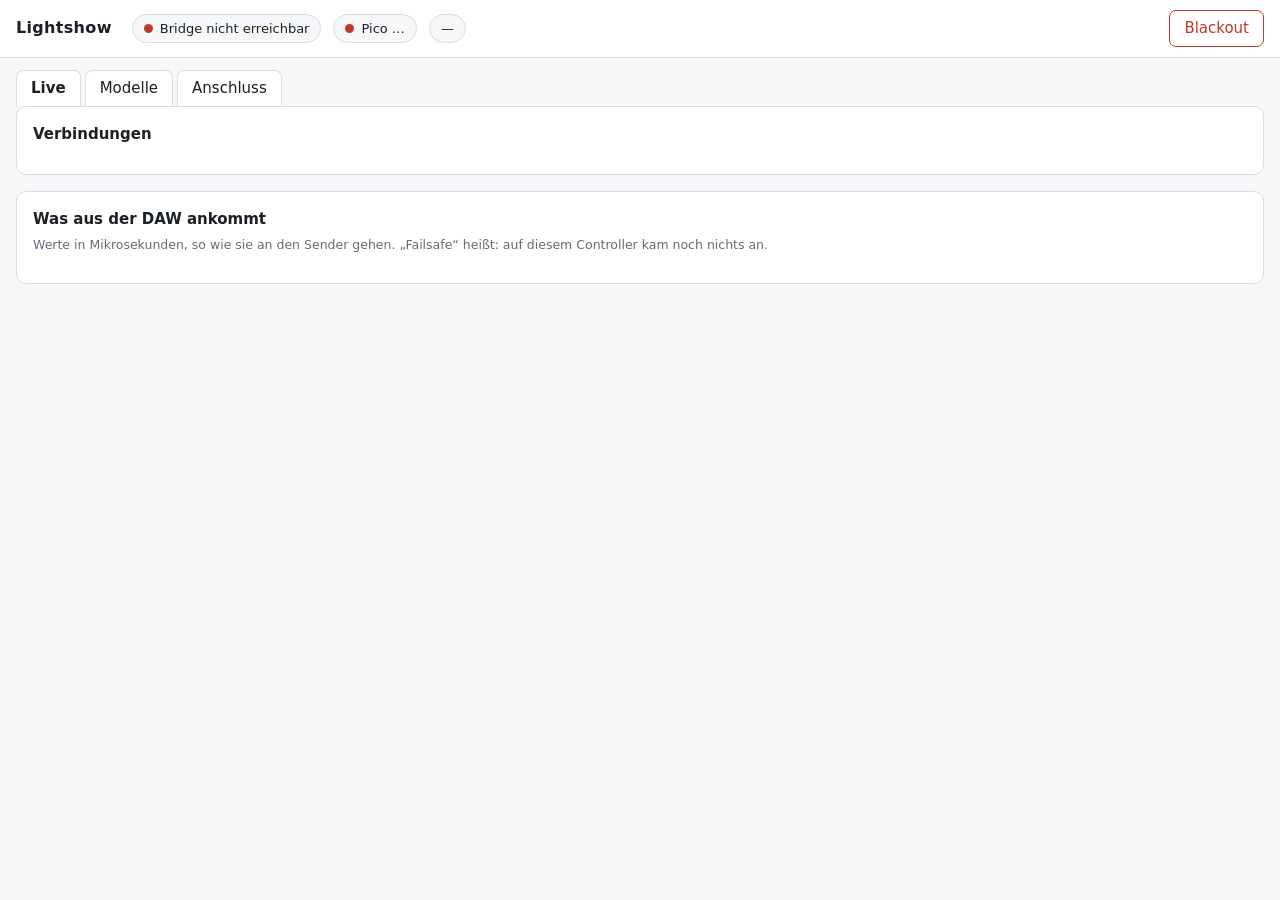
==== host/lightshow/web/index.html @ d9e6f78c "Web-UI fuer die Bridge Lokale Oberflaeche auf http://127.0.0.1:8765/, serviert von der Bridge selbst" ====
<!doctype html>
<html lang="de">
<head>
<meta charset="utf-8">
<meta name="viewport" content="width=device-width, initial-scale=1">
<title>Lightshow</title>
<style>
:root {
  --bg: #f6f7f9; --panel: #ffffff; --line: #d8dce3; --text: #1b1f27;
  --muted: #626b7a; --accent: #2f6fdb; --ok: #1f9254; --bad: #c0392b;
  --warn: #b8860b; --bar: #2f6fdb; --barbg: #e6e9ef;
}
@media (prefers-color-scheme: dark) {
  :root {
    --bg: #14171c; --panel: #1c2027; --line: #2e343e; --text: #e6e9ef;
    --muted: #9aa4b3; --accent: #5b9bff; --ok: #3ecf8e; --bad: #ff6b6b;
    --warn: #e0b34a; --bar: #5b9bff; --barbg: #262c35;
  }
}
* { box-sizing: border-box; }
body {
  margin: 0; background: var(--bg); color: var(--text);
  font: 15px/1.5 system-ui, -apple-system, "Segoe UI", sans-serif;
}
header {
  position: sticky; top: 0; z-index: 5; background: var(--panel);
  border-bottom: 1px solid var(--line); padding: 10px 16px;
  display: flex; gap: 12px; align-items: center; flex-wrap: wrap;
}
h1 { font-size: 16px; margin: 0 8px 0 0; letter-spacing: .02em; }
.pill {
  display: inline-flex; align-items: center; gap: 7px; padding: 4px 11px;
  border: 1px solid var(--line); border-radius: 999px; font-size: 13px;
  background: var(--bg); white-space: nowrap;
}
.dot { width: 9px; height: 9px; border-radius: 50%; background: var(--muted); flex: none; }
.dot.ok { background: var(--ok); }
.dot.bad { background: var(--bad); }
.dot.warn { background: var(--warn); }
.spacer { flex: 1; }
button {
  font: inherit; padding: 6px 14px; border-radius: 7px; cursor: pointer;
  border: 1px solid var(--line); background: var(--panel); color: var(--text);
}
button:hover:not(:disabled) { border-color: var(--accent); }
button:disabled { opacity: .45; cursor: not-allowed; }
button.primary { background: var(--accent); border-color: var(--accent); color: #fff; }
button.danger { border-color: var(--bad); color: var(--bad); }
button.danger.active { background: var(--bad); color: #fff; }
nav { display: flex; gap: 4px; padding: 12px 16px 0; flex-wrap: wrap; }
nav button.tab { border-radius: 7px 7px 0 0; border-bottom-color: transparent; }
nav button.tab[aria-selected="true"] { background: var(--panel); border-color: var(--line); border-bottom-color: var(--panel); font-weight: 600; }
main { padding: 0 16px 48px; }
section.panel {
  background: var(--panel); border: 1px solid var(--line); border-radius: 10px;
  padding: 16px; margin-bottom: 16px;
}
h2 { font-size: 15px; margin: 0 0 12px; }
h3 { font-size: 14px; margin: 18px 0 8px; color: var(--muted); font-weight: 600; }
.muted { color: var(--muted); }
.small { font-size: 13px; }
table { border-collapse: collapse; width: 100%; font-size: 13px; }
.scroll { overflow-x: auto; }
th, td { text-align: left; padding: 6px 8px; border-bottom: 1px solid var(--line); vertical-align: middle; }
th { color: var(--muted); font-weight: 600; white-space: nowrap; }
td.num, th.num { text-align: right; font-variant-numeric: tabular-nums; }
input, select {
  font: inherit; font-size: 13px; padding: 4px 7px; border-radius: 6px;
  border: 1px solid var(--line); background: var(--bg); color: var(--text);
  max-width: 100%;
}
input[type=number] { width: 84px; }
input[type=text] { width: 150px; }
input[type=checkbox] { width: 16px; height: 16px; }
.bar { height: 9px; background: var(--barbg); border-radius: 5px; overflow: hidden; min-width: 90px; }
.bar > i { display: block; height: 100%; background: var(--bar); }
pre {
  background: var(--bg); border: 1px solid var(--line); border-radius: 8px;
  padding: 12px; overflow-x: auto; font-size: 12.5px; line-height: 1.45; margin: 0;
}
.banner { padding: 10px 12px; border-radius: 8px; margin-bottom: 14px; font-size: 13.5px; }
.banner.lock { background: color-mix(in srgb, var(--warn) 14%, transparent); border: 1px solid var(--warn); }
.banner.err { background: color-mix(in srgb, var(--bad) 14%, transparent); border: 1px solid var(--bad); }
.banner.ok { background: color-mix(in srgb, var(--ok) 14%, transparent); border: 1px solid var(--ok); }
.row { display: flex; gap: 10px; align-items: center; flex-wrap: wrap; }
.hidden { display: none !important; }
.tagline { font-size: 12.5px; color: var(--muted); margin: -6px 0 12px; }
</style>
</head>
<body>

<header>
  <h1>Lightshow</h1>
  <span class="pill"><i class="dot" id="dot-midi"></i><span id="txt-midi">DAW …</span></span>
  <span class="pill"><i class="dot" id="dot-pico"></i><span id="txt-pico">Pico …</span></span>
  <span class="pill"><span id="txt-rate">—</span></span>
  <span class="spacer"></span>
  <button id="btn-blackout" class="danger">Blackout</button>
</header>

<nav>
  <button class="tab" data-tab="live" aria-selected="true">Live</button>
  <button class="tab" data-tab="models" aria-selected="false">Modelle</button>
  <button class="tab" data-tab="wiring" aria-selected="false">Anschluss</button>
</nav>

<main>
  <!-- ------------------------------------------------------------- Live -->
  <div id="tab-live">
    <section class="panel">
      <h2>Verbindungen</h2>
      <div class="scroll"><table>
        <tbody id="conn-table"></tbody>
      </table></div>
    </section>
    <section class="panel">
      <h2>Was aus der DAW ankommt</h2>
      <p class="tagline">Werte in Mikrosekunden, so wie sie an den Sender gehen.
        „Failsafe“ heißt: auf diesem Controller kam noch nichts an.</p>
      <div id="live-models"></div>
    </section>
  </div>

  <!-- ----------------------------------------------------------- Modelle -->
  <div id="tab-models" class="hidden">
    <div id="lock-banner" class="banner lock hidden"></div>
    <div id="save-banner" class="banner hidden"></div>
    <div id="models-editor"></div>
    <section class="panel">
      <div class="row">
        <button id="btn-save" class="primary">Speichern</button>
        <button id="btn-reload">Verwerfen und neu laden</button>
        <span class="muted small" id="config-path"></span>
      </div>
    </section>
  </div>

  <!-- ---------------------------------------------------------- Anschluss -->
  <div id="tab-wiring" class="hidden">
    <section class="panel">
      <div class="row">
        <label for="wiring-model">Modell</label>
        <select id="wiring-model"></select>
        <span class="spacer"></span>
        <button id="btn-write" class="primary">config.h schreiben</button>
      </div>
      <div id="write-banner" class="banner hidden" style="margin-top:12px"></div>
    </section>
    <div id="wiring-out"></div>
  </div>
</main>

<script>
const $ = (id) => document.getElementById(id);
let CONFIG = null;      // working copy, edited in the Modelle tab
let LOCKED = false;
let LAST_STATE = null;

/* ------------------------------------------------------------------ tabs */
document.querySelectorAll('nav .tab').forEach(btn => {
  btn.onclick = () => {
    document.querySelectorAll('nav .tab').forEach(b =>
      b.setAttribute('aria-selected', String(b === btn)));
    ['live', 'models', 'wiring'].forEach(name =>
      $('tab-' + name).classList.toggle('hidden', name !== btn.dataset.tab));
    if (btn.dataset.tab === 'wiring') loadWiring();
  };
});

/* ----------------------------------------------------------- live status */
function renderStatus(s) {
  LAST_STATE = s;
  const midi = s.midi;
  const connected = midi.connections.length > 0;
  $('dot-midi').className = 'dot ' + (midi.receiving ? 'ok' : (connected ? 'warn' : 'bad'));
  $('txt-midi').textContent = midi.receiving
    ? `DAW sendet · ${midi.rate.toFixed(0)}/s`
    : (connected ? 'DAW verbunden, sendet nicht' : 'DAW nicht verbunden');

  const pico = s.pico;
  $('dot-pico').className = 'dot ' + (pico.dry_run ? 'warn' : (pico.connected ? 'ok' : 'bad'));
  $('txt-pico').textContent = pico.dry_run ? 'Pico: dry-run'
    : (pico.connected ? `Pico verbunden · ${pico.frames} Frames` : 'Pico getrennt');

  $('txt-rate').textContent = `${s.rate_hz} Hz`;
  $('btn-blackout').classList.toggle('active', s.blackout);
  $('btn-blackout').textContent = s.blackout ? 'Blackout aktiv' : 'Blackout';

  const rows = [];
  rows.push(['MIDI-Port', `<code>${esc(midi.port)}</code>`,
    connected ? midi.connections.map(esc).join('<br>')
              : '<span class="muted">niemand verbunden — in Ardour den Track-Ausgang auf diesen Port legen</span>']);
  rows.push(['MIDI-Nachrichten', midi.messages,
    midi.receiving ? `${midi.rate.toFixed(1)} pro Sekunde` : '<span class="muted">still</span>']);
  rows.push(['Pico', `<code>${esc(pico.device)}</code>`,
    pico.dry_run ? 'dry-run, kein Gerät geöffnet'
      : (pico.connected ? `${pico.frames} Frames gesendet`
        : `<span class="muted">${esc(pico.error || 'nicht verbunden')}</span>`)]);
  if (pico.status.length) {
    rows.push(['Firmware', '', '<pre style="margin:0">' + pico.status.map(esc).join('\n') + '</pre>']);
  }
  $('conn-table').innerHTML = rows.map(r =>
    `<tr><th style="width:150px">${r[0]}</th><td style="width:180px">${r[1]}</td><td>${r[2]}</td></tr>`).join('');

  $('live-models').innerHTML = s.models.map(m => `
    <h3>${esc(m.name)} · MIDI-Kanal ${m.midi_channel} → TX${m.tx_port}${m.zones > 1 ? ` · ${m.zones} Zonen` : ''}</h3>
    <div class="scroll"><table>
      <thead><tr><th>Kanal</th><th>Rolle</th><th>CC</th><th class="num">µs</th>
        <th style="width:40%">Pegel</th><th>Wert</th></tr></thead>
      <tbody>${m.channels.map(c => `
        <tr>
          <td class="num">${c.channel}</td>
          <td>${esc(c.role)}</td>
          <td>${c.cc}${c.cc_lsb !== null ? ' + ' + c.cc_lsb : ''}</td>
          <td class="num">${c.us}</td>
          <td><div class="bar"><i style="width:${(c.fraction * 100).toFixed(1)}%"></i></div></td>
          <td>${c.live ? esc(c.decoded) : '<span class="muted">Failsafe</span>'}</td>
        </tr>`).join('')}</tbody>
    </table></div>`).join('');

  if (LOCKED !== s.locked) { LOCKED = s.locked; applyLock(); }
}

function applyLock() {
  const banner = $('lock-banner');
  banner.classList.toggle('hidden', !LOCKED);
  banner.textContent = 'Es läuft eine Show — es kommt gerade MIDI herein. '
    + 'Die Bearbeitung ist gesperrt, damit sich die Zuordnung nicht mitten in '
    + 'der Show ändert. Wiedergabe in der DAW stoppen zum Bearbeiten.';
  $('models-editor').querySelectorAll('input, select, button').forEach(e => e.disabled = LOCKED);
  $('btn-save').disabled = LOCKED;
}

/* ---------------------------------------------------------------- editor */
async function loadConfig() {
  const r = await fetch('/api/config').then(r => r.json());
  CONFIG = r.config;
  $('config-path').textContent = r.path;
  renderEditor();
}

const SOURCES = [['pixel', 'folgt Pixel'], ['brightness', 'Master-Dimmer'],
                 ['cue', 'ab Cue'], ['channel', 'eigener RC-Kanal']];

function renderEditor() {
  $('models-editor').innerHTML = CONFIG.models.map((m, mi) => {
    const plane = m.plane;
    if (!plane) {
      return `<section class="panel"><h2>${esc(m.name)}</h2>
        <p class="muted small">Noch keine Bordkonfiguration.</p>
        <button onclick="addPlane(${mi})">Bordkonfiguration anlegen</button></section>`;
    }
    const zones = Math.max(1, Math.floor(m.channels.length / 4));
    return `<section class="panel">
      <h2>${esc(m.name)}</h2>
      <p class="tagline">MIDI-Kanal ${m.midi_channel} → TX${m.tx_port}, Senderkanäle
        ${m.tx_offset + 1}–${m.tx_offset + m.channels.length} · ${zones} Zone(n)
        · Helligkeitsdeckel ${plane.max_brightness}</p>

      <h3>LED-Strips (${plane.strips.length}/8)</h3>
      <div class="scroll"><table>
        <thead><tr><th>Name</th><th>GPIO</th><th class="num">Pixel</th><th>Zone</th>
          <th class="num">Offset</th><th>rückwärts</th><th></th></tr></thead>
        <tbody>${plane.strips.map((s, si) => `
          <tr>
            <td><input type="text" value="${esc(s.name)}" oninput="upd(${mi},'strips',${si},'name',this.value)"></td>
            <td><input type="number" value="${s.pin}" min="0" max="28" oninput="upd(${mi},'strips',${si},'pin',+this.value)"></td>
            <td><input type="number" value="${s.count}" min="1" max="256" oninput="upd(${mi},'strips',${si},'count',+this.value)"></td>
            <td>${zoneSelect(zones, s.zone, `upd(${mi},'strips',${si},'zone',+this.value)`)}</td>
            <td><input type="number" value="${s.offset}" min="0" max="255" oninput="upd(${mi},'strips',${si},'offset',+this.value)"></td>
            <td><input type="checkbox" ${s.reverse ? 'checked' : ''} onchange="upd(${mi},'strips',${si},'reverse',this.checked)"></td>
            <td><button onclick="del(${mi},'strips',${si})">−</button></td>
          </tr>`).join('')}</tbody>
      </table></div>
      <div class="row" style="margin-top:8px">
        <button onclick="addStrip(${mi})">Strip hinzufügen</button>
        <span class="muted small">Gleicher Offset spiegelt zwei Strips, fortlaufende
          Offsets ergeben eine lange Kette für Lauflichter.</span>
      </div>

      <h3>Relais (${plane.relays.length}/8)</h3>
      <div class="scroll"><table>
        <thead><tr><th>Name</th><th>GPIO</th><th>Zone</th><th>Quelle</th>
          <th class="num">Arg</th><th class="num">Schwelle</th><th>active&nbsp;low</th>
          <th class="num">min&nbsp;an</th><th class="num">min&nbsp;aus</th><th></th></tr></thead>
        <tbody>${plane.relays.map((r, ri) => `
          <tr>
            <td><input type="text" value="${esc(r.name)}" oninput="upd(${mi},'relays',${ri},'name',this.value)"></td>
            <td><input type="number" value="${r.pin}" min="0" max="28" oninput="upd(${mi},'relays',${ri},'pin',+this.value)"></td>
            <td>${zoneSelect(zones, r.zone, `upd(${mi},'relays',${ri},'zone',+this.value)`)}</td>
            <td><select onchange="upd(${mi},'relays',${ri},'source',this.value)">
              ${SOURCES.map(([v, l]) => `<option value="${v}" ${r.source === v ? 'selected' : ''}>${l}</option>`).join('')}
            </select></td>
            <td><input type="number" value="${r.arg}" min="0" max="255" oninput="upd(${mi},'relays',${ri},'arg',+this.value)"></td>
            <td><input type="number" value="${r.threshold}" min="0" max="255" oninput="upd(${mi},'relays',${ri},'threshold',+this.value)"></td>
            <td><input type="checkbox" ${r.active_low ? 'checked' : ''} onchange="upd(${mi},'relays',${ri},'active_low',this.checked)"></td>
            <td><input type="number" value="${r.min_on_ms}" min="0" max="5000" oninput="upd(${mi},'relays',${ri},'min_on_ms',+this.value)"></td>
            <td><input type="number" value="${r.min_off_ms}" min="0" max="5000" oninput="upd(${mi},'relays',${ri},'min_off_ms',+this.value)"></td>
            <td><button onclick="del(${mi},'relays',${ri})">−</button></td>
          </tr>`).join('')}</tbody>
      </table></div>
      <div class="row" style="margin-top:8px">
        <button onclick="addRelay(${mi})">Relais hinzufügen</button>
        <span class="muted small">min an/aus auf 0 für MOSFETs, ~200 ms für
          mechanische Relais. „active low“ für die üblichen Relaismodule.</span>
      </div>

      <h3>Positionslichter (${plane.nav_lights.length})</h3>
      <div class="scroll"><table>
        <thead><tr><th>Strip</th><th class="num">Pixel</th><th>Farbe</th><th></th></tr></thead>
        <tbody>${plane.nav_lights.map((n, ni) => `
          <tr>
            <td><select onchange="upd(${mi},'nav_lights',${ni},'strip',+this.value)">
              ${plane.strips.map((s, si) => `<option value="${si}" ${n.strip === si ? 'selected' : ''}>${esc(s.name)}</option>`).join('')}
            </select></td>
            <td><input type="number" value="${n.index}" min="0" max="255" oninput="upd(${mi},'nav_lights',${ni},'index',+this.value)"></td>
            <td><input type="color" value="${rgbHex(n.color)}" onchange="setColor(${mi},${ni},this.value)"></td>
            <td><button onclick="del(${mi},'nav_lights',${ni})">−</button></td>
          </tr>`).join('')}</tbody>
      </table></div>
      <div class="row" style="margin-top:8px">
        <button onclick="addNav(${mi})" ${plane.strips.length ? '' : 'disabled'}>Positionslicht hinzufügen</button>
        <span class="muted small">Liegen über jedem Effekt und lassen sich nicht abschalten.</span>
      </div>
    </section>`;
  }).join('');
  applyLock();
}

const zoneSelect = (zones, value, handler) =>
  `<select onchange="${handler}">${Array.from({length: zones}, (_, z) =>
    `<option value="${z}" ${value === z ? 'selected' : ''}>${z}</option>`).join('')}</select>`;

const rgbHex = (c) => '#' + c.map(v => v.toString(16).padStart(2, '0')).join('');

function upd(mi, list, index, key, value) { CONFIG.models[mi].plane[list][index][key] = value; }
function setColor(mi, ni, hex) {
  CONFIG.models[mi].plane.nav_lights[ni].color =
    [1, 3, 5].map(i => parseInt(hex.substr(i, 2), 16));
}
function del(mi, list, index) { CONFIG.models[mi].plane[list].splice(index, 1); renderEditor(); }
function addPlane(mi) {
  CONFIG.models[mi].plane = {board: 'pico', sbus_pin: 5, pwm_pins: [10, 11, 12, 13],
    max_brightness: 200, render_hz: 200, strips: [], relays: [], nav_lights: []};
  renderEditor();
}
function freePin(plane) {
  const used = new Set([0, 1, plane.sbus_pin, ...plane.pwm_pins,
    ...plane.strips.map(s => s.pin), ...plane.relays.map(r => r.pin)]);
  for (const pin of [2,3,4,6,7,8,9,14,15,16,17,18,19,20,21,22,26,27,28])
    if (!used.has(pin)) return pin;
  return 2;
}
function addStrip(mi) {
  const plane = CONFIG.models[mi].plane;
  plane.strips.push({name: 'strip' + plane.strips.length, pin: freePin(plane),
    count: 30, zone: 0, offset: 0, reverse: false});
  renderEditor();
}
function addRelay(mi) {
  const plane = CONFIG.models[mi].plane;
  plane.relays.push({name: 'relais' + plane.relays.length, pin: freePin(plane), zone: 0,
    source: 'cue', arg: 1, threshold: 64, active_low: true, min_on_ms: 200, min_off_ms: 200});
  renderEditor();
}
function addNav(mi) {
  CONFIG.models[mi].plane.nav_lights.push({strip: 0, index: 0, color: [255, 255, 255]});
  renderEditor();
}

$('btn-save').onclick = async () => {
  const banner = $('save-banner');
  const r = await fetch('/api/config', {method: 'POST',
    headers: {'Content-Type': 'application/json'},
    body: JSON.stringify({config: CONFIG})}).then(r => r.json());
  banner.className = 'banner ' + (r.ok ? 'ok' : 'err');
  banner.textContent = r.ok ? r.note : r.error;
  banner.classList.remove('hidden');
  if (r.ok) loadConfig();
};
$('btn-reload').onclick = () => { $('save-banner').classList.add('hidden'); loadConfig(); };

/* ------------------------------------------------------------- Anschluss */
async function loadWiring() {
  const select = $('wiring-model');
  if (!select.options.length && LAST_STATE) {
    select.innerHTML = LAST_STATE.models.map(m =>
      `<option value="${esc(m.name)}">${esc(m.name)}</option>`).join('');
  }
  const name = select.value;
  if (!name) return;
  const r = await fetch('/api/plane/' + encodeURIComponent(name)).then(r => r.json());
  const out = $('wiring-out');
  if (!r.ok) {
    out.innerHTML = `<section class="panel"><div class="banner err">${esc(r.error)}</div></section>`;
    return;
  }
  out.innerHTML = `
    <section class="panel">
      <h2>Wo was angeschlossen wird</h2>
      <p class="tagline">Pico im Modell. „Pin“ ist der physische Pin auf der Platine,
        von oben links gezählt.</p>
      <div class="scroll"><table>
        <thead><tr><th>GPIO</th><th>Pin</th><th>Funktion</th><th>Angeschlossen</th><th>Hinweis</th></tr></thead>
        <tbody>${r.wiring.map(w => `<tr>
          <td class="num">${w.gpio >= 0 ? 'GP' + w.gpio : '—'}</td>
          <td>${esc(w.physical)}</td>
          <td>${esc(w.role)}</td>
          <td>${esc(w.detail)}</td>
          <td class="muted">${esc(w.note)}</td>
        </tr>`).join('')}</tbody>
      </table></div>
      <p class="small muted" style="margin-top:12px">
        ${r.power.pixels} Pixel · Spitzenstrom bei Weiß ca. <b>${r.power.worst_a} A</b>,
        typisch ca. ${r.power.typical_a} A. Eigenes UBEC verwenden, nicht das Empfänger-BEC.
        Geschaltete Relais-Lasten kommen obendrauf.
      </p>
    </section>
    <section class="panel">
      <h2>Bauen und flashen</h2>
      <p class="tagline">Schreibt <code>${esc(r.target)}</code> und baut damit die Bordfirmware.</p>
      <pre>${esc(r.build)}</pre>
    </section>
    <section class="panel">
      <h2>Generierte config.h</h2>
      <pre>${esc(r.header)}</pre>
    </section>`;
}
$('wiring-model').onchange = loadWiring;
$('btn-write').onclick = async () => {
  const banner = $('write-banner');
  const r = await fetch('/api/plane/' + encodeURIComponent($('wiring-model').value),
    {method: 'POST'}).then(r => r.json());
  banner.className = 'banner ' + (r.ok ? 'ok' : 'err');
  banner.textContent = r.ok ? 'Geschrieben: ' + r.path : r.error;
  banner.classList.remove('hidden');
};

/* ---------------------------------------------------------------- common */
$('btn-blackout').onclick = () => fetch('/api/blackout', {method: 'POST',
  headers: {'Content-Type': 'application/json'},
  body: JSON.stringify({on: !(LAST_STATE && LAST_STATE.blackout)})});

function esc(s) {
  return String(s).replace(/[&<>"']/g, c =>
    ({'&': '&amp;', '<': '&lt;', '>': '&gt;', '"': '&quot;', "'": '&#39;'}[c]));
}

const events = new EventSource('/api/events');
events.onmessage = (e) => renderStatus(JSON.parse(e.data));
events.onerror = () => {
  $('dot-midi').className = $('dot-pico').className = 'dot bad';
  $('txt-midi').textContent = 'Bridge nicht erreichbar';
};
loadConfig();
</script>
</body>
</html>
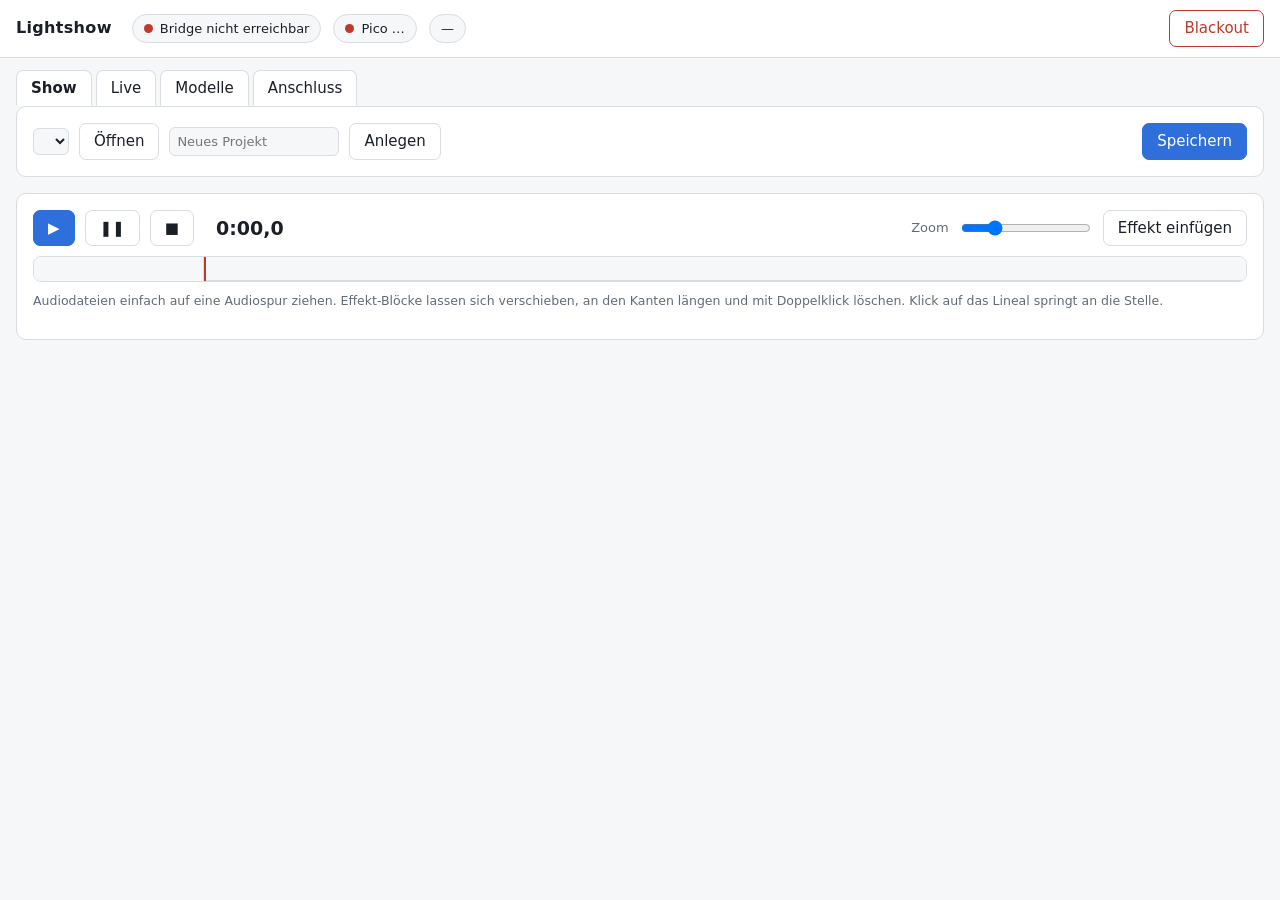
==== commit 418a2ee4: "Show-Editor: eigener Sequencer statt Ardour Die Show entsteht jetzt im Browser: oben Audiospuren, da" ====
--- a/host/lightshow/web/index.html
+++ b/host/lightshow/web/index.html
@@ -85,6 +85,56 @@
 .row { display: flex; gap: 10px; align-items: center; flex-wrap: wrap; }
 .hidden { display: none !important; }
 .tagline { font-size: 12.5px; color: var(--muted); margin: -6px 0 12px; }
+
+/* ------------------------------------------------------------- timeline */
+.clock {
+  font-variant-numeric: tabular-nums; font-size: 19px; font-weight: 600;
+  min-width: 92px; text-align: center;
+}
+.timeline { display: flex; border: 1px solid var(--line); border-radius: 8px; overflow: hidden; }
+.tl-heads { flex: none; width: 170px; border-right: 1px solid var(--line); background: var(--bg); }
+.tl-heads .head {
+  height: 56px; padding: 6px 9px; border-bottom: 1px solid var(--line);
+  font-size: 12.5px; display: flex; flex-direction: column; justify-content: center;
+  gap: 2px; overflow: hidden;
+}
+.tl-heads .head:first-child { height: 24px; border-bottom: 1px solid var(--line); }
+.tl-heads .head b { font-size: 13px; }
+.tl-scroll { flex: 1; overflow-x: auto; overflow-y: hidden; position: relative; }
+.tl-inner { position: relative; min-width: 100%; }
+.tl-ruler {
+  height: 24px; position: relative; border-bottom: 1px solid var(--line);
+  background: var(--bg); cursor: pointer; user-select: none;
+}
+.tl-ruler .tick { position: absolute; top: 0; bottom: 0; border-left: 1px solid var(--line); }
+.tl-ruler .tick span { position: absolute; left: 3px; top: 3px; font-size: 10.5px; color: var(--muted); }
+.lane { height: 56px; border-bottom: 1px solid var(--line); position: relative; }
+.lane.audio { background: color-mix(in srgb, var(--accent) 5%, transparent); }
+.lane.drop { background: color-mix(in srgb, var(--accent) 18%, transparent); }
+.clip, .block {
+  position: absolute; top: 4px; bottom: 4px; border-radius: 6px;
+  overflow: hidden; cursor: grab; border: 1px solid rgba(0,0,0,.25);
+  font-size: 11.5px; user-select: none;
+}
+.clip { background: color-mix(in srgb, var(--accent) 30%, var(--panel)); }
+.clip .label, .block .label {
+  position: absolute; left: 6px; top: 3px; right: 6px; white-space: nowrap;
+  overflow: hidden; text-overflow: ellipsis; pointer-events: none;
+  text-shadow: 0 1px 2px rgba(0,0,0,.45); color: #fff;
+}
+.clip svg { width: 100%; height: 100%; display: block; opacity: .75; }
+.block.selected { outline: 2px solid var(--text); outline-offset: -2px; }
+.grip { position: absolute; top: 0; bottom: 0; width: 7px; cursor: ew-resize; }
+.grip.left { left: 0; } .grip.right { right: 0; }
+.fade { position: absolute; top: 0; bottom: 0; pointer-events: none;
+        background: linear-gradient(to right, rgba(0,0,0,.55), rgba(0,0,0,0)); }
+.fade.out { background: linear-gradient(to left, rgba(0,0,0,.55), rgba(0,0,0,0)); }
+.playhead {
+  position: absolute; top: 0; bottom: 0; width: 2px; background: var(--bad);
+  pointer-events: none; z-index: 3;
+}
+.field { display: inline-flex; flex-direction: column; gap: 3px; margin: 0 12px 10px 0; }
+.field label { font-size: 11.5px; color: var(--muted); }
 </style>
 </head>
 <body>
@@ -99,14 +149,65 @@
 </header>
 
 <nav>
-  <button class="tab" data-tab="live" aria-selected="true">Live</button>
+  <button class="tab" data-tab="show" aria-selected="true">Show</button>
+  <button class="tab" data-tab="live" aria-selected="false">Live</button>
   <button class="tab" data-tab="models" aria-selected="false">Modelle</button>
   <button class="tab" data-tab="wiring" aria-selected="false">Anschluss</button>
 </nav>
 
 <main>
+  <!-- ------------------------------------------------------------- Show -->
+  <div id="tab-show">
+    <section class="panel">
+      <div class="row">
+        <select id="project-select" title="Projekt öffnen"></select>
+        <button id="btn-project-open">Öffnen</button>
+        <input type="text" id="project-name" placeholder="Neues Projekt" style="width:170px">
+        <button id="btn-project-new">Anlegen</button>
+        <span class="spacer"></span>
+        <button id="btn-project-save" class="primary">Speichern</button>
+      </div>
+      <div id="project-banner" class="banner hidden" style="margin-top:12px"></div>
+    </section>
+
+    <section class="panel" id="editor-panel">
+      <div class="row" style="margin-bottom:10px">
+        <button id="btn-play" class="primary" title="Leertaste">▶︎</button>
+        <button id="btn-pause" title="Leertaste">❚❚</button>
+        <button id="btn-stop">■</button>
+        <span class="clock" id="clock">0:00,0</span>
+        <span class="muted small" id="transport-note"></span>
+        <span class="spacer"></span>
+        <label class="small muted" for="zoom">Zoom</label>
+        <input type="range" id="zoom" min="4" max="200" value="40" style="width:130px">
+        <button id="btn-add-block">Effekt einfügen</button>
+      </div>
+
+      <div id="timeline" class="timeline">
+        <div class="tl-heads" id="tl-heads"></div>
+        <div class="tl-scroll" id="tl-scroll">
+          <div class="tl-inner" id="tl-inner">
+            <div class="tl-ruler" id="tl-ruler"></div>
+            <div id="tl-lanes"></div>
+            <div class="playhead" id="playhead"></div>
+          </div>
+        </div>
+      </div>
+      <p class="tagline" style="margin-top:10px">
+        Audiodateien einfach auf eine Audiospur ziehen. Effekt-Blöcke lassen sich
+        verschieben, an den Kanten längen und mit Doppelklick löschen.
+        Klick auf das Lineal springt an die Stelle.
+      </p>
+    </section>
+
+    <section class="panel hidden" id="inspector">
+      <h2 id="insp-title">Block</h2>
+      <div id="insp-body"></div>
+    </section>
+  </div>
+
   <!-- ------------------------------------------------------------- Live -->
-  <div id="tab-live">
+  <div id="tab-live" class="hidden">
     <section class="panel">
       <h2>Verbindungen</h2>
       <div class="scroll"><table>
@@ -146,6 +247,21 @@
       </div>
       <div id="write-banner" class="banner hidden" style="margin-top:12px"></div>
     </section>
+
+    <section class="panel">
+      <h2>Firmware bauen und aufspielen</h2>
+      <div id="toolchain" class="banner hidden"></div>
+      <div class="row">
+        <button id="btn-build-plane">Bordfirmware bauen</button>
+        <button id="btn-flash-plane" class="primary">Bordfirmware aufspielen</button>
+        <span style="width:18px"></span>
+        <button id="btn-build-ground">Bodenstation bauen</button>
+        <button id="btn-flash-ground">Bodenstation aufspielen</button>
+      </div>
+      <p class="tagline" style="margin-top:10px" id="bootsel-hint"></p>
+      <pre id="job-log" class="hidden"></pre>
+    </section>
+
     <div id="wiring-out"></div>
   </div>
 </main>
@@ -161,11 +277,405 @@
   btn.onclick = () => {
     document.querySelectorAll('nav .tab').forEach(b =>
       b.setAttribute('aria-selected', String(b === btn)));
-    ['live', 'models', 'wiring'].forEach(name =>
+    ['show', 'live', 'models', 'wiring'].forEach(name =>
       $('tab-' + name).classList.toggle('hidden', name !== btn.dataset.tab));
-    if (btn.dataset.tab === 'wiring') loadWiring();
+    if (btn.dataset.tab === 'wiring') { loadWiring(); refreshToolchain(); }
+    if (btn.dataset.tab === 'show') drawTimeline();
   };
 });
+
+/* ================================================================= Editor */
+let PROJ = null;         // the project data being edited
+let PEAKS = [];          // waveform peaks per clip, from the server
+let CUES = [];           // effect names
+let SEL = null;          // {kind:'block'|'clip', track, index}
+let PPS = 40;            // pixels per second
+let DIRTY = false;
+let SEEK_HINT = null;    // position shown while dragging, before the server answers
+
+const fmtTime = (s) => {
+  s = Math.max(0, s || 0);
+  const m = Math.floor(s / 60), rest = s - m * 60;
+  return `${m}:${rest.toFixed(1).padStart(4, '0').replace('.', ',')}`;
+};
+const duration = () => {
+  let end = 30;
+  if (!PROJ) return end;
+  for (const t of PROJ.audio_tracks || [])
+    for (const c of t.clips || []) end = Math.max(end, c.start_s + c.duration_s);
+  for (const t of PROJ.light_tracks || [])
+    for (const b of t.blocks || []) end = Math.max(end, b.start_s + b.duration_s);
+  return end + 10;
+};
+const blockColour = (b) => {
+  const hue = Math.round((b.hue / 255) * 360);
+  const light = 22 + Math.round((b.brightness / 255) * 34);
+  return b.cue === 0 ? 'var(--barbg)' : `hsl(${hue} 70% ${light}%)`;
+};
+const cueName = (n) => CUES[n] || `Effekt ${n}`;
+
+function markDirty() {
+  DIRTY = true;
+  const banner = $('project-banner');
+  banner.className = 'banner lock';
+  banner.textContent = 'Ungespeicherte Änderungen.';
+  banner.classList.remove('hidden');
+}
+
+/* ----------------------------------------------------------- projects */
+async function loadProjects() {
+  const r = await fetch('/api/projects').then(r => r.json());
+  $('project-select').innerHTML = r.projects.map(p =>
+    `<option value="${esc(p.dir)}">${esc(p.name)}</option>`).join('')
+    || '<option value="">— keine Projekte —</option>';
+}
+
+function applyProject(payload) {
+  if (!payload) { PROJ = null; $('editor-panel').classList.add('hidden'); return; }
+  PROJ = payload.data;
+  PEAKS = payload.peaks || [];
+  CUES = payload.cue_names || [];
+  DIRTY = false;
+  SEL = null;
+  $('editor-panel').classList.remove('hidden');
+  $('project-name').value = '';
+
+  const notes = [...(payload.warnings || []), ...(payload.audio_messages || [])];
+  const banner = $('project-banner');
+  if (notes.length) {
+    banner.className = 'banner err';
+    banner.innerHTML = notes.map(esc).join('<br>');
+    banner.classList.remove('hidden');
+  } else banner.classList.add('hidden');
+
+  drawTimeline();
+  renderInspector();
+}
+
+async function loadProject() {
+  const r = await fetch('/api/project').then(r => r.json());
+  applyProject(r.project);
+}
+
+$('btn-project-open').onclick = async () => {
+  const dir = $('project-select').value;
+  if (!dir) return;
+  const r = await fetch('/api/project/open', {method: 'POST',
+    headers: {'Content-Type': 'application/json'},
+    body: JSON.stringify({dir})}).then(r => r.json());
+  if (r.ok) applyProject(r.project); else showError(r.error);
+};
+
+$('btn-project-new').onclick = async () => {
+  const name = $('project-name').value.trim();
+  if (!name) return showError('Bitte einen Namen eingeben.');
+  const r = await fetch('/api/project/new', {method: 'POST',
+    headers: {'Content-Type': 'application/json'},
+    body: JSON.stringify({name})}).then(r => r.json());
+  if (r.ok) { await loadProjects(); applyProject(r.project); } else showError(r.error);
+};
+
+$('btn-project-save').onclick = async () => {
+  if (!PROJ) return;
+  const r = await fetch('/api/project', {method: 'POST',
+    headers: {'Content-Type': 'application/json'},
+    body: JSON.stringify({project: PROJ})}).then(r => r.json());
+  if (!r.ok) return showError(r.error);
+  applyProject(r.project);
+  const banner = $('project-banner');
+  banner.className = 'banner ok';
+  banner.textContent = 'Gespeichert.';
+  banner.classList.remove('hidden');
+};
+
+function showError(text) {
+  const banner = $('project-banner');
+  banner.className = 'banner err';
+  banner.textContent = text;
+  banner.classList.remove('hidden');
+}
+
+/* ----------------------------------------------------------- rendering */
+function drawTimeline() {
+  if (!PROJ) return;
+  PPS = +$('zoom').value;
+  const total = duration();
+  const width = Math.max(600, total * PPS);
+  $('tl-inner').style.width = width + 'px';
+
+  // ruler
+  const step = PPS >= 80 ? 1 : PPS >= 30 ? 5 : PPS >= 12 ? 15 : 30;
+  let ticks = '';
+  for (let t = 0; t <= total; t += step)
+    ticks += `<div class="tick" style="left:${t * PPS}px"><span>${fmtTime(t)}</span></div>`;
+  $('tl-ruler').innerHTML = ticks;
+
+  // heads and lanes
+  let heads = '<div class="head"></div>';
+  let lanes = '';
+  (PROJ.audio_tracks || []).forEach((track, ti) => {
+    heads += `<div class="head"><b>${esc(track.name)}</b>
+      <span class="muted">Audio${track.mute ? ' · stumm' : ''}</span></div>`;
+    lanes += `<div class="lane audio" data-audio="${ti}">
+      ${(track.clips || []).map((c, ci) => clipHtml(c, ti, ci)).join('')}</div>`;
+  });
+  (PROJ.light_tracks || []).forEach((track, ti) => {
+    heads += `<div class="head"><b>${esc(track.name || track.model)}</b>
+      <span class="muted">${esc(track.model)} · Zone ${track.zone + 1}</span></div>`;
+    lanes += `<div class="lane" data-light="${ti}">
+      ${(track.blocks || []).map((b, bi) => blockHtml(b, ti, bi)).join('')}</div>`;
+  });
+  $('tl-heads').innerHTML = heads;
+  $('tl-lanes').innerHTML = lanes;
+  wireLanes();
+}
+
+function clipHtml(clip, ti, ci) {
+  const info = PEAKS.find(p => p.track === ti && p.clip === ci);
+  const dur = clip.duration_s || (info ? info.duration_s : 0);
+  const width = Math.max(2, dur * PPS);
+  let wave = '';
+  if (info && info.peaks.length) {
+    const pts = info.peaks.map((v, i) =>
+      `${(i / (info.peaks.length - 1) * 100).toFixed(2)},${(50 - v * 48).toFixed(1)}`).join(' ');
+    const back = info.peaks.map((v, i) =>
+      `${((info.peaks.length - 1 - i) / (info.peaks.length - 1) * 100).toFixed(2)},${(50 + v * 48).toFixed(1)}`).join(' ');
+    wave = `<svg viewBox="0 0 100 100" preserveAspectRatio="none">
+      <polygon points="${pts} ${back}" fill="currentColor"/></svg>`;
+  }
+  const fades = fadeHtml(clip, width);
+  return `<div class="clip" data-kind="clip" data-track="${ti}" data-index="${ci}"
+     style="left:${clip.start_s * PPS}px;width:${width}px">
+     ${wave}<div class="label">${esc(clip.file.replace('audio/', ''))}</div>${fades}
+     <div class="grip left"></div><div class="grip right"></div></div>`;
+}
+
+function blockHtml(block, ti, bi) {
+  const width = Math.max(3, block.duration_s * PPS);
+  const selected = SEL && SEL.kind === 'block' && SEL.track === ti && SEL.index === bi;
+  return `<div class="block${selected ? ' selected' : ''}" data-kind="block"
+     data-track="${ti}" data-index="${bi}"
+     style="left:${block.start_s * PPS}px;width:${width}px;background:${blockColour(block)}">
+     <div class="label">${esc(block.label || cueName(block.cue))}</div>
+     ${fadeHtml(block, width)}
+     <div class="grip left"></div><div class="grip right"></div></div>`;
+}
+
+const fadeHtml = (item, width) =>
+  (item.fade_in_s > 0 ? `<div class="fade" style="left:0;width:${Math.min(width, item.fade_in_s * PPS)}px"></div>` : '')
+  + (item.fade_out_s > 0 ? `<div class="fade out" style="right:0;width:${Math.min(width, item.fade_out_s * PPS)}px"></div>` : '');
+
+/* -------------------------------------------------------- interaction */
+function wireLanes() {
+  $('tl-lanes').querySelectorAll('.clip, .block').forEach(el => {
+    el.onpointerdown = (e) => startDrag(e, el);
+    el.ondblclick = () => removeItem(el);
+    el.onclick = (e) => { e.stopPropagation(); select(el); };
+  });
+
+  // Dropping audio files onto an audio lane
+  $('tl-lanes').querySelectorAll('.lane.audio').forEach(lane => {
+    lane.ondragover = (e) => { e.preventDefault(); lane.classList.add('drop'); };
+    lane.ondragleave = () => lane.classList.remove('drop');
+    lane.ondrop = (e) => {
+      e.preventDefault();
+      lane.classList.remove('drop');
+      const at = Math.max(0, (e.offsetX || 0) / PPS);
+      for (const file of e.dataTransfer.files) uploadAudio(file, +lane.dataset.audio, at);
+    };
+  });
+}
+
+function itemOf(el) {
+  const ti = +el.dataset.track, index = +el.dataset.index;
+  return el.dataset.kind === 'clip'
+    ? PROJ.audio_tracks[ti].clips[index]
+    : PROJ.light_tracks[ti].blocks[index];
+}
+
+function select(el) {
+  SEL = {kind: el.dataset.kind, track: +el.dataset.track, index: +el.dataset.index};
+  drawTimeline();
+  renderInspector();
+}
+
+function removeItem(el) {
+  const ti = +el.dataset.track, index = +el.dataset.index;
+  if (el.dataset.kind === 'clip') PROJ.audio_tracks[ti].clips.splice(index, 1);
+  else PROJ.light_tracks[ti].blocks.splice(index, 1);
+  SEL = null;
+  markDirty(); drawTimeline(); renderInspector();
+}
+
+function startDrag(event, el) {
+  const mode = event.target.classList.contains('grip')
+    ? (event.target.classList.contains('left') ? 'left' : 'right') : 'move';
+  const item = itemOf(el);
+  const startX = event.clientX;
+  const original = {start: item.start_s, dur: item.duration_s};
+  el.setPointerCapture(event.pointerId);
+  event.preventDefault();
+
+  el.onpointermove = (move) => {
+    const delta = (move.clientX - startX) / PPS;
+    if (mode === 'move') {
+      item.start_s = Math.max(0, original.start + delta);
+    } else if (mode === 'left') {
+      const shift = Math.min(delta, original.dur - 0.1);
+      item.start_s = Math.max(0, original.start + shift);
+      item.duration_s = original.dur - (item.start_s - original.start);
+    } else {
+      item.duration_s = Math.max(0.1, original.dur + delta);
+    }
+    el.style.left = item.start_s * PPS + 'px';
+    el.style.width = Math.max(3, item.duration_s * PPS) + 'px';
+  };
+  el.onpointerup = () => {
+    el.onpointermove = el.onpointerup = null;
+    item.start_s = Math.round(item.start_s * 100) / 100;
+    item.duration_s = Math.round(item.duration_s * 100) / 100;
+    markDirty(); drawTimeline(); renderInspector();
+  };
+}
+
+/* --------------------------------------------------------- inspector */
+function renderInspector() {
+  const panel = $('inspector');
+  if (!SEL || !PROJ) { panel.classList.add('hidden'); return; }
+  panel.classList.remove('hidden');
+
+  if (SEL.kind === 'clip') {
+    const clip = PROJ.audio_tracks[SEL.track].clips[SEL.index];
+    $('insp-title').textContent = 'Audioclip: ' + clip.file.replace('audio/', '');
+    $('insp-body').innerHTML = [
+      num('Start (s)', clip.start_s, 'start_s', 0.01),
+      num('Länge (s)', clip.duration_s, 'duration_s', 0.01),
+      num('Startpunkt in der Datei (s)', clip.offset_s, 'offset_s', 0.01),
+      num('Lautstärke (dB)', clip.gain_db, 'gain_db', 0.5, -60, 12),
+      num('Einblenden (s)', clip.fade_in_s, 'fade_in_s', 0.1),
+      num('Ausblenden (s)', clip.fade_out_s, 'fade_out_s', 0.1),
+    ].join('');
+  } else {
+    const block = PROJ.light_tracks[SEL.track].blocks[SEL.index];
+    $('insp-title').textContent = 'Effekt auf ' +
+      (PROJ.light_tracks[SEL.track].name || PROJ.light_tracks[SEL.track].model);
+    $('insp-body').innerHTML = `
+      <div class="field"><label>Effekt</label>
+        <select onchange="setField('cue', +this.value)">
+          ${CUES.map((name, i) => `<option value="${i}" ${block.cue === i ? 'selected' : ''}>${i}: ${esc(name)}</option>`).join('')}
+        </select></div>
+      <div class="field"><label>Beschriftung</label>
+        <input type="text" value="${esc(block.label)}" oninput="setField('label', this.value)"></div>
+      ` + [
+      num('Start (s)', block.start_s, 'start_s', 0.05),
+      num('Länge (s)', block.duration_s, 'duration_s', 0.05),
+      num('Farbe (0–255)', block.hue, 'hue', 1, 0, 255),
+      num('Helligkeit (0–255)', block.brightness, 'brightness', 1, 0, 255),
+      num('Tempo (0–255)', block.param, 'param', 1, 0, 255),
+      num('Einblenden (s)', block.fade_in_s, 'fade_in_s', 0.1),
+      num('Ausblenden (s)', block.fade_out_s, 'fade_out_s', 0.1),
+    ].join('') + `<p class="small muted">Doppelklick auf den Block löscht ihn.</p>`;
+  }
+}
+
+const num = (label, value, key, step, min = 0, max = 100000) =>
+  `<div class="field"><label>${label}</label><input type="number" value="${value}"
+    step="${step}" min="${min}" max="${max}" oninput="setField('${key}', +this.value)"></div>`;
+
+function setField(key, value) {
+  if (!SEL) return;
+  const item = SEL.kind === 'clip'
+    ? PROJ.audio_tracks[SEL.track].clips[SEL.index]
+    : PROJ.light_tracks[SEL.track].blocks[SEL.index];
+  item[key] = value;
+  markDirty();
+  drawTimeline();
+}
+
+$('btn-add-block').onclick = () => {
+  if (!PROJ || !(PROJ.light_tracks || []).length) return;
+  const ti = SEL && SEL.kind === 'block' ? SEL.track : 0;
+  const at = Math.round((SEEK_HINT !== null ? SEEK_HINT : 0) * 100) / 100;
+  const track = PROJ.light_tracks[ti];
+  const block = {start_s: at, duration_s: 4, cue: 1, hue: 0, brightness: 255,
+                 param: 128, fade_in_s: 0.5, fade_out_s: 0.5, label: ''};
+  // Slide to the first free spot so the project stays loadable.
+  const sorted = [...track.blocks].sort((a, b) => a.start_s - b.start_s);
+  for (const other of sorted) {
+    const end = other.start_s + other.duration_s;
+    if (block.start_s < end && other.start_s < block.start_s + block.duration_s)
+      block.start_s = end;
+  }
+  track.blocks.push(block);
+  track.blocks.sort((a, b) => a.start_s - b.start_s);
+  SEL = {kind: 'block', track: ti, index: track.blocks.indexOf(block)};
+  markDirty(); drawTimeline(); renderInspector();
+};
+
+/* ---------------------------------------------------------- transport */
+const post = (url, body) => fetch(url, {method: 'POST',
+  headers: {'Content-Type': 'application/json'},
+  body: JSON.stringify(body || {})}).then(r => r.json());
+
+$('btn-play').onclick = () => post('/api/transport', {action: 'play'})
+  .then(r => { if (!r.ok) showError(r.error); });
+$('btn-pause').onclick = () => post('/api/transport', {action: 'pause'});
+$('btn-stop').onclick = () => post('/api/transport', {action: 'stop'});
+$('zoom').oninput = drawTimeline;
+
+$('tl-ruler').onclick = (e) => {
+  const at = e.offsetX / PPS;
+  SEEK_HINT = at;
+  post('/api/transport', {action: 'seek', position: at});
+};
+
+document.addEventListener('keydown', (e) => {
+  if (['INPUT', 'SELECT', 'TEXTAREA'].includes(e.target.tagName)) return;
+  if (e.code === 'Space') {
+    e.preventDefault();
+    const playing = LAST_STATE && LAST_STATE.transport && LAST_STATE.transport.playing;
+    post('/api/transport', {action: playing ? 'pause' : 'play'});
+  }
+  if (e.key === 'Delete' && SEL) {
+    const el = $('tl-lanes').querySelector(
+      `[data-kind="${SEL.kind}"][data-track="${SEL.track}"][data-index="${SEL.index}"]`);
+    if (el) removeItem(el);
+  }
+});
+
+function renderTransport(t) {
+  if (!t) return;
+  const at = SEEK_HINT !== null && !t.playing ? SEEK_HINT : t.position;
+  if (t.playing) SEEK_HINT = null;
+  $('clock').textContent = fmtTime(at);
+  $('playhead').style.left = (at * PPS) + 'px';
+  $('btn-play').disabled = t.playing;
+  $('btn-pause').disabled = !t.playing;
+
+  let note = t.project ? '' : 'kein Projekt geöffnet';
+  if (t.project && !t.device) note = 'kein Audiogerät — Uhr läuft trotzdem';
+  if (t.playing && t.source === 'timeline') note = 'Show läuft, Licht aus der Timeline';
+  $('transport-note').textContent = note;
+}
+
+/* --------------------------------------------------------- audio drop */
+async function uploadAudio(file, trackIndex, at) {
+  const banner = $('project-banner');
+  banner.className = 'banner lock';
+  banner.textContent = `${file.name} wird geladen …`;
+  banner.classList.remove('hidden');
+
+  const r = await fetch('/api/audio/' + encodeURIComponent(file.name),
+    {method: 'POST', body: await file.arrayBuffer()}).then(r => r.json());
+  if (!r.ok) return showError(r.error);
+
+  PROJ.audio_tracks[trackIndex].clips.push({
+    file: r.file, start_s: Math.round(at * 100) / 100, offset_s: 0,
+    duration_s: r.duration_s, gain_db: 0, fade_in_s: 0, fade_out_s: 0});
+  markDirty();
+  // Saving right away gives us the waveform back from the server.
+  $('btn-project-save').click();
+}
 
 /* ----------------------------------------------------------- live status */
 function renderStatus(s) {
@@ -218,6 +728,7 @@
         </tr>`).join('')}</tbody>
     </table></div>`).join('');
 
+  renderTransport(s.transport);
   if (LOCKED !== s.locked) { LOCKED = s.locked; applyLock(); }
 }
 
@@ -436,6 +947,75 @@
   banner.classList.remove('hidden');
 };
 
+/* ------------------------------------------------------ bauen und flashen */
+let jobTimer = null;
+
+async function refreshToolchain() {
+  const t = await fetch('/api/toolchain').then(r => r.json());
+  const banner = $('toolchain');
+  const buttons = ['btn-build-plane', 'btn-build-ground'].map($);
+
+  if (!t.local) {
+    banner.className = 'banner lock';
+    banner.textContent = 'Diese Seite ist über das Netzwerk geöffnet. Bauen und '
+      + 'Aufspielen geht nur direkt am Rechner, auf dem die Bridge läuft.';
+    banner.classList.remove('hidden');
+    document.querySelectorAll('#tab-wiring button').forEach(b => {
+      if (b.id.startsWith('btn-build') || b.id.startsWith('btn-flash')) b.disabled = true;
+    });
+    return t;
+  }
+
+  if (!t.ok) {
+    banner.className = 'banner err';
+    banner.innerHTML = 'Toolchain unvollständig: ' + esc(t.missing.join(', '))
+      + '<br><code>' + esc(t.hint) + '</code>';
+    banner.classList.remove('hidden');
+    buttons.forEach(b => b.disabled = true);
+  } else {
+    banner.classList.add('hidden');
+    buttons.forEach(b => b.disabled = false);
+  }
+
+  $('bootsel-hint').innerHTML = t.bootsel.length
+    ? `Board im Bootloader gefunden: <code>${t.bootsel.map(esc).join('</code>, <code>')}</code>`
+    : 'Kein Board im Bootloader. Die <b>Bodenstation</b> kann die UI selbst '
+      + 'zurücksetzen (1200 Baud). Der <b>Pico im Flieger</b> hat kein USB-Stdio — '
+      + 'dort BOOTSEL gedrückt halten und anstecken.';
+  return t;
+}
+
+async function startJob(kind) {
+  const model = $('wiring-model').value;
+  const r = await fetch('/api/job', {method: 'POST',
+    headers: {'Content-Type': 'application/json'},
+    body: JSON.stringify({kind, model})}).then(r => r.json());
+  const log = $('job-log');
+  log.classList.remove('hidden');
+  if (!r.ok) { log.textContent = r.error; return; }
+  log.textContent = r.name + ' …';
+  if (jobTimer) clearInterval(jobTimer);
+  jobTimer = setInterval(pollJob, 400);
+}
+
+async function pollJob() {
+  const j = await fetch('/api/job').then(r => r.json());
+  if (j.idle) return;
+  const log = $('job-log');
+  log.textContent = j.lines.join('\n');
+  log.scrollTop = log.scrollHeight;
+  if (j.done) {
+    clearInterval(jobTimer); jobTimer = null;
+    log.textContent += j.ok ? '\n\n✔ fertig' : '\n\n✘ fehlgeschlagen';
+    refreshToolchain();
+  }
+}
+
+$('btn-build-plane').onclick = () => startJob('build-plane');
+$('btn-flash-plane').onclick = () => startJob('flash-plane');
+$('btn-build-ground').onclick = () => startJob('build-ground');
+$('btn-flash-ground').onclick = () => startJob('flash-ground');
+
 /* ---------------------------------------------------------------- common */
 $('btn-blackout').onclick = () => fetch('/api/blackout', {method: 'POST',
   headers: {'Content-Type': 'application/json'},
@@ -453,6 +1033,8 @@
   $('txt-midi').textContent = 'Bridge nicht erreichbar';
 };
 loadConfig();
+loadProjects();
+loadProject();
 </script>
 </body>
 </html>
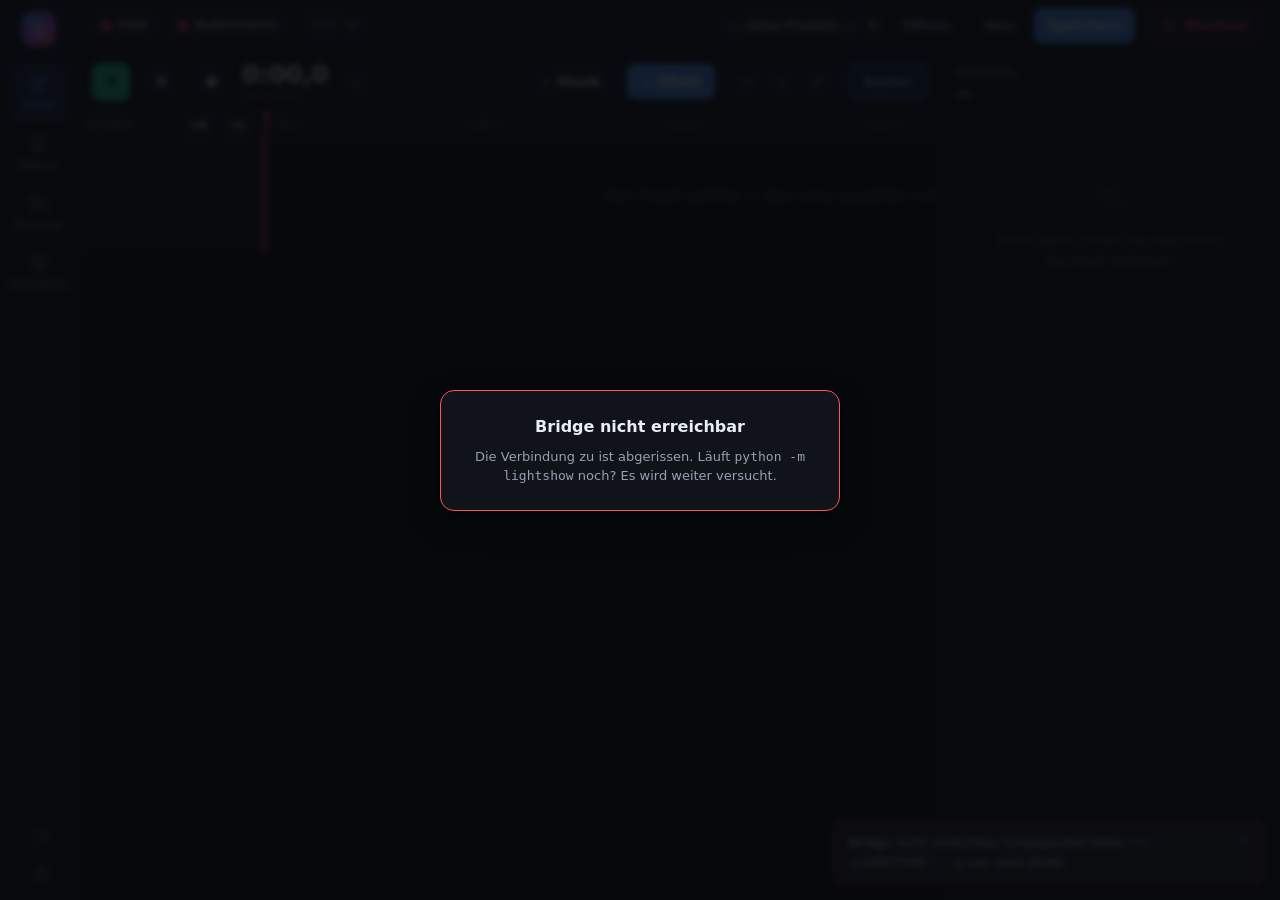
==== commit 69e10f85: "Bedienoberflaeche neu: eine Lichtsteuerung zeigt Licht Die alte Oberflaeche war eine scrollende Seit" ====
--- a/host/lightshow/web/index.html
+++ b/host/lightshow/web/index.html
@@ -3,1038 +3,240 @@
 <head>
 <meta charset="utf-8">
 <meta name="viewport" content="width=device-width, initial-scale=1">
+<meta name="color-scheme" content="dark light">
 <title>Lightshow</title>
-<style>
-:root {
-  --bg: #f6f7f9; --panel: #ffffff; --line: #d8dce3; --text: #1b1f27;
-  --muted: #626b7a; --accent: #2f6fdb; --ok: #1f9254; --bad: #c0392b;
-  --warn: #b8860b; --bar: #2f6fdb; --barbg: #e6e9ef;
-}
-@media (prefers-color-scheme: dark) {
-  :root {
-    --bg: #14171c; --panel: #1c2027; --line: #2e343e; --text: #e6e9ef;
-    --muted: #9aa4b3; --accent: #5b9bff; --ok: #3ecf8e; --bad: #ff6b6b;
-    --warn: #e0b34a; --bar: #5b9bff; --barbg: #262c35;
-  }
-}
-* { box-sizing: border-box; }
-body {
-  margin: 0; background: var(--bg); color: var(--text);
-  font: 15px/1.5 system-ui, -apple-system, "Segoe UI", sans-serif;
-}
-header {
-  position: sticky; top: 0; z-index: 5; background: var(--panel);
-  border-bottom: 1px solid var(--line); padding: 10px 16px;
-  display: flex; gap: 12px; align-items: center; flex-wrap: wrap;
-}
-h1 { font-size: 16px; margin: 0 8px 0 0; letter-spacing: .02em; }
-.pill {
-  display: inline-flex; align-items: center; gap: 7px; padding: 4px 11px;
-  border: 1px solid var(--line); border-radius: 999px; font-size: 13px;
-  background: var(--bg); white-space: nowrap;
-}
-.dot { width: 9px; height: 9px; border-radius: 50%; background: var(--muted); flex: none; }
-.dot.ok { background: var(--ok); }
-.dot.bad { background: var(--bad); }
-.dot.warn { background: var(--warn); }
-.spacer { flex: 1; }
-button {
-  font: inherit; padding: 6px 14px; border-radius: 7px; cursor: pointer;
-  border: 1px solid var(--line); background: var(--panel); color: var(--text);
-}
-button:hover:not(:disabled) { border-color: var(--accent); }
-button:disabled { opacity: .45; cursor: not-allowed; }
-button.primary { background: var(--accent); border-color: var(--accent); color: #fff; }
-button.danger { border-color: var(--bad); color: var(--bad); }
-button.danger.active { background: var(--bad); color: #fff; }
-nav { display: flex; gap: 4px; padding: 12px 16px 0; flex-wrap: wrap; }
-nav button.tab { border-radius: 7px 7px 0 0; border-bottom-color: transparent; }
-nav button.tab[aria-selected="true"] { background: var(--panel); border-color: var(--line); border-bottom-color: var(--panel); font-weight: 600; }
-main { padding: 0 16px 48px; }
-section.panel {
-  background: var(--panel); border: 1px solid var(--line); border-radius: 10px;
-  padding: 16px; margin-bottom: 16px;
-}
-h2 { font-size: 15px; margin: 0 0 12px; }
-h3 { font-size: 14px; margin: 18px 0 8px; color: var(--muted); font-weight: 600; }
-.muted { color: var(--muted); }
-.small { font-size: 13px; }
-table { border-collapse: collapse; width: 100%; font-size: 13px; }
-.scroll { overflow-x: auto; }
-th, td { text-align: left; padding: 6px 8px; border-bottom: 1px solid var(--line); vertical-align: middle; }
-th { color: var(--muted); font-weight: 600; white-space: nowrap; }
-td.num, th.num { text-align: right; font-variant-numeric: tabular-nums; }
-input, select {
-  font: inherit; font-size: 13px; padding: 4px 7px; border-radius: 6px;
-  border: 1px solid var(--line); background: var(--bg); color: var(--text);
-  max-width: 100%;
-}
-input[type=number] { width: 84px; }
-input[type=text] { width: 150px; }
-input[type=checkbox] { width: 16px; height: 16px; }
-.bar { height: 9px; background: var(--barbg); border-radius: 5px; overflow: hidden; min-width: 90px; }
-.bar > i { display: block; height: 100%; background: var(--bar); }
-pre {
-  background: var(--bg); border: 1px solid var(--line); border-radius: 8px;
-  padding: 12px; overflow-x: auto; font-size: 12.5px; line-height: 1.45; margin: 0;
-}
-.banner { padding: 10px 12px; border-radius: 8px; margin-bottom: 14px; font-size: 13.5px; }
-.banner.lock { background: color-mix(in srgb, var(--warn) 14%, transparent); border: 1px solid var(--warn); }
-.banner.err { background: color-mix(in srgb, var(--bad) 14%, transparent); border: 1px solid var(--bad); }
-.banner.ok { background: color-mix(in srgb, var(--ok) 14%, transparent); border: 1px solid var(--ok); }
-.row { display: flex; gap: 10px; align-items: center; flex-wrap: wrap; }
-.hidden { display: none !important; }
-.tagline { font-size: 12.5px; color: var(--muted); margin: -6px 0 12px; }
-
-/* ------------------------------------------------------------- timeline */
-.clock {
-  font-variant-numeric: tabular-nums; font-size: 19px; font-weight: 600;
-  min-width: 92px; text-align: center;
-}
-.timeline { display: flex; border: 1px solid var(--line); border-radius: 8px; overflow: hidden; }
-.tl-heads { flex: none; width: 170px; border-right: 1px solid var(--line); background: var(--bg); }
-.tl-heads .head {
-  height: 56px; padding: 6px 9px; border-bottom: 1px solid var(--line);
-  font-size: 12.5px; display: flex; flex-direction: column; justify-content: center;
-  gap: 2px; overflow: hidden;
-}
-.tl-heads .head:first-child { height: 24px; border-bottom: 1px solid var(--line); }
-.tl-heads .head b { font-size: 13px; }
-.tl-scroll { flex: 1; overflow-x: auto; overflow-y: hidden; position: relative; }
-.tl-inner { position: relative; min-width: 100%; }
-.tl-ruler {
-  height: 24px; position: relative; border-bottom: 1px solid var(--line);
-  background: var(--bg); cursor: pointer; user-select: none;
-}
-.tl-ruler .tick { position: absolute; top: 0; bottom: 0; border-left: 1px solid var(--line); }
-.tl-ruler .tick span { position: absolute; left: 3px; top: 3px; font-size: 10.5px; color: var(--muted); }
-.lane { height: 56px; border-bottom: 1px solid var(--line); position: relative; }
-.lane.audio { background: color-mix(in srgb, var(--accent) 5%, transparent); }
-.lane.drop { background: color-mix(in srgb, var(--accent) 18%, transparent); }
-.clip, .block {
-  position: absolute; top: 4px; bottom: 4px; border-radius: 6px;
-  overflow: hidden; cursor: grab; border: 1px solid rgba(0,0,0,.25);
-  font-size: 11.5px; user-select: none;
-}
-.clip { background: color-mix(in srgb, var(--accent) 30%, var(--panel)); }
-.clip .label, .block .label {
-  position: absolute; left: 6px; top: 3px; right: 6px; white-space: nowrap;
-  overflow: hidden; text-overflow: ellipsis; pointer-events: none;
-  text-shadow: 0 1px 2px rgba(0,0,0,.45); color: #fff;
-}
-.clip svg { width: 100%; height: 100%; display: block; opacity: .75; }
-.block.selected { outline: 2px solid var(--text); outline-offset: -2px; }
-.grip { position: absolute; top: 0; bottom: 0; width: 7px; cursor: ew-resize; }
-.grip.left { left: 0; } .grip.right { right: 0; }
-.fade { position: absolute; top: 0; bottom: 0; pointer-events: none;
-        background: linear-gradient(to right, rgba(0,0,0,.55), rgba(0,0,0,0)); }
-.fade.out { background: linear-gradient(to left, rgba(0,0,0,.55), rgba(0,0,0,0)); }
-.playhead {
-  position: absolute; top: 0; bottom: 0; width: 2px; background: var(--bad);
-  pointer-events: none; z-index: 3;
-}
-.field { display: inline-flex; flex-direction: column; gap: 3px; margin: 0 12px 10px 0; }
-.field label { font-size: 11.5px; color: var(--muted); }
-</style>
+<link rel="icon" href="data:image/svg+xml,<svg xmlns='http://www.w3.org/2000/svg' viewBox='0 0 32 32'><rect width='32' height='32' rx='9' fill='%234d9dff'/><circle cx='16' cy='16' r='6' fill='%23fff'/></svg>">
+<link rel="stylesheet" href="app.css">
 </head>
 <body>
 
-<header>
-  <h1>Lightshow</h1>
-  <span class="pill"><i class="dot" id="dot-midi"></i><span id="txt-midi">DAW …</span></span>
-  <span class="pill"><i class="dot" id="dot-pico"></i><span id="txt-pico">Pico …</span></span>
-  <span class="pill"><span id="txt-rate">—</span></span>
-  <span class="spacer"></span>
-  <button id="btn-blackout" class="danger">Blackout</button>
-</header>
-
-<nav>
-  <button class="tab" data-tab="show" aria-selected="true">Show</button>
-  <button class="tab" data-tab="live" aria-selected="false">Live</button>
-  <button class="tab" data-tab="models" aria-selected="false">Modelle</button>
-  <button class="tab" data-tab="wiring" aria-selected="false">Anschluss</button>
-</nav>
-
-<main>
-  <!-- ------------------------------------------------------------- Show -->
-  <div id="tab-show">
-    <section class="panel">
-      <div class="row">
-        <select id="project-select" title="Projekt öffnen"></select>
-        <button id="btn-project-open">Öffnen</button>
-        <input type="text" id="project-name" placeholder="Neues Projekt" style="width:170px">
-        <button id="btn-project-new">Anlegen</button>
-        <span class="spacer"></span>
-        <button id="btn-project-save" class="primary">Speichern</button>
-      </div>
-      <div id="project-banner" class="banner hidden" style="margin-top:12px"></div>
-    </section>
-
-    <section class="panel" id="editor-panel">
-      <div class="row" style="margin-bottom:10px">
-        <button id="btn-play" class="primary" title="Leertaste">▶︎</button>
-        <button id="btn-pause" title="Leertaste">❚❚</button>
-        <button id="btn-stop">■</button>
-        <span class="clock" id="clock">0:00,0</span>
-        <span class="muted small" id="transport-note"></span>
-        <span class="spacer"></span>
-        <label class="small muted" for="zoom">Zoom</label>
-        <input type="range" id="zoom" min="4" max="200" value="40" style="width:130px">
-        <button id="btn-add-block">Effekt einfügen</button>
-      </div>
-
-      <div id="timeline" class="timeline">
-        <div class="tl-heads" id="tl-heads"></div>
-        <div class="tl-scroll" id="tl-scroll">
-          <div class="tl-inner" id="tl-inner">
+<div class="shell">
+
+  <!-- ================================================================ rail -->
+  <aside class="rail">
+    <div class="logo" title="Lightshow">
+      <svg viewBox="0 0 24 24" fill="none" stroke="currentColor" stroke-width="2.2"
+           stroke-linecap="round" stroke-linejoin="round">
+        <path d="M12 2v3M12 19v3M4.9 4.9l2.1 2.1M17 17l2.1 2.1M2 12h3M19 12h3M4.9 19.1L7 17M17 7l2.1-2.1"/>
+        <circle cx="12" cy="12" r="3.4" fill="currentColor" stroke="none"/>
+      </svg>
+    </div>
+
+    <nav role="tablist">
+      <button class="nav" role="tab" data-view="show" aria-selected="true">
+        <svg viewBox="0 0 24 24" fill="none" stroke="currentColor" stroke-width="2"
+             stroke-linecap="round"><path d="M3 6h11M3 12h18M3 18h7"/><circle cx="18" cy="6" r="2"/><circle cx="13" cy="18" r="2"/></svg>
+        Show
+      </button>
+      <button class="nav" role="tab" data-view="stage" aria-selected="false">
+        <svg viewBox="0 0 24 24" fill="none" stroke="currentColor" stroke-width="2"
+             stroke-linecap="round" stroke-linejoin="round">
+          <path d="M9 18h6M10 21h4M12 2a6.5 6.5 0 0 1 4 11.6V16H8v-2.4A6.5 6.5 0 0 1 12 2z"/></svg>
+        Bühne
+      </button>
+      <button class="nav" role="tab" data-view="models" aria-selected="false">
+        <svg viewBox="0 0 24 24" fill="none" stroke="currentColor" stroke-width="2"
+             stroke-linecap="round"><path d="M5 21V10M5 6V3M12 21v-8M12 9V3M19 21v-4M19 13V3"/>
+          <path d="M2 8h6M9 12h6M16 16h6"/></svg>
+        Modelle
+      </button>
+      <button class="nav" role="tab" data-view="wiring" aria-selected="false">
+        <svg viewBox="0 0 24 24" fill="none" stroke="currentColor" stroke-width="2"
+             stroke-linecap="round" stroke-linejoin="round">
+          <rect x="7" y="7" width="10" height="10" rx="2"/>
+          <path d="M10 7V3M14 7V3M10 21v-4M14 21v-4M7 10H3M7 14H3M21 10h-4M21 14h-4"/></svg>
+        Anschluss
+      </button>
+    </nav>
+
+    <div class="foot">
+      <button id="btn-theme" title="Hell / dunkel" aria-label="Hell oder dunkel">
+        <svg viewBox="0 0 24 24" fill="none" stroke="currentColor" stroke-width="2"
+             stroke-linecap="round"><path d="M12 3a9 9 0 1 0 9 9 7 7 0 0 1-9-9z"/></svg>
+      </button>
+      <button id="btn-help" title="Tastenkürzel" aria-label="Tastenkürzel">
+        <svg viewBox="0 0 24 24" fill="none" stroke="currentColor" stroke-width="2"
+             stroke-linecap="round"><path d="M9.1 9a3 3 0 1 1 4.2 2.8c-.8.4-1.3 1.1-1.3 2V15"/>
+          <circle cx="12" cy="18.5" r="1.1" fill="currentColor" stroke="none"/>
+          <circle cx="12" cy="12" r="9.5"/></svg>
+      </button>
+    </div>
+  </aside>
+
+  <!-- ================================================================ main -->
+  <div class="main">
+
+    <div class="topbar">
+      <span class="stat"><i class="led" id="led-midi"></i><span id="txt-midi">DAW</span></span>
+      <span class="stat"><i class="led" id="led-pico"></i><span id="txt-pico">Bodenstation</span></span>
+      <span class="stat"><span class="k">Takt</span><b id="txt-rate">—</b></span>
+
+      <span class="grow"></span>
+
+      <span class="row" id="project-bar" style="gap:6px">
+        <select id="project-select" title="Projekt öffnen" style="max-width:180px"></select>
+        <button id="btn-project-open" class="quiet">Öffnen</button>
+        <button id="btn-project-new" class="quiet" title="Neues Projekt anlegen">Neu</button>
+        <button id="btn-project-save" class="primary" title="Strg+S">Speichern</button>
+      </span>
+
+      <button class="blackout" id="btn-blackout" aria-pressed="false" title="Alles sofort auf Failsafe (B)">
+        <svg viewBox="0 0 24 24" width="15" height="15" fill="none" stroke="currentColor"
+             stroke-width="2.2" stroke-linecap="round"><path d="M12 3v9"/><path d="M6.6 6.6a8 8 0 1 0 10.8 0"/></svg>
+        <span id="txt-blackout">Blackout</span>
+      </button>
+    </div>
+
+    <!-- ============================================================== Show -->
+    <div class="view fill" id="view-show">
+      <div class="editor" id="editor">
+
+        <div class="transport">
+          <button class="tbtn play" id="btn-play" title="Wiedergabe (Leertaste)" aria-label="Wiedergabe">
+            <svg viewBox="0 0 24 24" fill="currentColor"><path d="M7 4l13 8-13 8z"/></svg>
+          </button>
+          <button class="tbtn" id="btn-pause" title="Pause (Leertaste)" aria-label="Pause">
+            <svg viewBox="0 0 24 24" fill="currentColor"><rect x="6" y="4" width="4" height="16"/><rect x="14" y="4" width="4" height="16"/></svg>
+          </button>
+          <button class="tbtn" id="btn-stop" title="Stopp, an den Anfang (Pos1)" aria-label="Stopp">
+            <svg viewBox="0 0 24 24" fill="currentColor"><rect x="5" y="5" width="14" height="14" rx="2"/></svg>
+          </button>
+
+          <div class="timecode"><span id="clock">0:00,0</span><small id="clock-total">von 0:00,0</small></div>
+          <span class="tnote" id="tnote">—</span>
+
+          <span class="grow"></span>
+
+          <button id="btn-add-music" title="Musikdatei einfügen">＋ Musik</button>
+          <button id="btn-add-block" class="primary" title="Effekt am Abspielkopf einfügen (E)">＋ Effekt</button>
+          <input type="file" id="file-audio" accept="audio/*,.wav,.flac,.ogg,.mp3" multiple hidden>
+
+          <span class="seg">
+            <button id="btn-zoom-out" title="Auszoomen (−)">−</button>
+            <button id="btn-zoom-in" title="Einzoomen (+)">＋</button>
+            <button id="btn-zoom-fit" title="Ganze Show einpassen">⤢</button>
+          </span>
+          <button id="btn-snap" aria-pressed="true" title="Am Raster einrasten — Alt hält es frei">Raster</button>
+        </div>
+
+        <div class="tl" id="tl">
+          <div class="tl-grid" id="tl-grid">
+            <div class="tl-corner">
+              <span class="lbl2">Spuren</span>
+              <button class="tiny" id="btn-add-audio" title="Audiospur hinzufügen">+A</button>
+              <button class="tiny" id="btn-add-light" title="Lichtspur hinzufügen">+L</button>
+            </div>
             <div class="tl-ruler" id="tl-ruler"></div>
-            <div id="tl-lanes"></div>
+            <div class="tl-heads" id="tl-heads"></div>
+            <div class="tl-lanes" id="tl-lanes"></div>
+            <div class="endmark hidden" id="endmark"></div>
             <div class="playhead" id="playhead"></div>
           </div>
         </div>
-      </div>
-      <p class="tagline" style="margin-top:10px">
-        Audiodateien einfach auf eine Audiospur ziehen. Effekt-Blöcke lassen sich
-        verschieben, an den Kanten längen und mit Doppelklick löschen.
-        Klick auf das Lineal springt an die Stelle.
-      </p>
-    </section>
-
-    <section class="panel hidden" id="inspector">
-      <h2 id="insp-title">Block</h2>
-      <div id="insp-body"></div>
-    </section>
+
+        <aside class="inspector" id="inspector">
+          <div class="ihead"><div class="k" id="insp-kind">Auswahl</div><div class="t" id="insp-title">—</div></div>
+          <div class="ibody" id="insp-body"></div>
+        </aside>
+
+      </div>
+    </div>
+
+    <!-- ============================================================= Bühne -->
+    <div class="view hidden" id="view-stage">
+      <div class="pad">
+        <h1 class="title">Bühne</h1>
+        <p class="subtitle">Was die Modelle in diesem Moment zeigen. Die Streifen sind
+          mit derselben Effekt-Engine gerechnet wie an Bord — sie zeigen das Muster,
+          das dort wirklich läuft.</p>
+        <div class="stage" id="stage"></div>
+
+        <h3 class="section">Verbindungen</h3>
+        <div class="card"><div class="tablewrap"><table><tbody id="conn"></tbody></table></div></div>
+      </div>
+    </div>
+
+    <!-- =========================================================== Modelle -->
+    <div class="view hidden" id="view-models">
+      <div class="pad">
+        <h1 class="title">Modelle</h1>
+        <p class="subtitle">Ein Modell ist ein Flugzeug mit eigenem Empfänger und eigenem
+          Sender. Hier steht, an welcher Sender-Buchse es hängt und welche Lichter an
+          Bord sind — daraus entstehen die Bordfirmware und die Anschlussliste.</p>
+        <div id="lock-note" class="note warn hidden"></div>
+        <div id="models"></div>
+        <div class="row" style="margin-top:16px">
+          <button id="btn-config-save" class="primary">Speichern</button>
+          <button id="btn-config-reload" class="quiet">Verwerfen und neu laden</button>
+          <span class="grow"></span>
+          <span class="dim" style="font-size:12px" id="config-path"></span>
+        </div>
+        <div id="config-note" class="hidden" style="margin-top:12px"></div>
+      </div>
+    </div>
+
+    <!-- ========================================================= Anschluss -->
+    <div class="view hidden" id="view-wiring">
+      <div class="pad">
+        <h1 class="title">Anschluss</h1>
+        <p class="subtitle">Was im Rumpf wohin gelötet wird, und der Weg von hier bis
+          zur fertigen Firmware auf dem Board.</p>
+
+        <div class="row" style="margin-bottom:16px">
+          <select id="wiring-model" style="min-width:180px"></select>
+          <button id="btn-write" class="primary">config.h schreiben</button>
+          <span class="grow"></span>
+          <button id="btn-build-plane">Bordfirmware bauen</button>
+          <button id="btn-flash-plane">Aufspielen</button>
+          <span style="width:8px"></span>
+          <button id="btn-build-ground" class="quiet">Bodenstation bauen</button>
+          <button id="btn-flash-ground" class="quiet">Aufspielen</button>
+        </div>
+
+        <div id="write-note" class="hidden"></div>
+        <div id="toolchain" class="note hidden"></div>
+        <p class="dim" style="font-size:12px;margin:0" id="bootsel"></p>
+        <pre id="job-log" class="log hidden"></pre>
+
+        <div id="wiring-out" style="margin-top:16px"></div>
+      </div>
+    </div>
+
   </div>
-
-  <!-- ------------------------------------------------------------- Live -->
-  <div id="tab-live" class="hidden">
-    <section class="panel">
-      <h2>Verbindungen</h2>
-      <div class="scroll"><table>
-        <tbody id="conn-table"></tbody>
-      </table></div>
-    </section>
-    <section class="panel">
-      <h2>Was aus der DAW ankommt</h2>
-      <p class="tagline">Werte in Mikrosekunden, so wie sie an den Sender gehen.
-        „Failsafe“ heißt: auf diesem Controller kam noch nichts an.</p>
-      <div id="live-models"></div>
-    </section>
+</div>
+
+<div id="toasts"></div>
+
+<div id="offline" class="hidden">
+  <div class="box">
+    <h2 style="margin:0 0 8px;font-size:16px">Bridge nicht erreichbar</h2>
+    <p class="muted" style="margin:0;font-size:13px">
+      Die Verbindung zu <code id="offline-host"></code> ist abgerissen.
+      Läuft <code>python -m lightshow</code> noch? Es wird weiter versucht.
+    </p>
   </div>
-
-  <!-- ----------------------------------------------------------- Modelle -->
-  <div id="tab-models" class="hidden">
-    <div id="lock-banner" class="banner lock hidden"></div>
-    <div id="save-banner" class="banner hidden"></div>
-    <div id="models-editor"></div>
-    <section class="panel">
-      <div class="row">
-        <button id="btn-save" class="primary">Speichern</button>
-        <button id="btn-reload">Verwerfen und neu laden</button>
-        <span class="muted small" id="config-path"></span>
-      </div>
-    </section>
+</div>
+
+<dialog id="help">
+  <h2 style="margin:0 0 14px;font-size:16px">Tastenkürzel</h2>
+  <table>
+    <tr><td><kbd>Leertaste</kbd></td><td>Wiedergabe / Pause</td></tr>
+    <tr><td><kbd>Pos1</kbd></td><td>Stopp, an den Anfang</td></tr>
+    <tr><td><kbd>E</kbd></td><td>Effektblock am Abspielkopf einfügen</td></tr>
+    <tr><td><kbd>Entf</kbd></td><td>Auswahl löschen</td></tr>
+    <tr><td><kbd>←</kbd> <kbd>→</kbd></td><td>Abspielkopf 1 s, mit <kbd>Umschalt</kbd> 5 s</td></tr>
+    <tr><td><kbd>+</kbd> <kbd>−</kbd></td><td>Zoom, <kbd>Strg</kbd>+Mausrad über der Timeline</td></tr>
+    <tr><td><kbd>Strg</kbd>+<kbd>S</kbd></td><td>Speichern</td></tr>
+    <tr><td><kbd>B</kbd></td><td>Blackout</td></tr>
+    <tr><td><kbd>1</kbd>…<kbd>4</kbd></td><td>Ansicht wechseln</td></tr>
+    <tr><td><kbd>Alt</kbd> beim Ziehen</td><td>ohne Raster</td></tr>
+  </table>
+  <div class="row" style="margin-top:18px;justify-content:flex-end">
+    <button onclick="document.getElementById('help').close()">Schließen</button>
   </div>
-
-  <!-- ---------------------------------------------------------- Anschluss -->
-  <div id="tab-wiring" class="hidden">
-    <section class="panel">
-      <div class="row">
-        <label for="wiring-model">Modell</label>
-        <select id="wiring-model"></select>
-        <span class="spacer"></span>
-        <button id="btn-write" class="primary">config.h schreiben</button>
-      </div>
-      <div id="write-banner" class="banner hidden" style="margin-top:12px"></div>
-    </section>
-
-    <section class="panel">
-      <h2>Firmware bauen und aufspielen</h2>
-      <div id="toolchain" class="banner hidden"></div>
-      <div class="row">
-        <button id="btn-build-plane">Bordfirmware bauen</button>
-        <button id="btn-flash-plane" class="primary">Bordfirmware aufspielen</button>
-        <span style="width:18px"></span>
-        <button id="btn-build-ground">Bodenstation bauen</button>
-        <button id="btn-flash-ground">Bodenstation aufspielen</button>
-      </div>
-      <p class="tagline" style="margin-top:10px" id="bootsel-hint"></p>
-      <pre id="job-log" class="hidden"></pre>
-    </section>
-
-    <div id="wiring-out"></div>
-  </div>
-</main>
-
-<script>
-const $ = (id) => document.getElementById(id);
-let CONFIG = null;      // working copy, edited in the Modelle tab
-let LOCKED = false;
-let LAST_STATE = null;
-
-/* ------------------------------------------------------------------ tabs */
-document.querySelectorAll('nav .tab').forEach(btn => {
-  btn.onclick = () => {
-    document.querySelectorAll('nav .tab').forEach(b =>
-      b.setAttribute('aria-selected', String(b === btn)));
-    ['show', 'live', 'models', 'wiring'].forEach(name =>
-      $('tab-' + name).classList.toggle('hidden', name !== btn.dataset.tab));
-    if (btn.dataset.tab === 'wiring') { loadWiring(); refreshToolchain(); }
-    if (btn.dataset.tab === 'show') drawTimeline();
-  };
-});
-
-/* ================================================================= Editor */
-let PROJ = null;         // the project data being edited
-let PEAKS = [];          // waveform peaks per clip, from the server
-let CUES = [];           // effect names
-let SEL = null;          // {kind:'block'|'clip', track, index}
-let PPS = 40;            // pixels per second
-let DIRTY = false;
-let SEEK_HINT = null;    // position shown while dragging, before the server answers
-
-const fmtTime = (s) => {
-  s = Math.max(0, s || 0);
-  const m = Math.floor(s / 60), rest = s - m * 60;
-  return `${m}:${rest.toFixed(1).padStart(4, '0').replace('.', ',')}`;
-};
-const duration = () => {
-  let end = 30;
-  if (!PROJ) return end;
-  for (const t of PROJ.audio_tracks || [])
-    for (const c of t.clips || []) end = Math.max(end, c.start_s + c.duration_s);
-  for (const t of PROJ.light_tracks || [])
-    for (const b of t.blocks || []) end = Math.max(end, b.start_s + b.duration_s);
-  return end + 10;
-};
-const blockColour = (b) => {
-  const hue = Math.round((b.hue / 255) * 360);
-  const light = 22 + Math.round((b.brightness / 255) * 34);
-  return b.cue === 0 ? 'var(--barbg)' : `hsl(${hue} 70% ${light}%)`;
-};
-const cueName = (n) => CUES[n] || `Effekt ${n}`;
-
-function markDirty() {
-  DIRTY = true;
-  const banner = $('project-banner');
-  banner.className = 'banner lock';
-  banner.textContent = 'Ungespeicherte Änderungen.';
-  banner.classList.remove('hidden');
-}
-
-/* ----------------------------------------------------------- projects */
-async function loadProjects() {
-  const r = await fetch('/api/projects').then(r => r.json());
-  $('project-select').innerHTML = r.projects.map(p =>
-    `<option value="${esc(p.dir)}">${esc(p.name)}</option>`).join('')
-    || '<option value="">— keine Projekte —</option>';
-}
-
-function applyProject(payload) {
-  if (!payload) { PROJ = null; $('editor-panel').classList.add('hidden'); return; }
-  PROJ = payload.data;
-  PEAKS = payload.peaks || [];
-  CUES = payload.cue_names || [];
-  DIRTY = false;
-  SEL = null;
-  $('editor-panel').classList.remove('hidden');
-  $('project-name').value = '';
-
-  const notes = [...(payload.warnings || []), ...(payload.audio_messages || [])];
-  const banner = $('project-banner');
-  if (notes.length) {
-    banner.className = 'banner err';
-    banner.innerHTML = notes.map(esc).join('<br>');
-    banner.classList.remove('hidden');
-  } else banner.classList.add('hidden');
-
-  drawTimeline();
-  renderInspector();
-}
-
-async function loadProject() {
-  const r = await fetch('/api/project').then(r => r.json());
-  applyProject(r.project);
-}
-
-$('btn-project-open').onclick = async () => {
-  const dir = $('project-select').value;
-  if (!dir) return;
-  const r = await fetch('/api/project/open', {method: 'POST',
-    headers: {'Content-Type': 'application/json'},
-    body: JSON.stringify({dir})}).then(r => r.json());
-  if (r.ok) applyProject(r.project); else showError(r.error);
-};
-
-$('btn-project-new').onclick = async () => {
-  const name = $('project-name').value.trim();
-  if (!name) return showError('Bitte einen Namen eingeben.');
-  const r = await fetch('/api/project/new', {method: 'POST',
-    headers: {'Content-Type': 'application/json'},
-    body: JSON.stringify({name})}).then(r => r.json());
-  if (r.ok) { await loadProjects(); applyProject(r.project); } else showError(r.error);
-};
-
-$('btn-project-save').onclick = async () => {
-  if (!PROJ) return;
-  const r = await fetch('/api/project', {method: 'POST',
-    headers: {'Content-Type': 'application/json'},
-    body: JSON.stringify({project: PROJ})}).then(r => r.json());
-  if (!r.ok) return showError(r.error);
-  applyProject(r.project);
-  const banner = $('project-banner');
-  banner.className = 'banner ok';
-  banner.textContent = 'Gespeichert.';
-  banner.classList.remove('hidden');
-};
-
-function showError(text) {
-  const banner = $('project-banner');
-  banner.className = 'banner err';
-  banner.textContent = text;
-  banner.classList.remove('hidden');
-}
-
-/* ----------------------------------------------------------- rendering */
-function drawTimeline() {
-  if (!PROJ) return;
-  PPS = +$('zoom').value;
-  const total = duration();
-  const width = Math.max(600, total * PPS);
-  $('tl-inner').style.width = width + 'px';
-
-  // ruler
-  const step = PPS >= 80 ? 1 : PPS >= 30 ? 5 : PPS >= 12 ? 15 : 30;
-  let ticks = '';
-  for (let t = 0; t <= total; t += step)
-    ticks += `<div class="tick" style="left:${t * PPS}px"><span>${fmtTime(t)}</span></div>`;
-  $('tl-ruler').innerHTML = ticks;
-
-  // heads and lanes
-  let heads = '<div class="head"></div>';
-  let lanes = '';
-  (PROJ.audio_tracks || []).forEach((track, ti) => {
-    heads += `<div class="head"><b>${esc(track.name)}</b>
-      <span class="muted">Audio${track.mute ? ' · stumm' : ''}</span></div>`;
-    lanes += `<div class="lane audio" data-audio="${ti}">
-      ${(track.clips || []).map((c, ci) => clipHtml(c, ti, ci)).join('')}</div>`;
-  });
-  (PROJ.light_tracks || []).forEach((track, ti) => {
-    heads += `<div class="head"><b>${esc(track.name || track.model)}</b>
-      <span class="muted">${esc(track.model)} · Zone ${track.zone + 1}</span></div>`;
-    lanes += `<div class="lane" data-light="${ti}">
-      ${(track.blocks || []).map((b, bi) => blockHtml(b, ti, bi)).join('')}</div>`;
-  });
-  $('tl-heads').innerHTML = heads;
-  $('tl-lanes').innerHTML = lanes;
-  wireLanes();
-}
-
-function clipHtml(clip, ti, ci) {
-  const info = PEAKS.find(p => p.track === ti && p.clip === ci);
-  const dur = clip.duration_s || (info ? info.duration_s : 0);
-  const width = Math.max(2, dur * PPS);
-  let wave = '';
-  if (info && info.peaks.length) {
-    const pts = info.peaks.map((v, i) =>
-      `${(i / (info.peaks.length - 1) * 100).toFixed(2)},${(50 - v * 48).toFixed(1)}`).join(' ');
-    const back = info.peaks.map((v, i) =>
-      `${((info.peaks.length - 1 - i) / (info.peaks.length - 1) * 100).toFixed(2)},${(50 + v * 48).toFixed(1)}`).join(' ');
-    wave = `<svg viewBox="0 0 100 100" preserveAspectRatio="none">
-      <polygon points="${pts} ${back}" fill="currentColor"/></svg>`;
-  }
-  const fades = fadeHtml(clip, width);
-  return `<div class="clip" data-kind="clip" data-track="${ti}" data-index="${ci}"
-     style="left:${clip.start_s * PPS}px;width:${width}px">
-     ${wave}<div class="label">${esc(clip.file.replace('audio/', ''))}</div>${fades}
-     <div class="grip left"></div><div class="grip right"></div></div>`;
-}
-
-function blockHtml(block, ti, bi) {
-  const width = Math.max(3, block.duration_s * PPS);
-  const selected = SEL && SEL.kind === 'block' && SEL.track === ti && SEL.index === bi;
-  return `<div class="block${selected ? ' selected' : ''}" data-kind="block"
-     data-track="${ti}" data-index="${bi}"
-     style="left:${block.start_s * PPS}px;width:${width}px;background:${blockColour(block)}">
-     <div class="label">${esc(block.label || cueName(block.cue))}</div>
-     ${fadeHtml(block, width)}
-     <div class="grip left"></div><div class="grip right"></div></div>`;
-}
-
-const fadeHtml = (item, width) =>
-  (item.fade_in_s > 0 ? `<div class="fade" style="left:0;width:${Math.min(width, item.fade_in_s * PPS)}px"></div>` : '')
-  + (item.fade_out_s > 0 ? `<div class="fade out" style="right:0;width:${Math.min(width, item.fade_out_s * PPS)}px"></div>` : '');
-
-/* -------------------------------------------------------- interaction */
-function wireLanes() {
-  $('tl-lanes').querySelectorAll('.clip, .block').forEach(el => {
-    el.onpointerdown = (e) => startDrag(e, el);
-    el.ondblclick = () => removeItem(el);
-    el.onclick = (e) => { e.stopPropagation(); select(el); };
-  });
-
-  // Dropping audio files onto an audio lane
-  $('tl-lanes').querySelectorAll('.lane.audio').forEach(lane => {
-    lane.ondragover = (e) => { e.preventDefault(); lane.classList.add('drop'); };
-    lane.ondragleave = () => lane.classList.remove('drop');
-    lane.ondrop = (e) => {
-      e.preventDefault();
-      lane.classList.remove('drop');
-      const at = Math.max(0, (e.offsetX || 0) / PPS);
-      for (const file of e.dataTransfer.files) uploadAudio(file, +lane.dataset.audio, at);
-    };
-  });
-}
-
-function itemOf(el) {
-  const ti = +el.dataset.track, index = +el.dataset.index;
-  return el.dataset.kind === 'clip'
-    ? PROJ.audio_tracks[ti].clips[index]
-    : PROJ.light_tracks[ti].blocks[index];
-}
-
-function select(el) {
-  SEL = {kind: el.dataset.kind, track: +el.dataset.track, index: +el.dataset.index};
-  drawTimeline();
-  renderInspector();
-}
-
-function removeItem(el) {
-  const ti = +el.dataset.track, index = +el.dataset.index;
-  if (el.dataset.kind === 'clip') PROJ.audio_tracks[ti].clips.splice(index, 1);
-  else PROJ.light_tracks[ti].blocks.splice(index, 1);
-  SEL = null;
-  markDirty(); drawTimeline(); renderInspector();
-}
-
-function startDrag(event, el) {
-  const mode = event.target.classList.contains('grip')
-    ? (event.target.classList.contains('left') ? 'left' : 'right') : 'move';
-  const item = itemOf(el);
-  const startX = event.clientX;
-  const original = {start: item.start_s, dur: item.duration_s};
-  el.setPointerCapture(event.pointerId);
-  event.preventDefault();
-
-  el.onpointermove = (move) => {
-    const delta = (move.clientX - startX) / PPS;
-    if (mode === 'move') {
-      item.start_s = Math.max(0, original.start + delta);
-    } else if (mode === 'left') {
-      const shift = Math.min(delta, original.dur - 0.1);
-      item.start_s = Math.max(0, original.start + shift);
-      item.duration_s = original.dur - (item.start_s - original.start);
-    } else {
-      item.duration_s = Math.max(0.1, original.dur + delta);
-    }
-    el.style.left = item.start_s * PPS + 'px';
-    el.style.width = Math.max(3, item.duration_s * PPS) + 'px';
-  };
-  el.onpointerup = () => {
-    el.onpointermove = el.onpointerup = null;
-    item.start_s = Math.round(item.start_s * 100) / 100;
-    item.duration_s = Math.round(item.duration_s * 100) / 100;
-    markDirty(); drawTimeline(); renderInspector();
-  };
-}
-
-/* --------------------------------------------------------- inspector */
-function renderInspector() {
-  const panel = $('inspector');
-  if (!SEL || !PROJ) { panel.classList.add('hidden'); return; }
-  panel.classList.remove('hidden');
-
-  if (SEL.kind === 'clip') {
-    const clip = PROJ.audio_tracks[SEL.track].clips[SEL.index];
-    $('insp-title').textContent = 'Audioclip: ' + clip.file.replace('audio/', '');
-    $('insp-body').innerHTML = [
-      num('Start (s)', clip.start_s, 'start_s', 0.01),
-      num('Länge (s)', clip.duration_s, 'duration_s', 0.01),
-      num('Startpunkt in der Datei (s)', clip.offset_s, 'offset_s', 0.01),
-      num('Lautstärke (dB)', clip.gain_db, 'gain_db', 0.5, -60, 12),
-      num('Einblenden (s)', clip.fade_in_s, 'fade_in_s', 0.1),
-      num('Ausblenden (s)', clip.fade_out_s, 'fade_out_s', 0.1),
-    ].join('');
-  } else {
-    const block = PROJ.light_tracks[SEL.track].blocks[SEL.index];
-    $('insp-title').textContent = 'Effekt auf ' +
-      (PROJ.light_tracks[SEL.track].name || PROJ.light_tracks[SEL.track].model);
-    $('insp-body').innerHTML = `
-      <div class="field"><label>Effekt</label>
-        <select onchange="setField('cue', +this.value)">
-          ${CUES.map((name, i) => `<option value="${i}" ${block.cue === i ? 'selected' : ''}>${i}: ${esc(name)}</option>`).join('')}
-        </select></div>
-      <div class="field"><label>Beschriftung</label>
-        <input type="text" value="${esc(block.label)}" oninput="setField('label', this.value)"></div>
-      ` + [
-      num('Start (s)', block.start_s, 'start_s', 0.05),
-      num('Länge (s)', block.duration_s, 'duration_s', 0.05),
-      num('Farbe (0–255)', block.hue, 'hue', 1, 0, 255),
-      num('Helligkeit (0–255)', block.brightness, 'brightness', 1, 0, 255),
-      num('Tempo (0–255)', block.param, 'param', 1, 0, 255),
-      num('Einblenden (s)', block.fade_in_s, 'fade_in_s', 0.1),
-      num('Ausblenden (s)', block.fade_out_s, 'fade_out_s', 0.1),
-    ].join('') + `<p class="small muted">Doppelklick auf den Block löscht ihn.</p>`;
-  }
-}
-
-const num = (label, value, key, step, min = 0, max = 100000) =>
-  `<div class="field"><label>${label}</label><input type="number" value="${value}"
-    step="${step}" min="${min}" max="${max}" oninput="setField('${key}', +this.value)"></div>`;
-
-function setField(key, value) {
-  if (!SEL) return;
-  const item = SEL.kind === 'clip'
-    ? PROJ.audio_tracks[SEL.track].clips[SEL.index]
-    : PROJ.light_tracks[SEL.track].blocks[SEL.index];
-  item[key] = value;
-  markDirty();
-  drawTimeline();
-}
-
-$('btn-add-block').onclick = () => {
-  if (!PROJ || !(PROJ.light_tracks || []).length) return;
-  const ti = SEL && SEL.kind === 'block' ? SEL.track : 0;
-  const at = Math.round((SEEK_HINT !== null ? SEEK_HINT : 0) * 100) / 100;
-  const track = PROJ.light_tracks[ti];
-  const block = {start_s: at, duration_s: 4, cue: 1, hue: 0, brightness: 255,
-                 param: 128, fade_in_s: 0.5, fade_out_s: 0.5, label: ''};
-  // Slide to the first free spot so the project stays loadable.
-  const sorted = [...track.blocks].sort((a, b) => a.start_s - b.start_s);
-  for (const other of sorted) {
-    const end = other.start_s + other.duration_s;
-    if (block.start_s < end && other.start_s < block.start_s + block.duration_s)
-      block.start_s = end;
-  }
-  track.blocks.push(block);
-  track.blocks.sort((a, b) => a.start_s - b.start_s);
-  SEL = {kind: 'block', track: ti, index: track.blocks.indexOf(block)};
-  markDirty(); drawTimeline(); renderInspector();
-};
-
-/* ---------------------------------------------------------- transport */
-const post = (url, body) => fetch(url, {method: 'POST',
-  headers: {'Content-Type': 'application/json'},
-  body: JSON.stringify(body || {})}).then(r => r.json());
-
-$('btn-play').onclick = () => post('/api/transport', {action: 'play'})
-  .then(r => { if (!r.ok) showError(r.error); });
-$('btn-pause').onclick = () => post('/api/transport', {action: 'pause'});
-$('btn-stop').onclick = () => post('/api/transport', {action: 'stop'});
-$('zoom').oninput = drawTimeline;
-
-$('tl-ruler').onclick = (e) => {
-  const at = e.offsetX / PPS;
-  SEEK_HINT = at;
-  post('/api/transport', {action: 'seek', position: at});
-};
-
-document.addEventListener('keydown', (e) => {
-  if (['INPUT', 'SELECT', 'TEXTAREA'].includes(e.target.tagName)) return;
-  if (e.code === 'Space') {
-    e.preventDefault();
-    const playing = LAST_STATE && LAST_STATE.transport && LAST_STATE.transport.playing;
-    post('/api/transport', {action: playing ? 'pause' : 'play'});
-  }
-  if (e.key === 'Delete' && SEL) {
-    const el = $('tl-lanes').querySelector(
-      `[data-kind="${SEL.kind}"][data-track="${SEL.track}"][data-index="${SEL.index}"]`);
-    if (el) removeItem(el);
-  }
-});
-
-function renderTransport(t) {
-  if (!t) return;
-  const at = SEEK_HINT !== null && !t.playing ? SEEK_HINT : t.position;
-  if (t.playing) SEEK_HINT = null;
-  $('clock').textContent = fmtTime(at);
-  $('playhead').style.left = (at * PPS) + 'px';
-  $('btn-play').disabled = t.playing;
-  $('btn-pause').disabled = !t.playing;
-
-  let note = t.project ? '' : 'kein Projekt geöffnet';
-  if (t.project && !t.device) note = 'kein Audiogerät — Uhr läuft trotzdem';
-  if (t.playing && t.source === 'timeline') note = 'Show läuft, Licht aus der Timeline';
-  $('transport-note').textContent = note;
-}
-
-/* --------------------------------------------------------- audio drop */
-async function uploadAudio(file, trackIndex, at) {
-  const banner = $('project-banner');
-  banner.className = 'banner lock';
-  banner.textContent = `${file.name} wird geladen …`;
-  banner.classList.remove('hidden');
-
-  const r = await fetch('/api/audio/' + encodeURIComponent(file.name),
-    {method: 'POST', body: await file.arrayBuffer()}).then(r => r.json());
-  if (!r.ok) return showError(r.error);
-
-  PROJ.audio_tracks[trackIndex].clips.push({
-    file: r.file, start_s: Math.round(at * 100) / 100, offset_s: 0,
-    duration_s: r.duration_s, gain_db: 0, fade_in_s: 0, fade_out_s: 0});
-  markDirty();
-  // Saving right away gives us the waveform back from the server.
-  $('btn-project-save').click();
-}
-
-/* ----------------------------------------------------------- live status */
-function renderStatus(s) {
-  LAST_STATE = s;
-  const midi = s.midi;
-  const connected = midi.connections.length > 0;
-  $('dot-midi').className = 'dot ' + (midi.receiving ? 'ok' : (connected ? 'warn' : 'bad'));
-  $('txt-midi').textContent = midi.receiving
-    ? `DAW sendet · ${midi.rate.toFixed(0)}/s`
-    : (connected ? 'DAW verbunden, sendet nicht' : 'DAW nicht verbunden');
-
-  const pico = s.pico;
-  $('dot-pico').className = 'dot ' + (pico.dry_run ? 'warn' : (pico.connected ? 'ok' : 'bad'));
-  $('txt-pico').textContent = pico.dry_run ? 'Pico: dry-run'
-    : (pico.connected ? `Pico verbunden · ${pico.frames} Frames` : 'Pico getrennt');
-
-  $('txt-rate').textContent = `${s.rate_hz} Hz`;
-  $('btn-blackout').classList.toggle('active', s.blackout);
-  $('btn-blackout').textContent = s.blackout ? 'Blackout aktiv' : 'Blackout';
-
-  const rows = [];
-  rows.push(['MIDI-Port', `<code>${esc(midi.port)}</code>`,
-    connected ? midi.connections.map(esc).join('<br>')
-              : '<span class="muted">niemand verbunden — in Ardour den Track-Ausgang auf diesen Port legen</span>']);
-  rows.push(['MIDI-Nachrichten', midi.messages,
-    midi.receiving ? `${midi.rate.toFixed(1)} pro Sekunde` : '<span class="muted">still</span>']);
-  rows.push(['Pico', `<code>${esc(pico.device)}</code>`,
-    pico.dry_run ? 'dry-run, kein Gerät geöffnet'
-      : (pico.connected ? `${pico.frames} Frames gesendet`
-        : `<span class="muted">${esc(pico.error || 'nicht verbunden')}</span>`)]);
-  if (pico.status.length) {
-    rows.push(['Firmware', '', '<pre style="margin:0">' + pico.status.map(esc).join('\n') + '</pre>']);
-  }
-  $('conn-table').innerHTML = rows.map(r =>
-    `<tr><th style="width:150px">${r[0]}</th><td style="width:180px">${r[1]}</td><td>${r[2]}</td></tr>`).join('');
-
-  $('live-models').innerHTML = s.models.map(m => `
-    <h3>${esc(m.name)} · MIDI-Kanal ${m.midi_channel} → TX${m.tx_port}${m.zones > 1 ? ` · ${m.zones} Zonen` : ''}</h3>
-    <div class="scroll"><table>
-      <thead><tr><th>Kanal</th><th>Rolle</th><th>CC</th><th class="num">µs</th>
-        <th style="width:40%">Pegel</th><th>Wert</th></tr></thead>
-      <tbody>${m.channels.map(c => `
-        <tr>
-          <td class="num">${c.channel}</td>
-          <td>${esc(c.role)}</td>
-          <td>${c.cc}${c.cc_lsb !== null ? ' + ' + c.cc_lsb : ''}</td>
-          <td class="num">${c.us}</td>
-          <td><div class="bar"><i style="width:${(c.fraction * 100).toFixed(1)}%"></i></div></td>
-          <td>${c.live ? esc(c.decoded) : '<span class="muted">Failsafe</span>'}</td>
-        </tr>`).join('')}</tbody>
-    </table></div>`).join('');
-
-  renderTransport(s.transport);
-  if (LOCKED !== s.locked) { LOCKED = s.locked; applyLock(); }
-}
-
-function applyLock() {
-  const banner = $('lock-banner');
-  banner.classList.toggle('hidden', !LOCKED);
-  banner.textContent = 'Es läuft eine Show — es kommt gerade MIDI herein. '
-    + 'Die Bearbeitung ist gesperrt, damit sich die Zuordnung nicht mitten in '
-    + 'der Show ändert. Wiedergabe in der DAW stoppen zum Bearbeiten.';
-  $('models-editor').querySelectorAll('input, select, button').forEach(e => e.disabled = LOCKED);
-  $('btn-save').disabled = LOCKED;
-}
-
-/* ---------------------------------------------------------------- editor */
-async function loadConfig() {
-  const r = await fetch('/api/config').then(r => r.json());
-  CONFIG = r.config;
-  $('config-path').textContent = r.path;
-  renderEditor();
-}
-
-const SOURCES = [['pixel', 'folgt Pixel'], ['brightness', 'Master-Dimmer'],
-                 ['cue', 'ab Cue'], ['channel', 'eigener RC-Kanal']];
-
-function renderEditor() {
-  $('models-editor').innerHTML = CONFIG.models.map((m, mi) => {
-    const plane = m.plane;
-    if (!plane) {
-      return `<section class="panel"><h2>${esc(m.name)}</h2>
-        <p class="muted small">Noch keine Bordkonfiguration.</p>
-        <button onclick="addPlane(${mi})">Bordkonfiguration anlegen</button></section>`;
-    }
-    const zones = Math.max(1, Math.floor(m.channels.length / 4));
-    return `<section class="panel">
-      <h2>${esc(m.name)}</h2>
-      <p class="tagline">MIDI-Kanal ${m.midi_channel} → TX${m.tx_port}, Senderkanäle
-        ${m.tx_offset + 1}–${m.tx_offset + m.channels.length} · ${zones} Zone(n)
-        · Helligkeitsdeckel ${plane.max_brightness}</p>
-
-      <h3>LED-Strips (${plane.strips.length}/8)</h3>
-      <div class="scroll"><table>
-        <thead><tr><th>Name</th><th>GPIO</th><th class="num">Pixel</th><th>Zone</th>
-          <th class="num">Offset</th><th>rückwärts</th><th></th></tr></thead>
-        <tbody>${plane.strips.map((s, si) => `
-          <tr>
-            <td><input type="text" value="${esc(s.name)}" oninput="upd(${mi},'strips',${si},'name',this.value)"></td>
-            <td><input type="number" value="${s.pin}" min="0" max="28" oninput="upd(${mi},'strips',${si},'pin',+this.value)"></td>
-            <td><input type="number" value="${s.count}" min="1" max="256" oninput="upd(${mi},'strips',${si},'count',+this.value)"></td>
-            <td>${zoneSelect(zones, s.zone, `upd(${mi},'strips',${si},'zone',+this.value)`)}</td>
-            <td><input type="number" value="${s.offset}" min="0" max="255" oninput="upd(${mi},'strips',${si},'offset',+this.value)"></td>
-            <td><input type="checkbox" ${s.reverse ? 'checked' : ''} onchange="upd(${mi},'strips',${si},'reverse',this.checked)"></td>
-            <td><button onclick="del(${mi},'strips',${si})">−</button></td>
-          </tr>`).join('')}</tbody>
-      </table></div>
-      <div class="row" style="margin-top:8px">
-        <button onclick="addStrip(${mi})">Strip hinzufügen</button>
-        <span class="muted small">Gleicher Offset spiegelt zwei Strips, fortlaufende
-          Offsets ergeben eine lange Kette für Lauflichter.</span>
-      </div>
-
-      <h3>Relais (${plane.relays.length}/8)</h3>
-      <div class="scroll"><table>
-        <thead><tr><th>Name</th><th>GPIO</th><th>Zone</th><th>Quelle</th>
-          <th class="num">Arg</th><th class="num">Schwelle</th><th>active&nbsp;low</th>
-          <th class="num">min&nbsp;an</th><th class="num">min&nbsp;aus</th><th></th></tr></thead>
-        <tbody>${plane.relays.map((r, ri) => `
-          <tr>
-            <td><input type="text" value="${esc(r.name)}" oninput="upd(${mi},'relays',${ri},'name',this.value)"></td>
-            <td><input type="number" value="${r.pin}" min="0" max="28" oninput="upd(${mi},'relays',${ri},'pin',+this.value)"></td>
-            <td>${zoneSelect(zones, r.zone, `upd(${mi},'relays',${ri},'zone',+this.value)`)}</td>
-            <td><select onchange="upd(${mi},'relays',${ri},'source',this.value)">
-              ${SOURCES.map(([v, l]) => `<option value="${v}" ${r.source === v ? 'selected' : ''}>${l}</option>`).join('')}
-            </select></td>
-            <td><input type="number" value="${r.arg}" min="0" max="255" oninput="upd(${mi},'relays',${ri},'arg',+this.value)"></td>
-            <td><input type="number" value="${r.threshold}" min="0" max="255" oninput="upd(${mi},'relays',${ri},'threshold',+this.value)"></td>
-            <td><input type="checkbox" ${r.active_low ? 'checked' : ''} onchange="upd(${mi},'relays',${ri},'active_low',this.checked)"></td>
-            <td><input type="number" value="${r.min_on_ms}" min="0" max="5000" oninput="upd(${mi},'relays',${ri},'min_on_ms',+this.value)"></td>
-            <td><input type="number" value="${r.min_off_ms}" min="0" max="5000" oninput="upd(${mi},'relays',${ri},'min_off_ms',+this.value)"></td>
-            <td><button onclick="del(${mi},'relays',${ri})">−</button></td>
-          </tr>`).join('')}</tbody>
-      </table></div>
-      <div class="row" style="margin-top:8px">
-        <button onclick="addRelay(${mi})">Relais hinzufügen</button>
-        <span class="muted small">min an/aus auf 0 für MOSFETs, ~200 ms für
-          mechanische Relais. „active low“ für die üblichen Relaismodule.</span>
-      </div>
-
-      <h3>Positionslichter (${plane.nav_lights.length})</h3>
-      <div class="scroll"><table>
-        <thead><tr><th>Strip</th><th class="num">Pixel</th><th>Farbe</th><th></th></tr></thead>
-        <tbody>${plane.nav_lights.map((n, ni) => `
-          <tr>
-            <td><select onchange="upd(${mi},'nav_lights',${ni},'strip',+this.value)">
-              ${plane.strips.map((s, si) => `<option value="${si}" ${n.strip === si ? 'selected' : ''}>${esc(s.name)}</option>`).join('')}
-            </select></td>
-            <td><input type="number" value="${n.index}" min="0" max="255" oninput="upd(${mi},'nav_lights',${ni},'index',+this.value)"></td>
-            <td><input type="color" value="${rgbHex(n.color)}" onchange="setColor(${mi},${ni},this.value)"></td>
-            <td><button onclick="del(${mi},'nav_lights',${ni})">−</button></td>
-          </tr>`).join('')}</tbody>
-      </table></div>
-      <div class="row" style="margin-top:8px">
-        <button onclick="addNav(${mi})" ${plane.strips.length ? '' : 'disabled'}>Positionslicht hinzufügen</button>
-        <span class="muted small">Liegen über jedem Effekt und lassen sich nicht abschalten.</span>
-      </div>
-    </section>`;
-  }).join('');
-  applyLock();
-}
-
-const zoneSelect = (zones, value, handler) =>
-  `<select onchange="${handler}">${Array.from({length: zones}, (_, z) =>
-    `<option value="${z}" ${value === z ? 'selected' : ''}>${z}</option>`).join('')}</select>`;
-
-const rgbHex = (c) => '#' + c.map(v => v.toString(16).padStart(2, '0')).join('');
-
-function upd(mi, list, index, key, value) { CONFIG.models[mi].plane[list][index][key] = value; }
-function setColor(mi, ni, hex) {
-  CONFIG.models[mi].plane.nav_lights[ni].color =
-    [1, 3, 5].map(i => parseInt(hex.substr(i, 2), 16));
-}
-function del(mi, list, index) { CONFIG.models[mi].plane[list].splice(index, 1); renderEditor(); }
-function addPlane(mi) {
-  CONFIG.models[mi].plane = {board: 'pico', sbus_pin: 5, pwm_pins: [10, 11, 12, 13],
-    max_brightness: 200, render_hz: 200, strips: [], relays: [], nav_lights: []};
-  renderEditor();
-}
-function freePin(plane) {
-  const used = new Set([0, 1, plane.sbus_pin, ...plane.pwm_pins,
-    ...plane.strips.map(s => s.pin), ...plane.relays.map(r => r.pin)]);
-  for (const pin of [2,3,4,6,7,8,9,14,15,16,17,18,19,20,21,22,26,27,28])
-    if (!used.has(pin)) return pin;
-  return 2;
-}
-function addStrip(mi) {
-  const plane = CONFIG.models[mi].plane;
-  plane.strips.push({name: 'strip' + plane.strips.length, pin: freePin(plane),
-    count: 30, zone: 0, offset: 0, reverse: false});
-  renderEditor();
-}
-function addRelay(mi) {
-  const plane = CONFIG.models[mi].plane;
-  plane.relays.push({name: 'relais' + plane.relays.length, pin: freePin(plane), zone: 0,
-    source: 'cue', arg: 1, threshold: 64, active_low: true, min_on_ms: 200, min_off_ms: 200});
-  renderEditor();
-}
-function addNav(mi) {
-  CONFIG.models[mi].plane.nav_lights.push({strip: 0, index: 0, color: [255, 255, 255]});
-  renderEditor();
-}
-
-$('btn-save').onclick = async () => {
-  const banner = $('save-banner');
-  const r = await fetch('/api/config', {method: 'POST',
-    headers: {'Content-Type': 'application/json'},
-    body: JSON.stringify({config: CONFIG})}).then(r => r.json());
-  banner.className = 'banner ' + (r.ok ? 'ok' : 'err');
-  banner.textContent = r.ok ? r.note : r.error;
-  banner.classList.remove('hidden');
-  if (r.ok) loadConfig();
-};
-$('btn-reload').onclick = () => { $('save-banner').classList.add('hidden'); loadConfig(); };
-
-/* ------------------------------------------------------------- Anschluss */
-async function loadWiring() {
-  const select = $('wiring-model');
-  if (!select.options.length && LAST_STATE) {
-    select.innerHTML = LAST_STATE.models.map(m =>
-      `<option value="${esc(m.name)}">${esc(m.name)}</option>`).join('');
-  }
-  const name = select.value;
-  if (!name) return;
-  const r = await fetch('/api/plane/' + encodeURIComponent(name)).then(r => r.json());
-  const out = $('wiring-out');
-  if (!r.ok) {
-    out.innerHTML = `<section class="panel"><div class="banner err">${esc(r.error)}</div></section>`;
-    return;
-  }
-  out.innerHTML = `
-    <section class="panel">
-      <h2>Wo was angeschlossen wird</h2>
-      <p class="tagline">Pico im Modell. „Pin“ ist der physische Pin auf der Platine,
-        von oben links gezählt.</p>
-      <div class="scroll"><table>
-        <thead><tr><th>GPIO</th><th>Pin</th><th>Funktion</th><th>Angeschlossen</th><th>Hinweis</th></tr></thead>
-        <tbody>${r.wiring.map(w => `<tr>
-          <td class="num">${w.gpio >= 0 ? 'GP' + w.gpio : '—'}</td>
-          <td>${esc(w.physical)}</td>
-          <td>${esc(w.role)}</td>
-          <td>${esc(w.detail)}</td>
-          <td class="muted">${esc(w.note)}</td>
-        </tr>`).join('')}</tbody>
-      </table></div>
-      <p class="small muted" style="margin-top:12px">
-        ${r.power.pixels} Pixel · Spitzenstrom bei Weiß ca. <b>${r.power.worst_a} A</b>,
-        typisch ca. ${r.power.typical_a} A. Eigenes UBEC verwenden, nicht das Empfänger-BEC.
-        Geschaltete Relais-Lasten kommen obendrauf.
-      </p>
-    </section>
-    <section class="panel">
-      <h2>Bauen und flashen</h2>
-      <p class="tagline">Schreibt <code>${esc(r.target)}</code> und baut damit die Bordfirmware.</p>
-      <pre>${esc(r.build)}</pre>
-    </section>
-    <section class="panel">
-      <h2>Generierte config.h</h2>
-      <pre>${esc(r.header)}</pre>
-    </section>`;
-}
-$('wiring-model').onchange = loadWiring;
-$('btn-write').onclick = async () => {
-  const banner = $('write-banner');
-  const r = await fetch('/api/plane/' + encodeURIComponent($('wiring-model').value),
-    {method: 'POST'}).then(r => r.json());
-  banner.className = 'banner ' + (r.ok ? 'ok' : 'err');
-  banner.textContent = r.ok ? 'Geschrieben: ' + r.path : r.error;
-  banner.classList.remove('hidden');
-};
-
-/* ------------------------------------------------------ bauen und flashen */
-let jobTimer = null;
-
-async function refreshToolchain() {
-  const t = await fetch('/api/toolchain').then(r => r.json());
-  const banner = $('toolchain');
-  const buttons = ['btn-build-plane', 'btn-build-ground'].map($);
-
-  if (!t.local) {
-    banner.className = 'banner lock';
-    banner.textContent = 'Diese Seite ist über das Netzwerk geöffnet. Bauen und '
-      + 'Aufspielen geht nur direkt am Rechner, auf dem die Bridge läuft.';
-    banner.classList.remove('hidden');
-    document.querySelectorAll('#tab-wiring button').forEach(b => {
-      if (b.id.startsWith('btn-build') || b.id.startsWith('btn-flash')) b.disabled = true;
-    });
-    return t;
-  }
-
-  if (!t.ok) {
-    banner.className = 'banner err';
-    banner.innerHTML = 'Toolchain unvollständig: ' + esc(t.missing.join(', '))
-      + '<br><code>' + esc(t.hint) + '</code>';
-    banner.classList.remove('hidden');
-    buttons.forEach(b => b.disabled = true);
-  } else {
-    banner.classList.add('hidden');
-    buttons.forEach(b => b.disabled = false);
-  }
-
-  $('bootsel-hint').innerHTML = t.bootsel.length
-    ? `Board im Bootloader gefunden: <code>${t.bootsel.map(esc).join('</code>, <code>')}</code>`
-    : 'Kein Board im Bootloader. Die <b>Bodenstation</b> kann die UI selbst '
-      + 'zurücksetzen (1200 Baud). Der <b>Pico im Flieger</b> hat kein USB-Stdio — '
-      + 'dort BOOTSEL gedrückt halten und anstecken.';
-  return t;
-}
-
-async function startJob(kind) {
-  const model = $('wiring-model').value;
-  const r = await fetch('/api/job', {method: 'POST',
-    headers: {'Content-Type': 'application/json'},
-    body: JSON.stringify({kind, model})}).then(r => r.json());
-  const log = $('job-log');
-  log.classList.remove('hidden');
-  if (!r.ok) { log.textContent = r.error; return; }
-  log.textContent = r.name + ' …';
-  if (jobTimer) clearInterval(jobTimer);
-  jobTimer = setInterval(pollJob, 400);
-}
-
-async function pollJob() {
-  const j = await fetch('/api/job').then(r => r.json());
-  if (j.idle) return;
-  const log = $('job-log');
-  log.textContent = j.lines.join('\n');
-  log.scrollTop = log.scrollHeight;
-  if (j.done) {
-    clearInterval(jobTimer); jobTimer = null;
-    log.textContent += j.ok ? '\n\n✔ fertig' : '\n\n✘ fehlgeschlagen';
-    refreshToolchain();
-  }
-}
-
-$('btn-build-plane').onclick = () => startJob('build-plane');
-$('btn-flash-plane').onclick = () => startJob('flash-plane');
-$('btn-build-ground').onclick = () => startJob('build-ground');
-$('btn-flash-ground').onclick = () => startJob('flash-ground');
-
-/* ---------------------------------------------------------------- common */
-$('btn-blackout').onclick = () => fetch('/api/blackout', {method: 'POST',
-  headers: {'Content-Type': 'application/json'},
-  body: JSON.stringify({on: !(LAST_STATE && LAST_STATE.blackout)})});
-
-function esc(s) {
-  return String(s).replace(/[&<>"']/g, c =>
-    ({'&': '&amp;', '<': '&lt;', '>': '&gt;', '"': '&quot;', "'": '&#39;'}[c]));
-}
-
-const events = new EventSource('/api/events');
-events.onmessage = (e) => renderStatus(JSON.parse(e.data));
-events.onerror = () => {
-  $('dot-midi').className = $('dot-pico').className = 'dot bad';
-  $('txt-midi').textContent = 'Bridge nicht erreichbar';
-};
-loadConfig();
-loadProjects();
-loadProject();
-</script>
+</dialog>
+
+<script src="effects.js"></script>
+<script src="app.js"></script>
 </body>
 </html>
--- a/host/lightshow/web/app.css
+++ b/host/lightshow/web/app.css
@@ -0,0 +1,739 @@
+/* Lightshow — Bedienpult.
+ *
+ * This is show control software, so it is built like show control software:
+ * a fixed application shell that never scrolls as a page, a dark surface that
+ * does not blind anyone standing at a night flight, and the light itself as
+ * the loudest thing on screen. Numbers support the picture; they are not the
+ * picture.
+ *
+ * Dark is the designed state. Light is a real second theme, not an inversion,
+ * because the same laptop gets used in daylight on the field.
+ */
+
+/* ==================================================================== tokens */
+
+:root {
+  color-scheme: dark;
+
+  --bg:        #08090c;
+  --surface:   #101319;
+  --surface-2: #171b23;
+  --surface-3: #1f242e;
+  --line:      #262c37;
+  --line-2:    #333b48;
+
+  --text:   #e9edf4;
+  --text-2: #97a1b2;
+  --text-3: #626c7d;
+
+  --accent:     #4d9dff;
+  --accent-2:   #77b4ff;
+  --accent-dim: #16273f;
+
+  --live: #ffb224;
+  --ok:   #21d09a;
+  --bad:  #ff5459;
+
+  --radius:    9px;
+  --radius-lg: 14px;
+
+  --shadow:    0 1px 2px rgba(0,0,0,.5), 0 12px 32px rgba(0,0,0,.42);
+  --shadow-sm: 0 1px 3px rgba(0,0,0,.45);
+  --ring: 0 0 0 2px var(--bg), 0 0 0 4px var(--accent);
+
+  --rail:   78px;
+  --insp:   340px;
+  --lane-h: 62px;
+  --head-w: 186px;
+  --ruler-h: 28px;
+}
+
+:root[data-theme="light"] {
+  color-scheme: light;
+
+  --bg:        #eef0f4;
+  --surface:   #ffffff;
+  --surface-2: #f5f7fa;
+  --surface-3: #e9edf3;
+  --line:      #dde2ea;
+  --line-2:    #c6cedb;
+
+  --text:   #141821;
+  --text-2: #5a6474;
+  --text-3: #8b95a5;
+
+  --accent:     #1f6feb;
+  --accent-2:   #1558c4;
+  --accent-dim: #dce8fd;
+
+  --live: #b26a00;
+  --ok:   #0f8f68;
+  --bad:  #d0342c;
+
+  --shadow:    0 1px 2px rgba(20,24,33,.07), 0 10px 28px rgba(20,24,33,.09);
+  --shadow-sm: 0 1px 3px rgba(20,24,33,.09);
+}
+
+/* ====================================================================== base */
+
+* { box-sizing: border-box; }
+
+html, body { height: 100%; }
+
+body {
+  margin: 0;
+  background: var(--bg);
+  color: var(--text);
+  font: 14px/1.5 system-ui, -apple-system, "Segoe UI", Roboto, sans-serif;
+  -webkit-font-smoothing: antialiased;
+  overflow: hidden;                 /* the shell scrolls, the page does not */
+}
+
+::-webkit-scrollbar { width: 11px; height: 11px; }
+::-webkit-scrollbar-track { background: transparent; }
+::-webkit-scrollbar-thumb {
+  background: var(--line-2); border-radius: 6px;
+  border: 3px solid transparent; background-clip: content-box;
+}
+::-webkit-scrollbar-thumb:hover { background-color: var(--text-3); background-clip: content-box; }
+
+:focus-visible { outline: none; box-shadow: var(--ring); border-radius: 6px; }
+
+.num { font-variant-numeric: tabular-nums; }
+.muted { color: var(--text-2); }
+.dim { color: var(--text-3); }
+.hidden { display: none !important; }
+.row { display: flex; gap: 10px; align-items: center; flex-wrap: wrap; }
+.grow { flex: 1 1 auto; min-width: 0; }
+code, kbd, pre { font-family: ui-monospace, SFMono-Regular, Menlo, Consolas, monospace; }
+
+kbd {
+  font-size: 11px; padding: 2px 6px; border-radius: 5px;
+  background: var(--surface-3); border: 1px solid var(--line);
+  color: var(--text-2); white-space: nowrap;
+}
+
+/* ===================================================================== shell */
+
+.shell {
+  display: grid;
+  grid-template-columns: var(--rail) 1fr;
+  height: 100dvh;
+}
+
+/* ------------------------------------------------------------------- rail -- */
+
+.rail {
+  background: var(--surface);
+  border-right: 1px solid var(--line);
+  display: flex; flex-direction: column; align-items: center;
+  padding: 12px 0 10px; gap: 4px;
+}
+
+.rail .logo {
+  width: 34px; height: 34px; border-radius: 10px; margin-bottom: 14px;
+  background: linear-gradient(150deg, #4d9dff, #a855f7 55%, #ff6b6b);
+  display: grid; place-items: center; flex: none;
+  box-shadow: 0 0 22px rgba(120,110,255,.35);
+}
+.rail .logo svg { width: 19px; height: 19px; color: #fff; }
+
+.rail nav { display: flex; flex-direction: column; gap: 3px; width: 100%; align-items: center; }
+
+.rail button.nav {
+  width: 60px; padding: 9px 0 7px; border: none; border-radius: 10px;
+  background: transparent; color: var(--text-3); cursor: pointer;
+  display: grid; justify-items: center; gap: 4px;
+  font-size: 10.5px; font-weight: 600; letter-spacing: .015em;
+  transition: color .13s, background .13s;
+}
+.rail button.nav svg { width: 21px; height: 21px; }
+.rail button.nav:hover { color: var(--text); background: var(--surface-2); }
+.rail button.nav[aria-selected="true"] { color: var(--accent); background: var(--accent-dim); }
+
+.rail .foot { margin-top: auto; display: grid; gap: 3px; justify-items: center; }
+.rail .foot button {
+  width: 38px; height: 34px; border: none; border-radius: 9px;
+  background: transparent; color: var(--text-3); cursor: pointer;
+  display: grid; place-items: center;
+}
+.rail .foot button:hover { color: var(--text); background: var(--surface-2); }
+.rail .foot svg { width: 17px; height: 17px; }
+
+/* ----------------------------------------------------------------- topbar -- */
+
+.main { display: flex; flex-direction: column; min-width: 0; overflow: hidden; }
+
+.topbar {
+  flex: none; height: 52px; padding: 0 14px;
+  display: flex; align-items: center; gap: 9px;
+  background: var(--surface); border-bottom: 1px solid var(--line);
+}
+
+.stat {
+  display: inline-flex; align-items: center; gap: 8px;
+  padding: 5px 11px 5px 9px; border-radius: 8px;
+  background: var(--surface-2); border: 1px solid var(--line);
+  font-size: 12.5px; white-space: nowrap;
+}
+.stat b { font-weight: 600; }
+.stat .k { color: var(--text-3); font-size: 11px; text-transform: uppercase; letter-spacing: .06em; }
+
+.led {
+  width: 8px; height: 8px; border-radius: 50%; flex: none;
+  background: var(--text-3); box-shadow: 0 0 7px currentColor; color: transparent;
+}
+.led.ok   { background: var(--ok);   color: var(--ok); }
+.led.bad  { background: var(--bad);  color: var(--bad); }
+.led.warn { background: var(--live); color: var(--live); }
+.led.beat { background: var(--ok); color: var(--ok); animation: beat 1.5s ease-in-out infinite; }
+@keyframes beat { 50% { opacity: .3; } }
+@media (prefers-reduced-motion: reduce) { .led.beat { animation: none; } }
+
+.blackout {
+  margin-left: auto;
+  display: inline-flex; align-items: center; gap: 9px;
+  padding: 8px 16px; border-radius: 9px; cursor: pointer;
+  font: inherit; font-weight: 650; font-size: 13px;
+  background: var(--surface-2); color: var(--bad);
+  border: 1px solid color-mix(in srgb, var(--bad) 45%, transparent);
+  transition: background .13s, color .13s;
+}
+.blackout:hover { background: color-mix(in srgb, var(--bad) 16%, var(--surface-2)); }
+.blackout[aria-pressed="true"] {
+  background: var(--bad); color: #fff; border-color: var(--bad);
+  animation: alarm 1.1s ease-in-out infinite;
+}
+@keyframes alarm { 50% { box-shadow: 0 0 0 7px color-mix(in srgb, var(--bad) 22%, transparent); } }
+@media (prefers-reduced-motion: reduce) { .blackout[aria-pressed="true"] { animation: none; } }
+
+/* ------------------------------------------------------------------ views -- */
+
+.view { flex: 1 1 auto; min-height: 0; overflow: auto; }
+.view.fill { overflow: hidden; }
+.pad { padding: 18px; max-width: 1500px; }
+
+.title { font-size: 19px; font-weight: 650; margin: 0 0 3px; letter-spacing: -.01em; }
+.subtitle { color: var(--text-2); font-size: 13px; margin: 0 0 18px; max-width: 74ch; }
+
+h3.section {
+  font-size: 11px; font-weight: 700; letter-spacing: .09em; text-transform: uppercase;
+  color: var(--text-3); margin: 26px 0 11px;
+}
+h3.section:first-child { margin-top: 0; }
+
+.card {
+  background: var(--surface); border: 1px solid var(--line);
+  border-radius: var(--radius-lg); box-shadow: var(--shadow-sm);
+}
+.card > .card-head {
+  padding: 13px 16px; border-bottom: 1px solid var(--line);
+  display: flex; align-items: center; gap: 10px;
+}
+.card > .card-head h2 { font-size: 14px; font-weight: 650; margin: 0; }
+.card > .card-body { padding: 16px; }
+
+/* =================================================================== controls */
+
+button, .btn {
+  font: inherit; font-size: 13px; font-weight: 550;
+  padding: 7px 13px; border-radius: 8px; cursor: pointer; white-space: nowrap;
+  background: var(--surface-2); color: var(--text); border: 1px solid var(--line);
+  transition: background .13s, border-color .13s, color .13s;
+}
+button:hover:not(:disabled) { background: var(--surface-3); border-color: var(--line-2); }
+button:disabled { opacity: .38; cursor: not-allowed; }
+
+button.primary { background: var(--accent); border-color: var(--accent); color: #fff; }
+button.primary:hover:not(:disabled) { background: var(--accent-2); border-color: var(--accent-2); }
+button.quiet { background: transparent; border-color: transparent; color: var(--text-2); }
+button.quiet:hover:not(:disabled) { background: var(--surface-2); color: var(--text); }
+button.danger { color: var(--bad); border-color: color-mix(in srgb, var(--bad) 40%, transparent); }
+button.danger:hover:not(:disabled) { background: color-mix(in srgb, var(--bad) 14%, transparent); }
+button.tiny { padding: 3px 8px; font-size: 11.5px; border-radius: 6px; }
+
+/* Any button that carries state shows it. Without this a toggle looks exactly
+ * like a plain button and reads as dead. */
+button[aria-pressed="true"]:not(.blackout):not(.nav) {
+  background: var(--accent-dim); border-color: var(--accent); color: var(--accent-2);
+}
+
+.iconbtn {
+  width: 34px; height: 34px; padding: 0; display: grid; place-items: center;
+  border-radius: 8px;
+}
+.iconbtn svg { width: 16px; height: 16px; }
+
+.seg { display: inline-flex; background: var(--surface-2); border: 1px solid var(--line); border-radius: 9px; padding: 2px; gap: 2px; }
+.seg button { border: none; background: transparent; padding: 5px 11px; border-radius: 7px; }
+.seg button[aria-pressed="true"] { background: var(--surface-3); color: var(--text); }
+
+input, select, textarea {
+  font: inherit; font-size: 13px; padding: 6px 9px;
+  border-radius: 7px; border: 1px solid var(--line);
+  background: var(--surface-2); color: var(--text); max-width: 100%;
+}
+input:hover, select:hover { border-color: var(--line-2); }
+input[type=number] { width: 82px; }
+input[type=checkbox] { width: 15px; height: 15px; accent-color: var(--accent); }
+input[type=color] { width: 42px; height: 30px; padding: 2px; cursor: pointer; }
+input.err { border-color: var(--bad); }
+
+label.lbl {
+  display: block; font-size: 11px; font-weight: 650; color: var(--text-3);
+  letter-spacing: .045em; text-transform: uppercase; margin-bottom: 5px;
+}
+.f { margin-bottom: 13px; }
+.f:last-child { margin-bottom: 0; }
+.fgrid { display: grid; grid-template-columns: 1fr 1fr; gap: 11px; }
+
+/* sliders -------------------------------------------------------------- */
+
+.slider { appearance: none; width: 100%; height: 22px; background: none; cursor: pointer; padding: 0; border: none; }
+.slider::-webkit-slider-runnable-track { height: 8px; border-radius: 5px; background: var(--track, var(--surface-3)); border: 1px solid var(--line); }
+.slider::-moz-range-track { height: 8px; border-radius: 5px; background: var(--track, var(--surface-3)); border: 1px solid var(--line); }
+.slider::-webkit-slider-thumb {
+  appearance: none; width: 16px; height: 16px; border-radius: 50%; margin-top: -5px;
+  background: #fff; border: 2px solid var(--bg); box-shadow: 0 1px 4px rgba(0,0,0,.5);
+}
+.slider::-moz-range-thumb {
+  width: 14px; height: 14px; border-radius: 50%;
+  background: #fff; border: 2px solid var(--bg); box-shadow: 0 1px 4px rgba(0,0,0,.5);
+}
+.slider.hue { --track: linear-gradient(to right,
+  #f00 0%, #ff0 17%, #0f0 33%, #0ff 50%, #00f 67%, #f0f 83%, #f00 100%); }
+.slider.level { --track: linear-gradient(to right, #000, #fff); }
+
+.valrow { display: flex; align-items: baseline; justify-content: space-between; margin-bottom: 3px; }
+.valrow .v { font-size: 12px; color: var(--text-2); font-variant-numeric: tabular-nums; }
+
+/* ================================================================== previews */
+
+/* The strip preview is where the numbers become light. */
+canvas.strip {
+  display: block; width: 100%; height: 100%;
+  border-radius: 7px; background: #000;
+}
+.strip-box {
+  height: 46px; padding: 7px; border-radius: 10px;
+  background: radial-gradient(120% 180% at 50% 0%, #14171e, #050609);
+  border: 1px solid var(--line);
+}
+.strip-box.lg { height: 62px; }
+
+/* ------------------------------------------------------------- cue picker -- */
+
+.cues { display: grid; grid-template-columns: repeat(3, 1fr); gap: 7px; }
+.cue {
+  padding: 0; border-radius: 9px; overflow: hidden; cursor: pointer;
+  background: var(--surface-2); border: 1px solid var(--line);
+  display: grid; gap: 0; text-align: left;
+}
+.cue canvas { display: block; width: 100%; height: 26px; background: #000; }
+.cue .n {
+  padding: 5px 7px 6px; font-size: 10.5px; font-weight: 600; line-height: 1.25;
+  color: var(--text-2); white-space: nowrap; overflow: hidden; text-overflow: ellipsis;
+}
+.cue:hover { border-color: var(--line-2); }
+.cue[aria-pressed="true"] { border-color: var(--accent); background: var(--accent-dim); }
+.cue[aria-pressed="true"] .n { color: var(--text); }
+
+/* ----------------------------------------------------------------- relays -- */
+
+.relays { display: grid; gap: 5px; margin-bottom: 4px; }
+.relay {
+  display: grid; grid-template-columns: 9px 1fr auto; gap: 4px 8px; align-items: center;
+  padding: 7px 10px; border-radius: 8px;
+  background: var(--surface-2); border: 1px solid var(--line);
+}
+.relay > i {
+  grid-row: 1 / 3; width: 9px; height: 9px; border-radius: 50%;
+  background: var(--text-3); box-shadow: 0 0 7px currentColor; color: transparent;
+}
+.relay.on  > i { background: var(--ok);   color: var(--ok); }
+.relay.pulse > i { background: var(--live); color: var(--live); animation: beat 1s ease-in-out infinite; }
+@media (prefers-reduced-motion: reduce) { .relay.pulse > i { animation: none; } }
+.relay .rn { font-size: 12px; font-weight: 600; }
+.relay .rs { font-size: 11px; color: var(--text-2); text-transform: uppercase; letter-spacing: .05em; }
+.relay .rw { grid-column: 2 / 4; font-size: 10.5px; color: var(--text-3); }
+.relay.off { opacity: .62; }
+
+/* ================================================================= Bühne/Live */
+
+.stage {
+  display: grid; gap: 14px;
+  grid-template-columns: repeat(auto-fill, minmax(330px, 1fr));
+}
+
+.plane {
+  background: var(--surface); border: 1px solid var(--line);
+  border-radius: var(--radius-lg); overflow: hidden; box-shadow: var(--shadow-sm);
+}
+.plane.offline { opacity: .62; }
+.plane .top {
+  display: flex; align-items: center; gap: 9px; padding: 12px 14px 10px;
+}
+.plane .name { font-size: 15px; font-weight: 650; letter-spacing: -.01em; }
+.plane .tag {
+  font-size: 10.5px; color: var(--text-3); padding: 2px 7px;
+  border: 1px solid var(--line); border-radius: 999px; white-space: nowrap;
+}
+.plane .strip-box { margin: 0 14px; }
+.plane .cuename {
+  padding: 11px 14px 4px; font-size: 13px; font-weight: 600;
+  display: flex; align-items: center; gap: 8px;
+}
+.plane .cuename .swatch {
+  width: 12px; height: 12px; border-radius: 3px; flex: none;
+  box-shadow: 0 0 9px currentColor;
+}
+.plane .meters { padding: 4px 14px 13px; display: grid; gap: 7px; }
+
+.meter { display: grid; grid-template-columns: 62px 1fr 44px; align-items: center; gap: 9px; }
+.meter .k { font-size: 10.5px; color: var(--text-3); text-transform: uppercase; letter-spacing: .05em; }
+.meter .t { height: 6px; border-radius: 4px; background: var(--surface-3); overflow: hidden; }
+.meter .t > i { display: block; height: 100%; background: var(--accent); transition: width .1s linear; }
+.meter .t.hue > i { background: var(--hue, var(--accent)); }
+.meter .v { font-size: 11.5px; color: var(--text-2); text-align: right; font-variant-numeric: tabular-nums; }
+.meter.off .t > i { background: var(--text-3); opacity: .45; }
+
+details.raw { border-top: 1px solid var(--line); }
+details.raw > summary {
+  padding: 8px 14px; font-size: 11.5px; color: var(--text-3); cursor: pointer;
+  list-style: none; user-select: none;
+}
+details.raw > summary::-webkit-details-marker { display: none; }
+details.raw > summary:hover { color: var(--text); }
+details.raw table { margin: 0 0 6px; }
+
+/* ==================================================================== tables */
+
+table { border-collapse: collapse; width: 100%; font-size: 12.5px; }
+th, td { text-align: left; padding: 7px 10px; border-bottom: 1px solid var(--line); }
+thead th {
+  color: var(--text-3); font-weight: 650; font-size: 10.5px;
+  text-transform: uppercase; letter-spacing: .06em; white-space: nowrap;
+}
+tbody tr:last-child > * { border-bottom: none; }
+td.n, th.n { text-align: right; font-variant-numeric: tabular-nums; }
+
+/* `table { width: 100% }` spreads leftover width across every column, which
+ * pushes a header to one edge and its input to the other. This column takes
+ * all of the slack instead, so the rest stay as wide as their contents. */
+th.fill, td.fill { width: 100%; padding: 0; border-bottom: none; }
+table.form td { padding: 5px 8px; }
+table.form th { padding-bottom: 4px; }
+tr.clash td { background: color-mix(in srgb, var(--bad) 11%, transparent); }
+.tablewrap { overflow-x: auto; }
+
+/* ================================================================== timeline */
+
+.editor {
+  height: 100%;
+  display: grid;
+  grid-template-columns: 1fr var(--insp);
+  grid-template-rows: auto 1fr;
+  grid-template-areas: "transport inspector" "timeline inspector";
+  min-height: 0;
+}
+
+/* -------------------------------------------------------------- transport -- */
+
+.transport {
+  grid-area: transport;
+  display: flex; align-items: center; gap: 12px; padding: 10px 14px;
+  background: var(--surface); border-bottom: 1px solid var(--line);
+}
+
+.tbtn {
+  width: 38px; height: 38px; padding: 0; display: grid; place-items: center;
+  border-radius: 9px;
+}
+.tbtn svg { width: 15px; height: 15px; }
+.tbtn.play { background: var(--ok); border-color: var(--ok); color: #04120d; }
+.tbtn.play:hover:not(:disabled) { filter: brightness(1.12); background: var(--ok); }
+
+.timecode {
+  font-variant-numeric: tabular-nums; font-size: 25px; font-weight: 600;
+  letter-spacing: -.02em; line-height: 1;
+}
+.timecode small { display: block; font-size: 11px; font-weight: 500; color: var(--text-3); letter-spacing: 0; margin-top: 3px; }
+
+.tnote {
+  font-size: 12px; padding: 4px 10px; border-radius: 999px;
+  background: var(--surface-2); border: 1px solid var(--line); color: var(--text-2);
+}
+.tnote.live { color: var(--live); border-color: color-mix(in srgb, var(--live) 45%, transparent); }
+
+/* ------------------------------------------------------------------- grid -- */
+
+/* One scroll container for both axes; the heads stick left and the ruler
+ * sticks top, the way a spreadsheet does it. Two independent scrollers can
+ * always drift apart, this cannot. */
+.tl {
+  grid-area: timeline;
+  overflow: auto; position: relative; background: var(--bg);
+  min-height: 0;
+}
+
+.tl-grid {
+  position: relative;
+  display: grid;
+  grid-template-columns: var(--head-w) var(--body-w, 1000px);
+  grid-template-rows: var(--ruler-h) auto;
+  min-width: min-content;
+}
+
+.tl-corner {
+  position: sticky; left: 0; top: 0; z-index: 6;
+  grid-row: 1; grid-column: 1;
+  background: var(--surface); border-right: 1px solid var(--line);
+  border-bottom: 1px solid var(--line);
+  display: flex; align-items: center; gap: 4px; padding: 0 8px;
+}
+.tl-corner .lbl2 {
+  font-size: 9.5px; font-weight: 700; color: var(--text-3);
+  text-transform: uppercase; letter-spacing: .08em; margin-right: auto;
+}
+
+.tl-ruler {
+  position: sticky; top: 0; z-index: 4;
+  grid-row: 1; grid-column: 2;
+  background: var(--surface); border-bottom: 1px solid var(--line);
+  cursor: ew-resize; user-select: none;
+}
+.tl-ruler .t { position: absolute; top: 0; bottom: 0; border-left: 1px solid var(--line); pointer-events: none; }
+.tl-ruler .t.m { border-left-color: var(--surface-3); top: 62%; }
+.tl-ruler .t > span {
+  position: absolute; left: 5px; top: 5px; font-size: 10px;
+  color: var(--text-3); font-variant-numeric: tabular-nums;
+}
+
+.tl-heads {
+  position: sticky; left: 0; z-index: 3;
+  grid-row: 2; grid-column: 1;
+  background: var(--surface); border-right: 1px solid var(--line);
+}
+.tl-lanes { grid-row: 2; grid-column: 2; position: relative; }
+
+/* ------------------------------------------------------------------ heads -- */
+
+.head {
+  height: var(--lane-h); padding: 8px 10px; cursor: pointer;
+  border-bottom: 1px solid var(--line);
+  display: flex; flex-direction: column; justify-content: center; gap: 4px;
+  overflow: hidden; border-left: 3px solid transparent;
+}
+.head:hover { background: var(--surface-2); }
+.head.sel { background: var(--accent-dim); border-left-color: var(--accent); }
+.head .hn {
+  font-size: 12.5px; font-weight: 600; white-space: nowrap;
+  overflow: hidden; text-overflow: ellipsis;
+}
+.head .hs { display: flex; align-items: center; gap: 6px; font-size: 10.5px; color: var(--text-3); }
+.head .mute {
+  padding: 1px 6px; font-size: 10px; border-radius: 5px; line-height: 15px;
+  background: var(--surface-3); border: 1px solid var(--line); color: var(--text-3);
+}
+.head .mute.on { background: var(--live); border-color: var(--live); color: #1a1204; }
+.head.muted .hn { text-decoration: line-through; opacity: .6; }
+
+/* ------------------------------------------------------------------ lanes -- */
+
+.lane {
+  height: var(--lane-h); position: relative;
+  border-bottom: 1px solid var(--line);
+  background-image: repeating-linear-gradient(to right,
+    var(--line) 0 1px, transparent 1px var(--grid-step, 100px));
+  background-color: var(--surface);
+}
+.lane.audio { background-color: color-mix(in srgb, var(--accent) 5%, var(--surface)); }
+
+/* An empty audio track has to say that it takes files, or dropping music is a
+ * feature only the person who wrote it knows about. */
+.lane.audio.vacant { cursor: pointer; }
+.lane.audio.vacant::after {
+  content: "Musik hierher ziehen oder klicken";
+  position: absolute; left: 14px; top: 50%; transform: translateY(-50%);
+  font-size: 11.5px; color: var(--text-3); pointer-events: none;
+}
+.lane.audio.vacant:hover { background-color: color-mix(in srgb, var(--accent) 11%, var(--surface)); }
+
+/* Snapping snaps to these lines, so switching it off has to remove them. */
+.lane.nogrid { background-image: none; }
+.lane.drop { background-color: var(--accent-dim); box-shadow: inset 0 0 0 2px var(--accent); }
+.lane.muted { opacity: .45; }
+
+.item {
+  position: absolute; top: 5px; bottom: 5px; border-radius: 7px;
+  overflow: hidden; cursor: grab; touch-action: none; user-select: none;
+  border: 1px solid rgba(0,0,0,.45);
+  box-shadow: 0 1px 4px rgba(0,0,0,.35);
+}
+.item:active { cursor: grabbing; }
+.item.sel { outline: 2px solid #fff; outline-offset: 1px; z-index: 3; }
+.item.clip { background: linear-gradient(180deg, #2f6ec4, #244f8c); }
+
+/* The running effect sits behind the caption, and a bright chase makes white
+ * text on it unreadable. A scrim over the top and bottom edges keeps the
+ * labels legible without hiding the pattern in the middle. */
+.item::before {
+  content: ""; position: absolute; inset: 0; pointer-events: none; z-index: 1;
+  background:
+    linear-gradient(to bottom, rgba(0,0,0,.62) 0, rgba(0,0,0,0) 22px),
+    linear-gradient(to top, rgba(0,0,0,.55) 0, rgba(0,0,0,0) 16px);
+}
+
+.item .cap {
+  position: absolute; left: 8px; right: 8px; top: 5px; pointer-events: none;
+  font-size: 11.5px; font-weight: 650; color: #fff; z-index: 2;
+  white-space: nowrap; overflow: hidden; text-overflow: ellipsis;
+  text-shadow: 0 1px 3px rgba(0,0,0,.85);
+}
+.item .cap2 {
+  position: absolute; left: 8px; right: 8px; bottom: 4px; pointer-events: none;
+  font-size: 10px; color: rgba(255,255,255,.82); z-index: 2;
+  white-space: nowrap; overflow: hidden;
+  text-shadow: 0 1px 3px rgba(0,0,0,.85);
+}
+.item canvas.mini { position: absolute; inset: 0; width: 100%; height: 100%; }
+.item svg.wave { position: absolute; inset: 0; width: 100%; height: 100%; opacity: .5; color: #cfe0ff; }
+
+.grip { position: absolute; top: 0; bottom: 0; width: 9px; cursor: ew-resize; z-index: 3; }
+.grip.l { left: 0; } .grip.r { right: 0; }
+.item:hover .grip { background: rgba(255,255,255,.22); }
+
+.fade { position: absolute; top: 0; bottom: 0; pointer-events: none; z-index: 1;
+        background: linear-gradient(to right, rgba(0,0,0,.7), transparent); }
+.fade.o { background: linear-gradient(to left, rgba(0,0,0,.7), transparent); }
+
+.playhead {
+  position: absolute; top: 0; bottom: 0; width: 2px; z-index: 5;
+  background: var(--bad); pointer-events: none;
+  box-shadow: 0 0 9px color-mix(in srgb, var(--bad) 65%, transparent);
+}
+.playhead::before {
+  content: ""; position: absolute; top: 0; left: -5px;
+  border-left: 6px solid transparent; border-right: 6px solid transparent;
+  border-top: 8px solid var(--bad);
+}
+.endmark {
+  position: absolute; top: 0; bottom: 0; z-index: 2; width: 0;
+  border-left: 2px dashed var(--line-2); pointer-events: none;
+}
+
+/* -------------------------------------------------------------- inspector -- */
+
+.inspector {
+  grid-area: inspector;
+  background: var(--surface); border-left: 1px solid var(--line);
+  overflow: auto; min-height: 0;
+}
+.inspector .ihead {
+  position: sticky; top: 0; z-index: 2; background: var(--surface);
+  padding: 13px 15px; border-bottom: 1px solid var(--line);
+}
+.inspector .ihead .k {
+  font-size: 10px; font-weight: 700; color: var(--text-3);
+  text-transform: uppercase; letter-spacing: .08em;
+}
+.inspector .ihead .t { font-size: 15px; font-weight: 650; letter-spacing: -.01em; margin-top: 2px; }
+.inspector .ibody { padding: 15px; }
+
+.empty {
+  padding: 46px 22px; text-align: center; color: var(--text-3); font-size: 13px;
+}
+.empty svg { width: 34px; height: 34px; margin-bottom: 12px; opacity: .4; }
+
+/* ==================================================================== notes */
+
+.note {
+  padding: 10px 13px; border-radius: 9px; font-size: 12.5px;
+  border: 1px solid var(--line); background: var(--surface-2); margin-bottom: 12px;
+}
+.note.warn { border-color: color-mix(in srgb, var(--live) 50%, transparent); background: color-mix(in srgb, var(--live) 10%, transparent); }
+.note.err  { border-color: color-mix(in srgb, var(--bad) 50%, transparent);  background: color-mix(in srgb, var(--bad) 10%, transparent); }
+.note.ok   { border-color: color-mix(in srgb, var(--ok) 50%, transparent);   background: color-mix(in srgb, var(--ok) 10%, transparent); }
+
+pre.log {
+  background: #05070a; color: #c8d3e2; border: 1px solid var(--line);
+  border-radius: 9px; padding: 12px; margin: 12px 0 0;
+  font-size: 11.5px; line-height: 1.55; max-height: 300px;
+  overflow: auto; white-space: pre-wrap; word-break: break-word;
+}
+pre.code {
+  background: var(--surface-2); border: 1px solid var(--line); border-radius: 9px;
+  padding: 12px; margin: 0; overflow: auto; max-height: 420px;
+  font-size: 11.5px; line-height: 1.55;
+}
+
+#toasts {
+  position: fixed; right: 16px; bottom: 16px; z-index: 200;
+  display: flex; flex-direction: column; gap: 8px; align-items: flex-end;
+}
+.toast {
+  max-width: min(430px, calc(100vw - 32px));
+  padding: 11px 14px; border-radius: 10px; font-size: 13px;
+  background: var(--surface-3); border: 1px solid var(--line-2);
+  box-shadow: var(--shadow); animation: tin .18s ease-out;
+}
+.toast.err { border-color: var(--bad); }
+.toast.ok  { border-color: var(--ok); }
+.toast button { float: right; margin: -3px -6px 0 12px; padding: 0 5px; border: none; background: none; color: var(--text-3); font-size: 15px; }
+@keyframes tin { from { opacity: 0; transform: translateY(7px); } }
+
+#offline {
+  position: fixed; inset: 0; z-index: 300; display: grid; place-items: center;
+  background: color-mix(in srgb, var(--bg) 86%, transparent); backdrop-filter: blur(3px);
+}
+#offline .box {
+  background: var(--surface); border: 1px solid var(--bad); border-radius: 14px;
+  padding: 24px 28px; text-align: center; max-width: 400px; box-shadow: var(--shadow);
+}
+
+dialog {
+  border: 1px solid var(--line); border-radius: 14px; padding: 22px;
+  background: var(--surface); color: var(--text); box-shadow: var(--shadow);
+  max-width: min(540px, calc(100vw - 32px));
+}
+dialog::backdrop { background: rgba(0,0,0,.6); }
+dialog td { border: none; padding: 4px 12px 4px 0; }
+
+/* =============================================================== responsive */
+
+@media (max-width: 1080px) {
+  .editor {
+    grid-template-columns: 1fr;
+    grid-template-rows: auto 1fr auto;
+    grid-template-areas: "transport" "timeline" "inspector";
+  }
+  .inspector { border-left: none; border-top: 1px solid var(--line); max-height: 42vh; }
+}
+
+@media (max-width: 720px) {
+  :root { --head-w: 118px; --lane-h: 56px; }
+  body { overflow: auto; }
+  .shell { grid-template-columns: 1fr; height: auto; min-height: 100dvh; }
+  .rail {
+    position: sticky; bottom: 0; z-index: 50; order: 2;
+    flex-direction: row; border-right: none; border-top: 1px solid var(--line);
+    padding: 5px 6px; justify-content: space-around;
+  }
+  .rail .logo, .rail .foot { display: none; }
+  .rail nav { flex-direction: row; justify-content: space-around; }
+
+  /* min-width: 0 everywhere down the chain, or the timeline's own width pushes
+   * the whole page sideways and the top bar scrolls out of reach with it. */
+  .main { order: 1; overflow: hidden; min-width: 0; }
+  .view { overflow: visible; min-width: 0; }
+  .view.fill { overflow: hidden; }
+  .editor { height: auto; grid-template-columns: minmax(0, 1fr); min-width: 0; }
+  .inspector { max-height: none; }
+  .tl { max-height: 55vh; overflow: auto; }
+  .transport { flex-wrap: wrap; gap: 8px; }
+  .topbar { height: auto; flex-wrap: wrap; padding: 9px 12px; gap: 7px; }
+  .pad { padding: 14px 12px; }
+  .stage { grid-template-columns: 1fr; }
+  .cues { grid-template-columns: repeat(3, 1fr); }
+  .timecode { font-size: 20px; }
+}
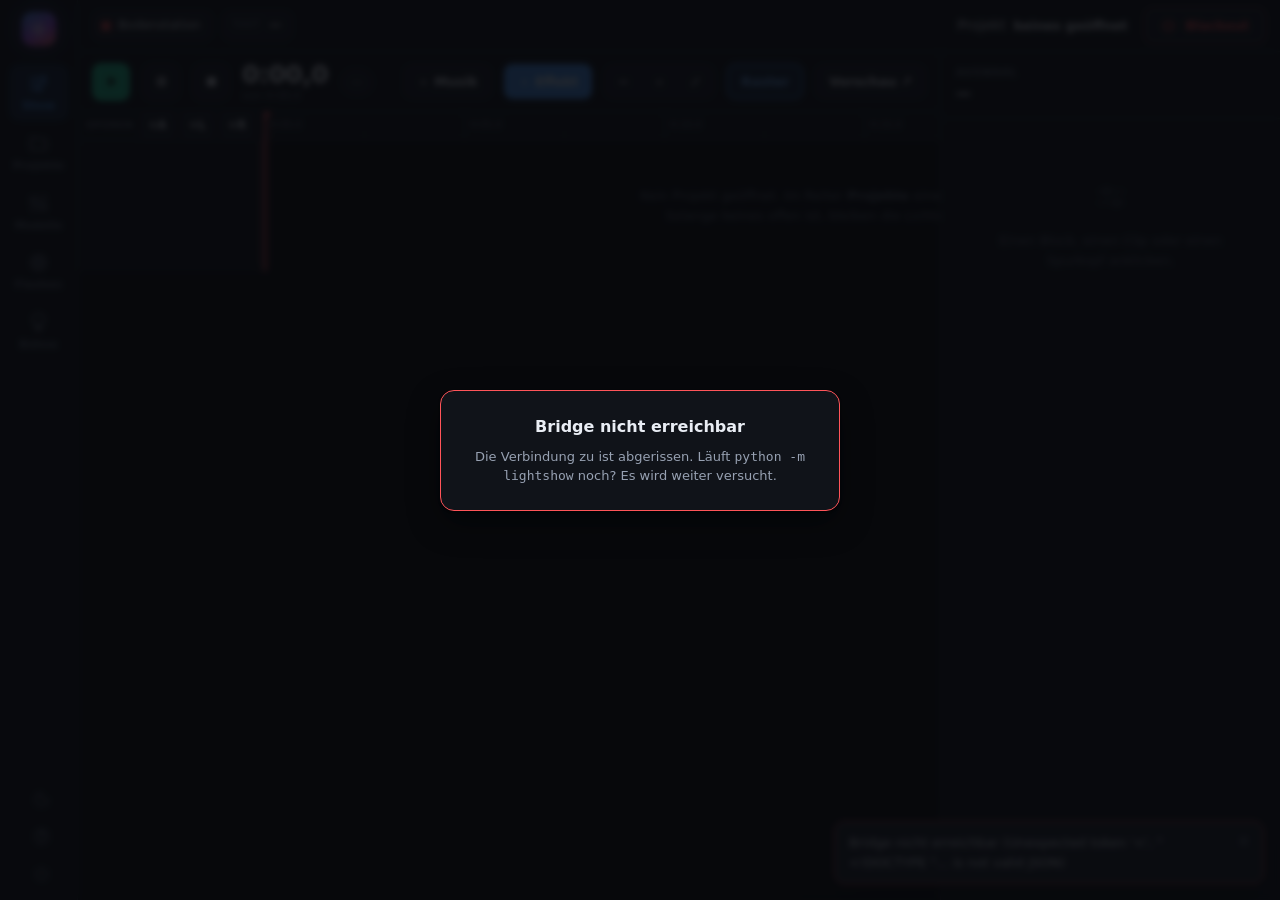
==== commit 9893a588: "Die Bridge wird eine Anwendung: AppImage, eigenes Fenster, und die DAW faellt weg Bisher war die Bri" ====
--- a/host/lightshow/web/index.html
+++ b/host/lightshow/web/index.html
@@ -22,11 +22,38 @@
       </svg>
     </div>
 
+    <!-- Show first: it is where the evening is spent, and the one tab that is
+         opened without having decided to go anywhere. The rest keep the order
+         the work runs in -- a show is a project, a project is for models, the
+         firmware follows from them, and the stage is what you watch while it
+         plays. -->
     <nav role="tablist">
       <button class="nav" role="tab" data-view="show" aria-selected="true">
         <svg viewBox="0 0 24 24" fill="none" stroke="currentColor" stroke-width="2"
              stroke-linecap="round"><path d="M3 6h11M3 12h18M3 18h7"/><circle cx="18" cy="6" r="2"/><circle cx="13" cy="18" r="2"/></svg>
         Show
+      </button>
+      <button class="nav" role="tab" data-view="projects" aria-selected="false">
+        <svg viewBox="0 0 24 24" fill="none" stroke="currentColor" stroke-width="2"
+             stroke-linecap="round" stroke-linejoin="round">
+          <path d="M3 7a2 2 0 0 1 2-2h4l2 2h8a2 2 0 0 1 2 2v8a2 2 0 0 1-2 2H5a2 2 0 0 1-2-2z"/></svg>
+        Projekte
+      </button>
+      <button class="nav" role="tab" data-view="models" aria-selected="false">
+        <svg viewBox="0 0 24 24" fill="none" stroke="currentColor" stroke-width="2"
+             stroke-linecap="round"><path d="M5 21V10M5 6V3M12 21v-8M12 9V3M19 21v-4M19 13V3"/>
+          <path d="M2 8h6M9 12h6M16 16h6"/></svg>
+        Modelle
+      </button>
+      <button class="nav" role="tab" data-view="wiring" aria-selected="false">
+        <!-- A chip with an arrow going into it: this page puts something on a
+             board, which is the one thing it does. -->
+        <svg viewBox="0 0 24 24" fill="none" stroke="currentColor" stroke-width="2"
+             stroke-linecap="round" stroke-linejoin="round">
+          <rect x="6" y="6" width="12" height="12" rx="2"/>
+          <path d="M9 6V3M15 6V3M9 21v-3M15 21v-3M6 9H3M6 15H3M21 9h-3M21 15h-3"/>
+          <path d="M12 9v4.5M10 12l2 2.2 2-2.2"/></svg>
+        Flashen
       </button>
       <button class="nav" role="tab" data-view="stage" aria-selected="false">
         <svg viewBox="0 0 24 24" fill="none" stroke="currentColor" stroke-width="2"
@@ -34,19 +61,6 @@
           <path d="M9 18h6M10 21h4M12 2a6.5 6.5 0 0 1 4 11.6V16H8v-2.4A6.5 6.5 0 0 1 12 2z"/></svg>
         Bühne
       </button>
-      <button class="nav" role="tab" data-view="models" aria-selected="false">
-        <svg viewBox="0 0 24 24" fill="none" stroke="currentColor" stroke-width="2"
-             stroke-linecap="round"><path d="M5 21V10M5 6V3M12 21v-8M12 9V3M19 21v-4M19 13V3"/>
-          <path d="M2 8h6M9 12h6M16 16h6"/></svg>
-        Modelle
-      </button>
-      <button class="nav" role="tab" data-view="wiring" aria-selected="false">
-        <svg viewBox="0 0 24 24" fill="none" stroke="currentColor" stroke-width="2"
-             stroke-linecap="round" stroke-linejoin="round">
-          <rect x="7" y="7" width="10" height="10" rx="2"/>
-          <path d="M10 7V3M14 7V3M10 21v-4M14 21v-4M7 10H3M7 14H3M21 10h-4M21 14h-4"/></svg>
-        Anschluss
-      </button>
     </nav>
 
     <div class="foot">
@@ -60,6 +74,12 @@
           <circle cx="12" cy="18.5" r="1.1" fill="currentColor" stroke="none"/>
           <circle cx="12" cy="12" r="9.5"/></svg>
       </button>
+      <button id="btn-quit" class="quit" title="Bridge ausschalten"
+              aria-label="Bridge ausschalten">
+        <svg viewBox="0 0 24 24" fill="none" stroke="currentColor" stroke-width="2"
+             stroke-linecap="round"><path d="M12 3v9"/>
+          <path d="M7.1 6.6a8 8 0 1 0 9.8 0"/></svg>
+      </button>
     </div>
   </aside>
 
@@ -67,17 +87,22 @@
   <div class="main">
 
     <div class="topbar">
-      <span class="stat"><i class="led" id="led-midi"></i><span id="txt-midi">DAW</span></span>
       <span class="stat"><i class="led" id="led-pico"></i><span id="txt-pico">Bodenstation</span></span>
       <span class="stat"><span class="k">Takt</span><b id="txt-rate">—</b></span>
 
       <span class="grow"></span>
 
-      <span class="row" id="project-bar" style="gap:6px">
-        <select id="project-select" title="Projekt öffnen" style="max-width:180px"></select>
-        <button id="btn-project-open" class="quiet">Öffnen</button>
-        <button id="btn-project-new" class="quiet" title="Neues Projekt anlegen">Neu</button>
-        <button id="btn-project-save" class="primary" title="Strg+S">Speichern</button>
+      <!-- No buttons any more: the timeline writes itself after every change,
+           and opening or creating a project is what the Projekte tab is for.
+           What is left is the one thing this bar could always answer better
+           than anything else -- which show is on the screen. -->
+      <span class="row" id="project-bar" style="gap:8px">
+        <span class="lbl" style="margin:0">Projekt</span>
+        <b id="project-name" style="font-size:13px">—</b>
+        <span id="project-state" class="dim" style="font-size:11.5px"></span>
+        <button id="btn-project-close" class="quiet hidden"
+          title="Projekt schließen — die Lichter gehen danach in den Ruhezustand">
+          Schließen</button>
       </span>
 
       <button class="blackout" id="btn-blackout" aria-pressed="false" title="Alles sofort auf Failsafe (B)">
@@ -117,6 +142,7 @@
             <button id="btn-zoom-fit" title="Ganze Show einpassen">⤢</button>
           </span>
           <button id="btn-snap" aria-pressed="true" title="Am Raster einrasten — Alt hält es frei">Raster</button>
+          <button id="btn-preview" title="Eigenes Fenster: was die LED-Ketten am Modell zeigen würden">Vorschau ↗</button>
         </div>
 
         <div class="tl" id="tl">
@@ -125,6 +151,7 @@
               <span class="lbl2">Spuren</span>
               <button class="tiny" id="btn-add-audio" title="Audiospur hinzufügen">+A</button>
               <button class="tiny" id="btn-add-light" title="Lichtspur hinzufügen">+L</button>
+              <button class="tiny" id="btn-add-relay" title="Relaisspur hinzufügen">+R</button>
             </div>
             <div class="tl-ruler" id="tl-ruler"></div>
             <div class="tl-heads" id="tl-heads"></div>
@@ -143,6 +170,28 @@
     </div>
 
     <!-- ============================================================= Bühne -->
+    <!-- ========================================================== Projekte -->
+    <div class="view hidden" id="view-projects">
+      <div class="pad">
+        <h1 class="title">Projekte</h1>
+        <p class="subtitle">Ein Projekt ist eine Show: die Musik, die Lichtspuren
+          und die Relaisspuren für die Flugzeuge, die dabei fliegen. Welche das
+          sind, wird beim Anlegen gewählt — eingerichtet werden die Modelle
+          vorher unter <b>Modelle</b>.</p>
+        <div class="row" style="margin-bottom:14px">
+          <button id="btn-project-create" class="primary">＋ Neues Projekt</button>
+          <button id="btn-project-import" class="quiet"
+            title="Ein exportiertes Projekt einlesen">Importieren …</button>
+          <input type="file" id="file-project" accept=".zip" class="hidden">
+          <span class="dim" style="font-size:12px">Fragt nach einem Namen und
+            den Modellen und legt für jede Zone und jedes Relais eine Spur an.
+            <b>Öffnen</b> an einer Karte holt ein Projekt in den Reiter
+            <b>Show</b>; Änderungen dort werden sofort gespeichert.</span>
+        </div>
+        <div id="projects"></div>
+      </div>
+    </div>
+
     <div class="view hidden" id="view-stage">
       <div class="pad">
         <h1 class="title">Bühne</h1>
@@ -164,10 +213,20 @@
           Sender. Hier steht, an welcher Sender-Buchse es hängt und welche Lichter an
           Bord sind — daraus entstehen die Bordfirmware und die Anschlussliste.</p>
         <div id="lock-note" class="note warn hidden"></div>
+        <div class="row" style="margin-bottom:14px">
+          <button id="btn-wizard" class="primary">＋ Neues Modell</button>
+          <button id="btn-model-import" class="quiet"
+            title="Ein exportiertes Modell einlesen">Importieren …</button>
+          <input type="file" id="file-model" accept=".json,.yaml,.yml" class="hidden">
+          <span class="dim" style="font-size:12px">Führt durch Bauart,
+            Fernsteuerung, Zonen, LED-Ausgänge, Relais und Positionslichter.
+            <b>Bearbeiten</b> an einem Modell öffnet denselben Weg noch einmal.
+            Anlegen, Ändern und Entfernen werden <b>sofort gespeichert</b> und
+            von der Bridge übernommen — nur die Bordfirmware muss danach noch
+            neu generiert und geflasht werden.</span>
+        </div>
         <div id="models"></div>
         <div class="row" style="margin-top:16px">
-          <button id="btn-config-save" class="primary">Speichern</button>
-          <button id="btn-config-reload" class="quiet">Verwerfen und neu laden</button>
           <span class="grow"></span>
           <span class="dim" style="font-size:12px" id="config-path"></span>
         </div>
@@ -176,26 +235,57 @@
     </div>
 
     <!-- ========================================================= Anschluss -->
+    <!-- ========================================================== Flashen -->
     <div class="view hidden" id="view-wiring">
       <div class="pad">
-        <h1 class="title">Anschluss</h1>
-        <p class="subtitle">Was im Rumpf wohin gelötet wird, und der Weg von hier bis
-          zur fertigen Firmware auf dem Board.</p>
-
-        <div class="row" style="margin-bottom:16px">
-          <select id="wiring-model" style="min-width:180px"></select>
-          <button id="btn-write" class="primary">config.h schreiben</button>
-          <span class="grow"></span>
-          <button id="btn-build-plane">Bordfirmware bauen</button>
-          <button id="btn-flash-plane">Aufspielen</button>
-          <span style="width:8px"></span>
-          <button id="btn-build-ground" class="quiet">Bodenstation bauen</button>
-          <button id="btn-flash-ground" class="quiet">Aufspielen</button>
-        </div>
-
-        <div id="write-note" class="hidden"></div>
+        <h1 class="title">Flashen</h1>
+        <p class="subtitle">Aus der Konfiguration wird eine <code>config.h</code>,
+          daraus eine <code>.uf2</code>, und die kommt auf das Board. Zwei Boards
+          gibt es: das im Flugzeug und die Bodenstation am Sender.</p>
+
         <div id="toolchain" class="note hidden"></div>
-        <p class="dim" style="font-size:12px;margin:0" id="bootsel"></p>
+
+        <div class="card" style="margin-bottom:14px">
+          <div class="card-head">
+            <h2>Bordfirmware</h2>
+            <span class="dim" style="font-size:12px">je Modell eine eigene</span>
+            <span class="grow"></span>
+            <select id="wiring-model" style="min-width:180px"></select>
+          </div>
+          <div class="card-body">
+            <p class="dim" style="margin:0 0 12px;font-size:12.5px">Die drei
+              Schritte in der Reihenfolge, in der sie aufeinander aufbauen. Nach
+              jeder Änderung an einem Modell fängt es wieder bei
+              <b>1</b> an — was auf dem Board liegt, weiß nichts von der
+              Konfiguration hier.</p>
+            <div class="row">
+              <button id="btn-write" class="primary">1 · config.h schreiben</button>
+              <button id="btn-build-plane">2 · Bauen</button>
+              <button id="btn-flash-plane">3 · Aufspielen</button>
+              <span class="grow"></span>
+              <span class="dim" style="font-size:12px" id="plane-target"></span>
+            </div>
+            <div id="write-note" class="hidden" style="margin-top:12px"></div>
+          </div>
+        </div>
+
+        <div class="card" style="margin-bottom:14px">
+          <div class="card-head">
+            <h2>Bodenstation</h2>
+            <span class="dim" style="font-size:12px">der Pico am Sender, einer für alle Modelle</span>
+          </div>
+          <div class="card-body">
+            <p class="dim" style="margin:0 0 12px;font-size:12.5px">Hängt nicht am
+              Modell: sie baut aus den Kanälen Rahmen und weiß von Zonen nichts.
+              Neu aufspielen nur, wenn sich die Firmware selbst geändert hat.</p>
+            <div class="row">
+              <button id="btn-build-ground" class="quiet">Bauen</button>
+              <button id="btn-flash-ground" class="quiet">Aufspielen</button>
+            </div>
+          </div>
+        </div>
+
+        <p class="dim" style="font-size:12px;margin:0 0 12px" id="bootsel"></p>
         <pre id="job-log" class="log hidden"></pre>
 
         <div id="wiring-out" style="margin-top:16px"></div>
@@ -207,12 +297,20 @@
 
 <div id="toasts"></div>
 
+<!-- Der Inhalt entsteht beim Aufklappen: was hier drinsteht, haengt daran,
+     worauf geklickt wurde. -->
+<div id="ctx" class="ctx hidden" role="menu"></div>
+
 <div id="offline" class="hidden">
   <div class="box">
-    <h2 style="margin:0 0 8px;font-size:16px">Bridge nicht erreichbar</h2>
-    <p class="muted" style="margin:0;font-size:13px">
+    <h2 id="offline-title" style="margin:0 0 8px;font-size:16px">Bridge nicht erreichbar</h2>
+    <p id="offline-lost" class="muted" style="margin:0;font-size:13px">
       Die Verbindung zu <code id="offline-host"></code> ist abgerissen.
       Läuft <code>python -m lightshow</code> noch? Es wird weiter versucht.
+    </p>
+    <p id="offline-off" class="muted hidden" style="margin:0;font-size:13px">
+      Von hier aus ausgeschaltet. Zum Weitermachen die Bridge neu starten —
+      das AppImage oder <code>python -m lightshow</code>.
     </p>
   </div>
 </div>
@@ -226,17 +324,94 @@
     <tr><td><kbd>Entf</kbd></td><td>Auswahl löschen</td></tr>
     <tr><td><kbd>←</kbd> <kbd>→</kbd></td><td>Abspielkopf 1 s, mit <kbd>Umschalt</kbd> 5 s</td></tr>
     <tr><td><kbd>+</kbd> <kbd>−</kbd></td><td>Zoom, <kbd>Strg</kbd>+Mausrad über der Timeline</td></tr>
-    <tr><td><kbd>Strg</kbd>+<kbd>S</kbd></td><td>Speichern</td></tr>
+    <tr><td><kbd>Strg</kbd>+<kbd>S</kbd></td><td>Speichern — passiert ohnehin
+      von selbst, eine knappe Sekunde nach jeder Änderung</td></tr>
     <tr><td><kbd>B</kbd></td><td>Blackout</td></tr>
     <tr><td><kbd>1</kbd>…<kbd>4</kbd></td><td>Ansicht wechseln</td></tr>
     <tr><td><kbd>Alt</kbd> beim Ziehen</td><td>ohne Raster</td></tr>
+    <tr><td>Rechtsklick</td><td>Menü zum Einfügen, Duplizieren und Löschen —
+      auf einem Block, auf freier Spur, auf dem Spurkopf oder auf dem Lineal</td></tr>
   </table>
   <div class="row" style="margin-top:18px;justify-content:flex-end">
     <button onclick="document.getElementById('help').close()">Schließen</button>
   </div>
 </dialog>
 
+<!-- Zwei Stufen, weil das hier nicht rueckgaengig zu machen ist: wer aus
+     Versehen klickt, steht mit dunklen Modellen da und muss ans Terminal, um
+     die Bridge wieder zu starten. -->
+<dialog id="quit">
+  <div id="quit-step1">
+    <h2 style="margin:0 0 10px;font-size:16px">Bridge ausschalten?</h2>
+    <p class="muted" style="margin:0 0 6px;font-size:13px">Damit endet alles auf einmal:</p>
+    <ul class="muted" style="margin:0;padding-left:20px;font-size:13px;line-height:1.7">
+      <li>Alle Ausgänge fallen auf Failsafe, jedes Relais fällt ab.</li>
+      <li>Diese Oberfläche ist danach nicht mehr erreichbar.</li>
+    </ul>
+    <p id="quit-playing" class="warn-text hidden"
+       style="margin:12px 0 0;font-size:13px">Es läuft gerade eine Show.</p>
+    <div class="row" style="margin-top:18px;justify-content:flex-end">
+      <button id="quit-cancel1">Abbrechen</button>
+      <button id="quit-next">Weiter</button>
+    </div>
+  </div>
+
+  <div id="quit-step2" class="hidden">
+    <h2 style="margin:0 0 10px;font-size:16px">Wirklich ausschalten?</h2>
+    <p class="muted" style="margin:0;font-size:13px">
+      Zurückholen geht nur am Rechner: AppImage noch einmal starten oder
+      <code>python -m lightshow</code>.
+    </p>
+    <!-- Bestaetigen liegt links, Abbrechen rechts: wer zweimal auf dieselbe
+         Stelle klickt, bricht ab statt auszuschalten. -->
+    <div class="row" style="margin-top:18px;justify-content:flex-end">
+      <button id="quit-confirm" class="danger">Jetzt ausschalten</button>
+      <button id="quit-cancel2">Abbrechen</button>
+    </div>
+  </div>
+</dialog>
+
+<dialog id="wizard" class="wizard">
+  <h2 id="wiz-title" style="margin:0 0 4px;font-size:17px">Neues Modell</h2>
+  <p class="muted" style="margin:0 0 14px;font-size:12.5px">Sechs Schritte, in der
+    Reihenfolge, in der einer den nächsten festlegt — Bauart und Platine zuerst,
+    weil sie den späteren drei die halbe Arbeit abnehmen. Die Reiter sind
+    anklickbar, zum Ändern muss nicht alles noch einmal durchlaufen werden.</p>
+  <div id="wiz-steps" class="wiz-steps"></div>
+  <div id="wiz-body" class="wiz-body"></div>
+  <div id="wiz-note" class="note warn hidden" style="margin-top:12px"></div>
+  <div class="row" style="margin-top:18px">
+    <button id="wiz-cancel" class="quiet">Abbrechen</button>
+    <span class="grow"></span>
+    <button id="wiz-back">Zurück</button>
+    <button id="wiz-next" class="primary">Weiter</button>
+    <button id="wiz-create" class="primary hidden">Modell anlegen</button>
+  </div>
+</dialog>
+
+<!-- Same chrome as the model wizard, and deliberately so: creating a project
+     asks two questions instead of six, but it is the same kind of act and
+     should not look like a different program. -->
+<dialog id="projwiz" class="wizard">
+  <h2 style="margin:0 0 4px;font-size:17px">Neues Projekt</h2>
+  <p class="muted" style="margin:0 0 14px;font-size:12.5px">Zwei Schritte: wie die
+    Show heißt, und welche Flugzeuge dabei fliegen. Aus den Modellen entstehen
+    die Spuren — je Zone eine Lichtspur, je Relais eine Relaisspur.</p>
+  <div id="pw-steps" class="wiz-steps"></div>
+  <div id="pw-body" class="wiz-body"></div>
+  <div id="pw-note" class="note warn hidden" style="margin-top:12px"></div>
+  <div class="row" style="margin-top:18px">
+    <button id="pw-cancel" class="quiet">Abbrechen</button>
+    <span class="grow"></span>
+    <button id="pw-back">Zurück</button>
+    <button id="pw-next" class="primary">Weiter</button>
+    <button id="pw-create" class="primary hidden">Projekt anlegen</button>
+  </div>
+</dialog>
+
 <script src="effects.js"></script>
 <script src="app.js"></script>
+<script src="wizard.js"></script>
+<script src="projectwiz.js"></script>
 </body>
 </html>
--- a/host/lightshow/web/app.css
+++ b/host/lightshow/web/app.css
@@ -158,6 +158,10 @@
   display: grid; place-items: center;
 }
 .rail .foot button:hover { color: var(--text); background: var(--surface-2); }
+/* Der einzige Knopf hier, der etwas beendet -- er faerbt sich erst beim
+   Hinfassen, damit er nicht dauernd nach Alarm aussieht. */
+.rail .foot button.quit:hover { color: var(--bad);
+  background: color-mix(in srgb, var(--bad) 14%, transparent); }
 .rail .foot svg { width: 17px; height: 17px; }
 
 /* ----------------------------------------------------------------- topbar -- */
@@ -273,7 +277,13 @@
   border-radius: 7px; border: 1px solid var(--line);
   background: var(--surface-2); color: var(--text); max-width: 100%;
 }
-input:hover, select:hover { border-color: var(--line-2); }
+input:hover:not(:disabled), select:hover:not(:disabled) { border-color: var(--line-2); }
+/* A field that cannot be edited has to look like it. Buttons had this from the
+   start; inputs did not, so a fixed pin invited a click that did nothing. */
+input:disabled, select:disabled, textarea:disabled {
+  opacity: .5; cursor: not-allowed; background: var(--surface);
+  border-style: dashed;
+}
 input[type=number] { width: 82px; }
 input[type=checkbox] { width: 15px; height: 15px; accent-color: var(--accent); }
 input[type=color] { width: 42px; height: 30px; padding: 2px; cursor: pointer; }
@@ -337,26 +347,6 @@
 .cue:hover { border-color: var(--line-2); }
 .cue[aria-pressed="true"] { border-color: var(--accent); background: var(--accent-dim); }
 .cue[aria-pressed="true"] .n { color: var(--text); }
-
-/* ----------------------------------------------------------------- relays -- */
-
-.relays { display: grid; gap: 5px; margin-bottom: 4px; }
-.relay {
-  display: grid; grid-template-columns: 9px 1fr auto; gap: 4px 8px; align-items: center;
-  padding: 7px 10px; border-radius: 8px;
-  background: var(--surface-2); border: 1px solid var(--line);
-}
-.relay > i {
-  grid-row: 1 / 3; width: 9px; height: 9px; border-radius: 50%;
-  background: var(--text-3); box-shadow: 0 0 7px currentColor; color: transparent;
-}
-.relay.on  > i { background: var(--ok);   color: var(--ok); }
-.relay.pulse > i { background: var(--live); color: var(--live); animation: beat 1s ease-in-out infinite; }
-@media (prefers-reduced-motion: reduce) { .relay.pulse > i { animation: none; } }
-.relay .rn { font-size: 12px; font-weight: 600; }
-.relay .rs { font-size: 11px; color: var(--text-2); text-transform: uppercase; letter-spacing: .05em; }
-.relay .rw { grid-column: 2 / 4; font-size: 10.5px; color: var(--text-3); }
-.relay.off { opacity: .62; }
 
 /* ================================================================= Bühne/Live */
 
@@ -398,6 +388,26 @@
 .meter.off .t > i { background: var(--text-3); opacity: .45; }
 
 details.raw { border-top: 1px solid var(--line); }
+/* A card head that folds its card open. The browser's own marker is a list
+   item, which inside a flex row lands on a line of its own above the heading --
+   so it is taken away and replaced by one at the end of the row, where the eye
+   looks for it. */
+/* `.card > .card-head` only reaches a direct child, and a fold-out sits one
+   <details> deeper -- so the head has to be laid out again here or the heading
+   and the marker stack instead of sharing a row. */
+summary.card-head {
+  list-style: none; padding: 13px 16px;
+  display: flex; align-items: center; gap: 10px;
+}
+summary.card-head h2 { font-size: 14px; font-weight: 650; margin: 0; }
+summary.card-head::-webkit-details-marker { display: none; }
+summary.card-head::after {
+  content: '▾'; color: var(--text-3); font-size: 11px; margin-left: 4px;
+  display: inline-block; transition: transform .12s;
+}
+details[open] > summary.card-head::after { transform: rotate(180deg); }
+summary.card-head:hover { background: var(--surface-2); }
+
 details.raw > summary {
   padding: 8px 14px; font-size: 11.5px; color: var(--text-3); cursor: pointer;
   list-style: none; user-select: none;
@@ -530,7 +540,15 @@
   font-size: 12.5px; font-weight: 600; white-space: nowrap;
   overflow: hidden; text-overflow: ellipsis;
 }
-.head .hs { display: flex; align-items: center; gap: 6px; font-size: 10.5px; color: var(--text-3); }
+/* Der Kopf ist genau eine Spurhoehe hoch und zentriert seinen Inhalt. Wird die
+   Unterzeile zweizeilig, waechst er darueber hinaus und wird oben und unten
+   beschnitten -- oben steht der Name. Also bleibt die Unterzeile einzeilig und
+   kuerzt sich selbst; ganz zu lesen ist sie im Tooltip und in der Auswahl. */
+.head .hs {
+  display: flex; align-items: center; gap: 6px; font-size: 10.5px;
+  color: var(--text-3); min-width: 0;
+}
+.head .ht { min-width: 0; white-space: nowrap; overflow: hidden; text-overflow: ellipsis; }
 .head .mute {
   padding: 1px 6px; font-size: 10px; border-radius: 5px; line-height: 15px;
   background: var(--surface-3); border: 1px solid var(--line); color: var(--text-3);
@@ -607,10 +625,35 @@
         background: linear-gradient(to right, rgba(0,0,0,.7), transparent); }
 .fade.o { background: linear-gradient(to left, rgba(0,0,0,.7), transparent); }
 
+/* ------------------------------------------------------------ Kontextmenue */
+
+.ctx {
+  position: fixed; z-index: 200; min-width: 208px; padding: 5px;
+  background: var(--surface-2); border: 1px solid var(--line);
+  border-radius: 10px; box-shadow: 0 14px 40px rgba(0,0,0,.45);
+  font-size: 13px; user-select: none;
+}
+.ctx button {
+  display: flex; align-items: center; gap: 10px; width: 100%;
+  padding: 7px 10px; border: none; border-radius: 7px;
+  background: transparent; color: var(--text); text-align: left; cursor: pointer;
+}
+.ctx button:hover:not(:disabled) { background: var(--surface-3); }
+.ctx button:disabled { color: var(--text-3); cursor: default; }
+.ctx button.danger { color: var(--bad); }
+.ctx button.danger:hover:not(:disabled) {
+  background: color-mix(in srgb, var(--bad) 14%, transparent);
+}
+.ctx .key { margin-left: auto; color: var(--text-3); font-size: 11.5px; }
+.ctx hr { border: none; border-top: 1px solid var(--line); margin: 5px 6px; }
+
 .playhead {
-  position: absolute; top: 0; bottom: 0; width: 2px; z-index: 5;
+  position: absolute; top: 0; bottom: 0; left: var(--head-w); width: 2px; z-index: 5;
   background: var(--bad); pointer-events: none;
   box-shadow: 0 0 9px color-mix(in srgb, var(--bad) 65%, transparent);
+  /* Bewegt wird per transform, nicht per left: dreissig Mal in der Sekunde ein
+     Layout anzustossen ist genau das Ruckeln, das hier weg soll. */
+  will-change: transform;
 }
 .playhead::before {
   content: ""; position: absolute; top: 0; left: -5px;
@@ -698,6 +741,201 @@
 }
 dialog::backdrop { background: rgba(0,0,0,.6); }
 dialog td { border: none; padding: 4px 12px 4px 0; }
+
+/* ================================================================== wizard */
+
+/* Wide enough that the relay table -- the widest thing in here -- fits
+ * without its delete button sliding out of sight. */
+dialog.wizard { max-width: min(1060px, calc(100vw - 32px)); width: 1060px; }
+dialog.wizard td { padding: 3px 6px 3px 0; }
+
+.wiz-steps { display: flex; gap: 6px; flex-wrap: wrap; margin-bottom: 16px; }
+.wiz-step {
+  font-size: 12px; padding: 4px 11px; border-radius: 999px;
+  border: 1px solid var(--line); color: var(--text-3); white-space: nowrap;
+}
+/* Every tab is a way in, so they look like it. */
+.wiz-step { cursor: pointer; user-select: none; }
+.wiz-step:hover { border-color: var(--line-2); color: var(--text-2); }
+.wiz-step.done { color: var(--ok); border-color: color-mix(in srgb, var(--ok) 45%, transparent); }
+.wiz-step.bad  { color: var(--live); border-color: color-mix(in srgb, var(--live) 45%, transparent); }
+.wiz-step.on {
+  color: var(--accent); background: var(--accent-dim);
+  border-color: color-mix(in srgb, var(--accent) 45%, transparent);
+}
+.wiz-step.on.bad {
+  color: var(--live); background: color-mix(in srgb, var(--live) 12%, transparent);
+  border-color: color-mix(in srgb, var(--live) 55%, transparent);
+}
+
+/* Choosing a board is choosing a picture, not reading a list -- somebody with
+ * the thing in their hand should recognise it at a glance. */
+.wiz-boards {
+  display: grid; gap: 12px;
+  grid-template-columns: repeat(auto-fit, minmax(260px, 1fr));
+}
+.wiz-board {
+  display: flex; flex-direction: column; gap: 10px; text-align: left;
+  padding: 14px; border-radius: 12px; cursor: pointer;
+  background: var(--surface-2); border: 1px solid var(--line);
+  color: var(--text-2); font: inherit; width: 100%;
+  /* A button does not wrap its text on its own, and these are paragraphs. */
+  white-space: normal; min-width: 0;
+}
+.wiz-board:hover { border-color: var(--line-2); }
+/* The shape cards carry a drawing rather than a photograph of a board, so they
+   need a fixed slot for it -- otherwise a 64-unit silhouette and a 300 px
+   photograph end up different sizes in the same row. */
+.wiz-kind { flex-direction: row; align-items: center; gap: 14px; }
+/* Not disabled: clicking it is meaningful -- it swaps the two. Dimmed, so the
+   card says "this one instead of that one" before it is clicked. */
+.wiz-board.blocked { opacity: .55; border-style: dashed; }
+.wiz-board.blocked:hover { opacity: .8; }
+.wiz-kind-art {
+  width: 58px; height: 58px; flex: 0 0 auto;
+  fill: var(--text-3); stroke: var(--text-3);
+}
+.wiz-kind.on .wiz-kind-art { fill: var(--accent); stroke: var(--accent); }
+.wiz-board.on {
+  border-color: color-mix(in srgb, var(--accent) 55%, transparent);
+  background: var(--accent-dim);
+}
+.wiz-board img {
+  width: 100%; max-height: 190px; object-fit: contain; border-radius: 8px;
+}
+/* The free build is drawn rather than photographed, so it needs the same slot
+   the photographs get -- otherwise the bare board sits at a different size in
+   the same row. */
+.wiz-pico {
+  display: block; width: 100%; max-height: 190px; border-radius: 8px;
+  padding: 18px 10px; background: var(--surface-3);
+}
+.wiz-board-text b { display: block; font-size: 13.5px; color: var(--text); }
+.wiz-board.on .wiz-board-text b { color: var(--accent); }
+.wiz-board-text span { display: block; font-size: 12px; margin-top: 3px; }
+.wiz-board-text ul {
+  margin: 8px 0 0; padding-left: 16px; font-size: 11.5px; color: var(--text-3);
+}
+.wiz-board-text li { margin-bottom: 2px; }
+
+/* One physical chain and the sections cut out of it: a box, so it is obvious
+ * which segments belong to which GPIO. */
+.wiz-card {
+  border: 1px solid var(--line); border-radius: 10px;
+  padding: 12px 14px; margin-bottom: 12px; background: var(--surface-2);
+}
+/* The colour a navigation light will actually show, on its own button. */
+.nav-dot {
+  display: inline-block; width: 9px; height: 9px; border-radius: 50%;
+  margin-right: 5px; vertical-align: baseline;
+  border: 1px solid color-mix(in srgb, var(--text) 25%, transparent);
+}
+
+/* A relay lane is shorter than a light lane: there is no effect to preview,
+ * only a switch that is closed or open. The head carries the same override,
+ * or the two columns would drift apart row by row -- and it still has to hold
+ * two lines of text, which is what sets the floor at 46px. */
+.lane.relay, .head.relay { --lane-h: 46px; }
+.head.relay { padding-top: 6px; padding-bottom: 6px; gap: 2px; }
+/* One line is enough on a switch block, and it is the label that matters. */
+.item.switched .cap2 { display: none; }
+.item.switched {
+  background: color-mix(in srgb, var(--live) 26%, transparent);
+  border-color: color-mix(in srgb, var(--live) 55%, transparent);
+}
+.item.switched .cap { color: var(--live); }
+.item.switched.sel {
+  background: color-mix(in srgb, var(--live) 38%, transparent);
+}
+
+/* A sentence under a field, saying what the number actually does. */
+.wiz-hint {
+  display: block; margin-top: 5px; font-size: 11.5px; line-height: 1.45;
+  color: var(--text-3);
+}
+
+td.nowrap { white-space: nowrap; }
+td.nowrap button + button { margin-left: 4px; }
+
+.wiz-sub {
+  font-size: 11.5px; color: var(--text-3); text-transform: uppercase;
+  letter-spacing: .05em; margin: 14px 0 6px;
+}
+
+/* The models overview is a list of facts, not a form. */
+.model-row { margin-bottom: 12px; }
+.model-facts {
+  display: flex; flex-wrap: wrap; gap: 6px 18px;
+  font-size: 12.5px; color: var(--text-2);
+}
+.model-facts b { color: var(--text); font-weight: 600; }
+.model-row .card-head .tag {
+  font-size: 11px; border: 1px solid var(--line); border-radius: 999px;
+  padding: 2px 8px;
+}
+
+/* Tall enough to hold the longest step without the dialog jumping in height
+ * every time a row is added. */
+/* The padding is not decoration: this box scrolls, so it clips, and the focus
+   ring sits 4 px *outside* the field it belongs to. Without room for it, the
+   first field of a step comes up with its ring shaved off on two sides -- which
+   reads as a rendering fault rather than as focus. The negative margin keeps
+   the text lined up with the paragraph above the box. */
+.wiz-body {
+  min-height: 340px; max-height: min(60vh, 560px); overflow: auto;
+  padding: 5px; margin: -5px;
+}
+
+.wiz-grid {
+  display: grid; gap: 8px;
+  grid-template-columns: repeat(auto-fill, minmax(150px, 1fr));
+}
+.wiz-combo {
+  display: flex; flex-direction: column; gap: 2px; align-items: flex-start;
+  padding: 9px 11px; border-radius: 9px; text-align: left;
+  border: 1px solid var(--line); background: var(--surface-2);
+  color: var(--text); cursor: pointer; font: inherit;
+}
+.wiz-combo:hover { border-color: var(--line-2); }
+.wiz-combo b { font-size: 13px; }
+.wiz-combo span { font-size: 11.5px; color: var(--text-3); }
+.wiz-combo em { font-size: 11.5px; font-style: normal; color: var(--accent); }
+.wiz-combo.on {
+  border-color: var(--accent); background: var(--accent-dim);
+}
+/* Past the latency budget: still offered, just visibly not the easy choice. */
+.wiz-combo.slow { opacity: .5; }
+.wiz-combo.slow em { color: var(--live); }
+
+/* Zones down, bus relays across -- the shape of the trade-off in one look. */
+/* width:auto against the .tablewrap default -- otherwise the row header column
+ * stretches across the whole card and the numbers drift apart. */
+table.bus-matrix { border-collapse: collapse; font-size: 12px; width: auto; }
+table.bus-matrix th {
+  font-weight: 500; color: var(--text-3); padding: 5px 9px;
+  border: 1px solid var(--line); background: var(--surface-2); white-space: nowrap;
+}
+table.bus-matrix th.bus-corner { text-align: left; font-size: 11px; }
+table.bus-matrix th.bus-zone { text-align: center; }
+.bus-cell {
+  border: 1px solid var(--line); padding: 5px 11px; text-align: center;
+  cursor: pointer; color: var(--text-2); background: var(--surface);
+  font-variant-numeric: tabular-nums;
+}
+.bus-cell:hover { background: var(--surface-3); color: var(--text); }
+.bus-cell.on {
+  background: var(--accent-dim); color: var(--accent);
+  border-color: var(--accent); font-weight: 600;
+}
+/* Past the latency budget: still selectable, just visibly not the easy choice. */
+.bus-cell.slow { color: var(--live); opacity: .65; }
+.bus-cell.none { color: var(--text-3); opacity: .35; cursor: default; }
+.bus-cell.none:hover { background: var(--surface); color: var(--text-3); }
+
+.wiz-list { margin: 8px 0 0; padding-left: 18px; font-size: 12.5px; color: var(--text-2); }
+.wiz-list li { margin-bottom: 3px; }
+.warn-text { color: var(--live); }
+.ok-text { color: var(--ok); }
 
 /* =============================================================== responsive */
 
